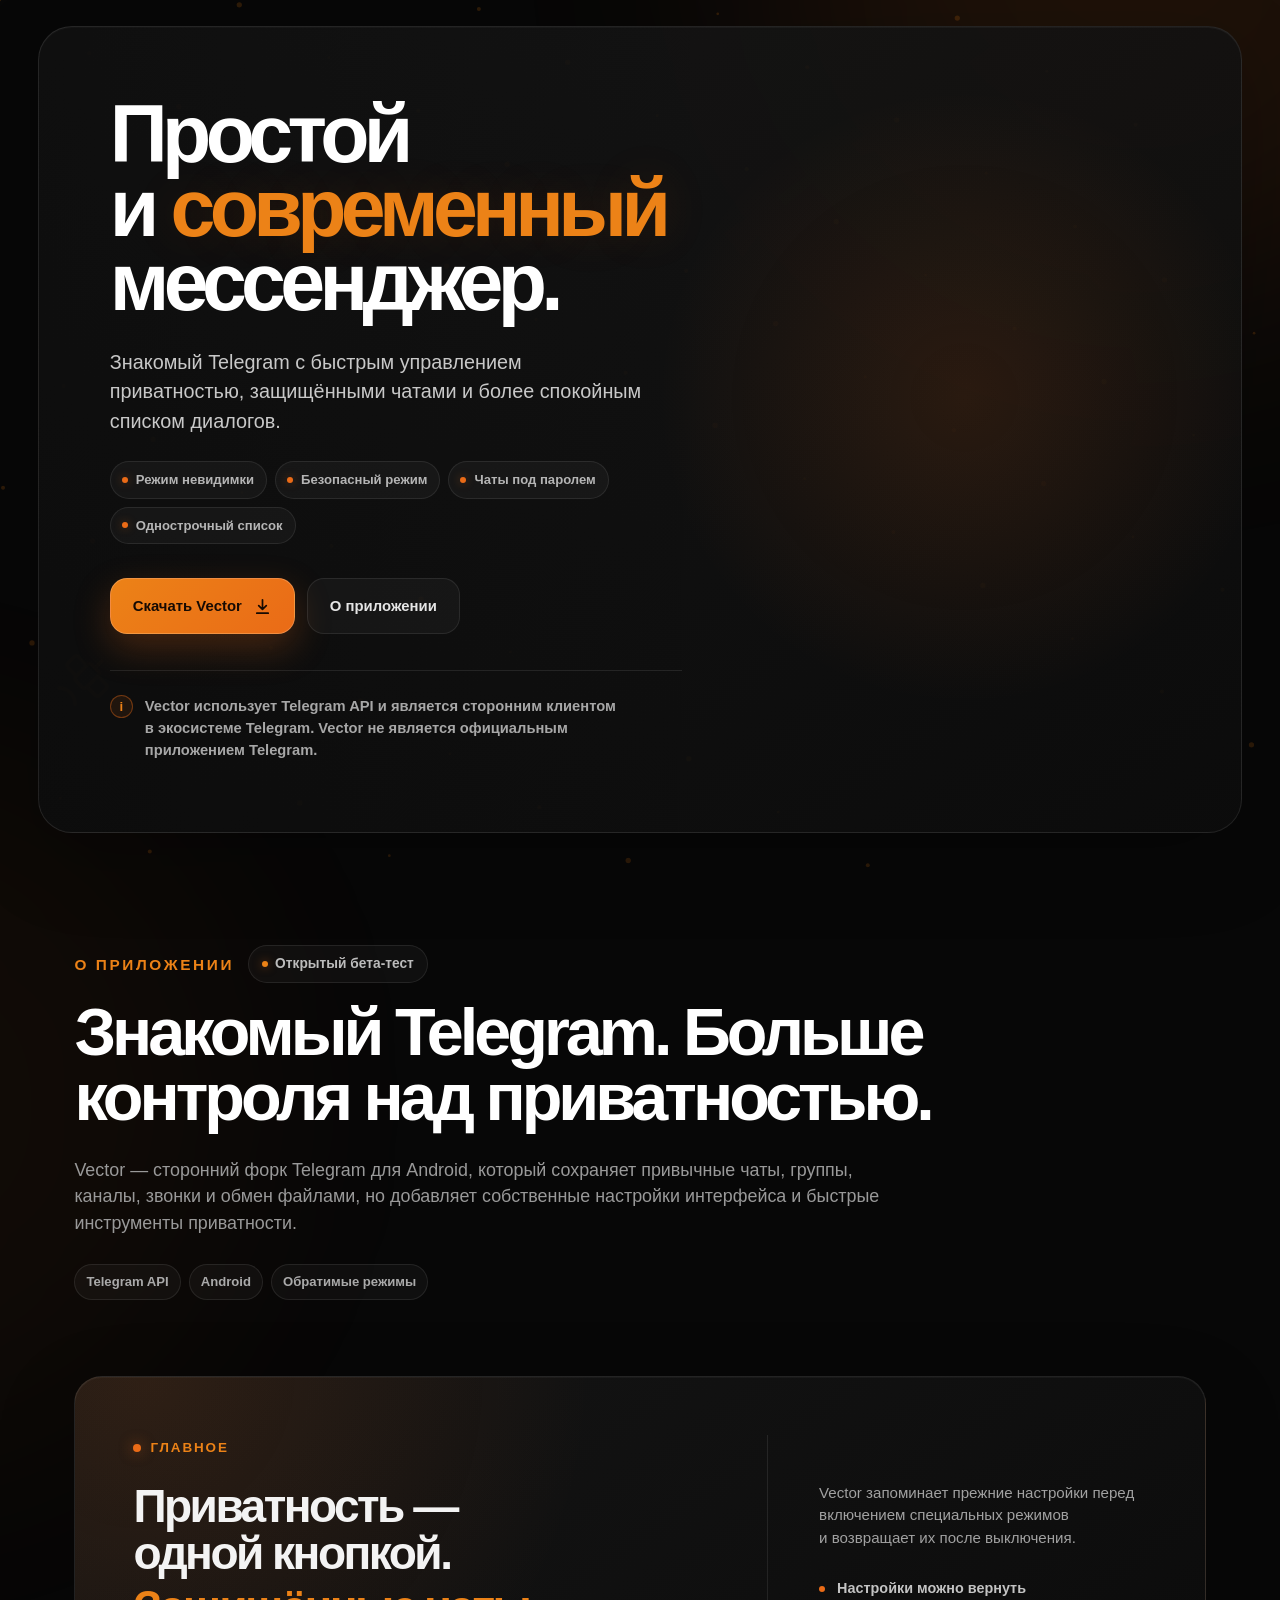
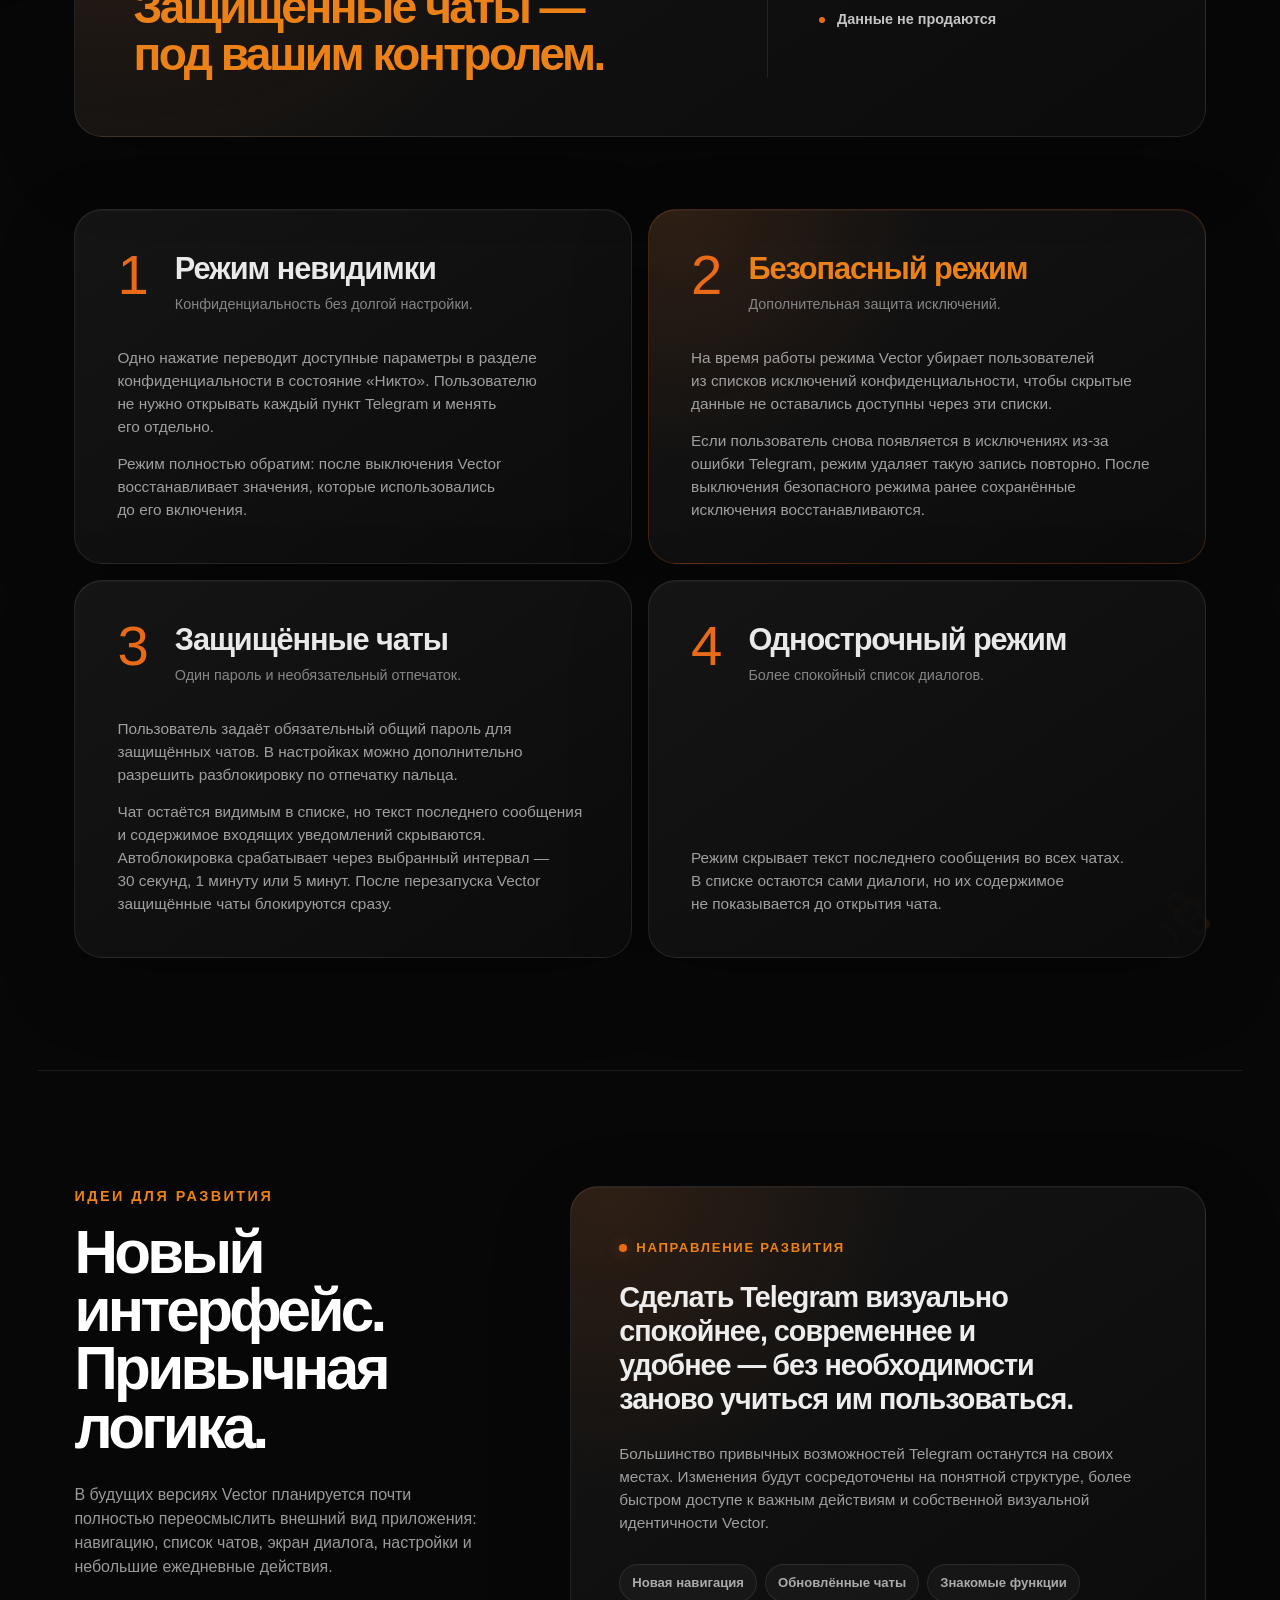
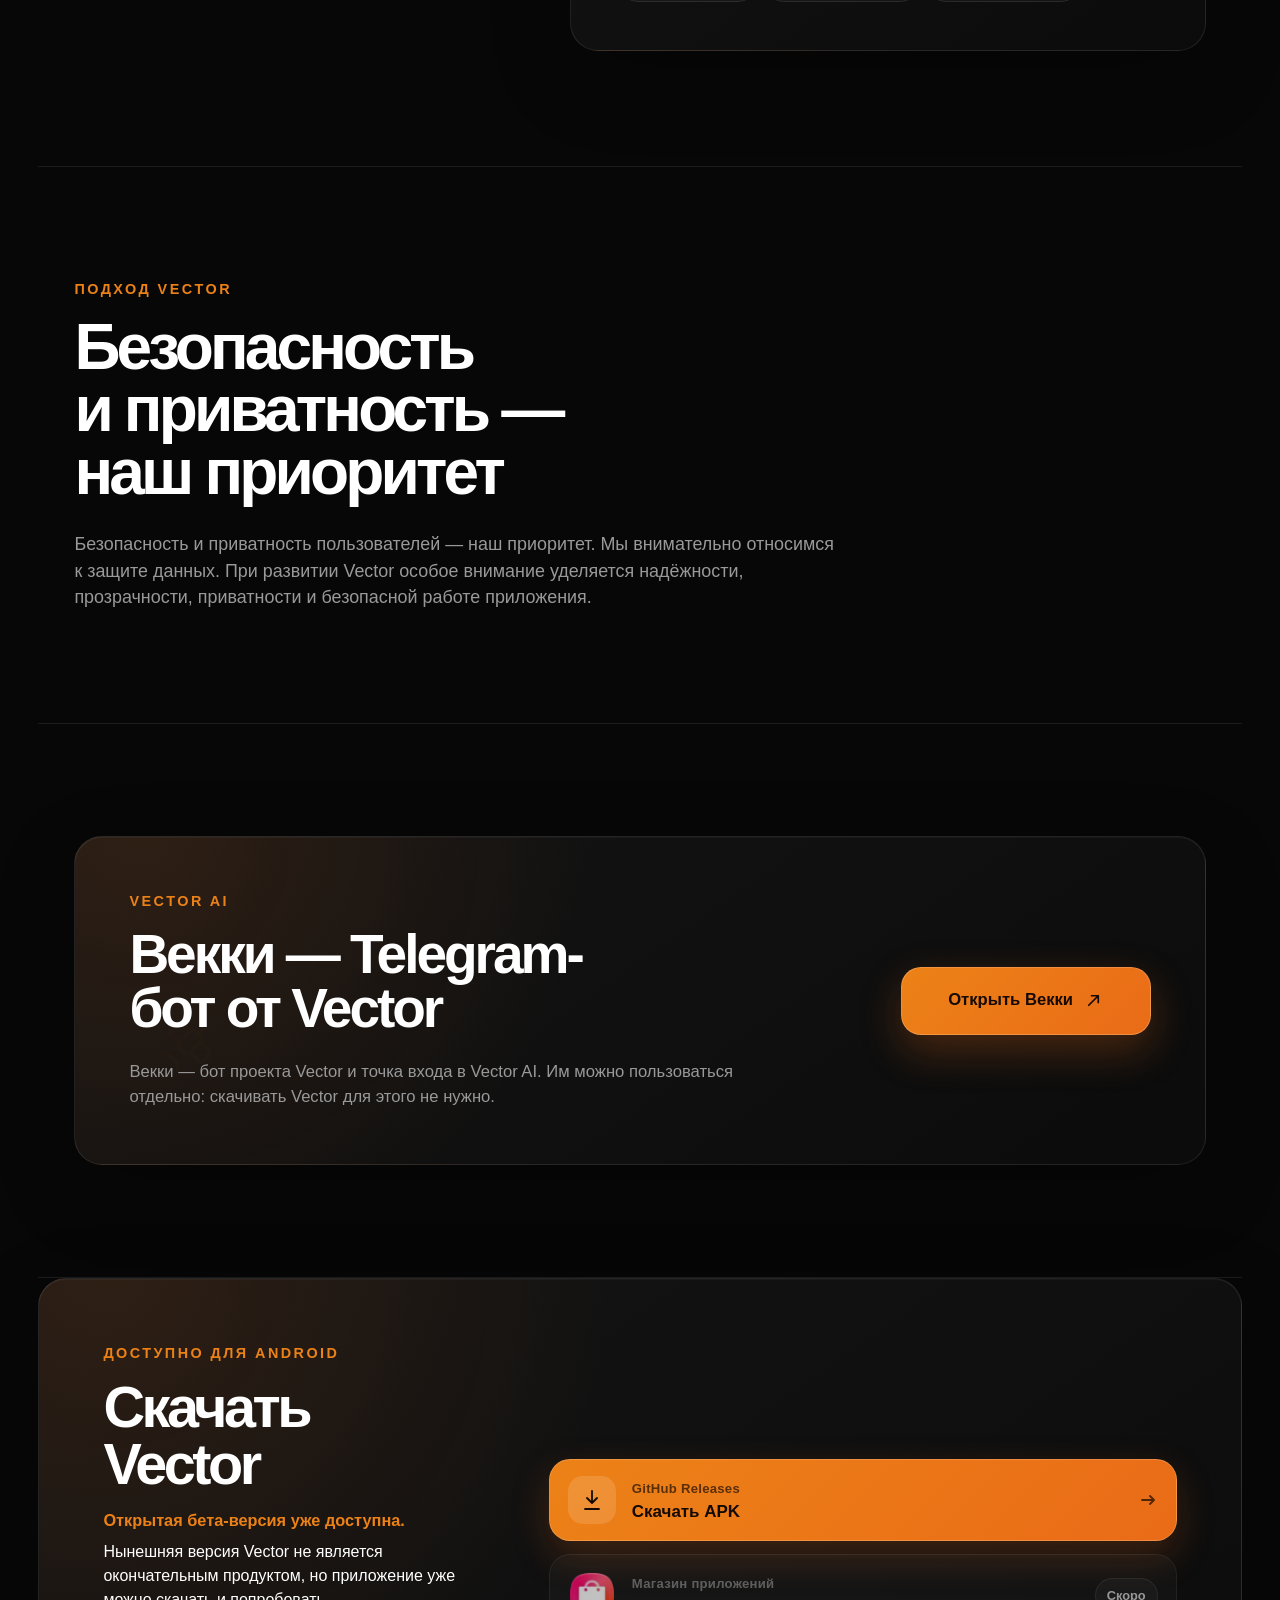
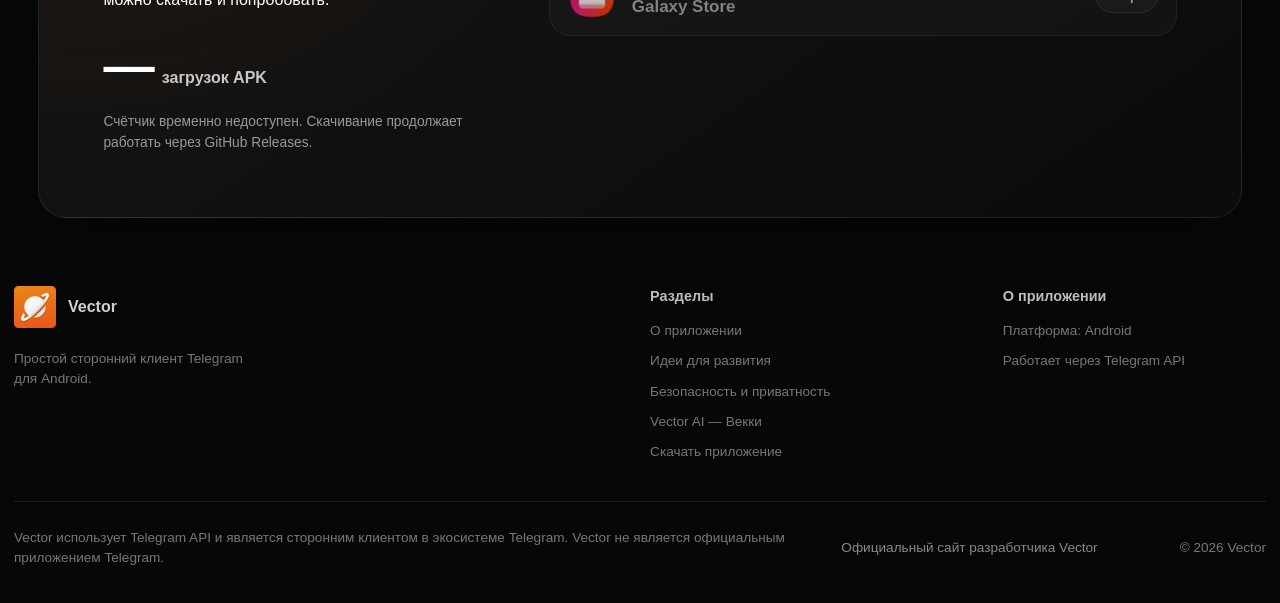
==== index.html @ f70b2964 "Публикация сайта Vector" ====
<!doctype html>
<html lang="ru">
  <head>
    <meta charset="UTF-8" />
    <meta name="viewport" content="width=device-width, initial-scale=1" />
    <meta name="theme-color" content="#070707" />
    <meta name="color-scheme" content="dark" />
    <meta name="referrer" content="no-referrer" />
    <meta http-equiv="Content-Security-Policy" content="default-src 'self'; base-uri 'none'; object-src 'none'; frame-src 'none'; form-action 'none'; connect-src https://api.github.com; img-src 'self' data:; media-src 'none'; style-src 'self'; script-src 'self'; font-src 'self'; worker-src 'none'" />
    <title>Vector — простой и современный мессенджер</title>
    <meta name="description" content="Vector — сторонний Android-клиент Telegram. Открытая бета-версия уже доступна для скачивания." />
    <meta property="og:type" content="website" />
    <meta property="og:locale" content="ru_RU" />
    <meta property="og:site_name" content="Vector" />
    <meta property="og:title" content="Vector — простой и современный мессенджер" />
    <meta property="og:description" content="Удобное общение, знакомый интерфейс и внимание к безопасности." />
    <meta property="og:image" content="assets/vector-logo-512.png" />
    <meta property="og:image:alt" content="Логотип Vector" />
    <link rel="icon" type="image/png" sizes="32x32" href="assets/favicon-32.png" />
    <link rel="icon" type="image/png" sizes="192x192" href="assets/favicon-192.png" />
    <link rel="apple-touch-icon" sizes="180x180" href="assets/apple-touch-icon.png" />
    <link rel="stylesheet" href="style.css" />
  </head>
  <body>
    <a class="skip-link" href="#content">Перейти к содержимому</a>
    <div class="ambient ambient--one" aria-hidden="true"></div>
    <div class="ambient ambient--two" aria-hidden="true"></div>
    <canvas id="interactive-background" class="fx-canvas" aria-hidden="true"></canvas>
    <img class="space-satellite space-satellite--one" src="assets/satellite.svg" width="68" height="68" alt="" aria-hidden="true" draggable="false" />
    <img class="space-satellite space-satellite--two" src="assets/satellite.svg" width="54" height="54" alt="" aria-hidden="true" draggable="false" />
    <img class="space-satellite space-satellite--three" src="assets/satellite.svg" width="76" height="76" alt="" aria-hidden="true" draggable="false" />

    <main id="content">
      <section class="hero" aria-labelledby="hero-title">
        <div class="hero-grid">
          <div class="hero-copy">
            <h1 id="hero-title">Простой и&nbsp;<span>современный</span> мессенджер.</h1>
            <p class="hero-lead">Знакомый Telegram с&nbsp;быстрым управлением приватностью, защищёнными чатами и&nbsp;более спокойным списком диалогов.</p>
            <div class="hero-features" aria-label="Главные возможности Vector">
              <span>Режим невидимки</span>
              <span>Безопасный режим</span>
              <span>Чаты под паролем</span>
              <span>Однострочный список</span>
            </div>
            <div class="hero-actions">
              <a class="button button--primary" href="#download">
                Скачать Vector
                <svg viewBox="0 0 20 20" width="19" height="19" aria-hidden="true"><path d="M10 3v10m0 0 4-4m-4 4-4-4M4 17h12" /></svg>
              </a>
              <a class="button button--quiet" href="#about">О приложении</a>
            </div>
            <p id="telegram-api" class="api-notice">
              <span class="api-notice__mark" aria-hidden="true">i</span>
              <span>Vector использует Telegram API и&nbsp;является сторонним клиентом в&nbsp;экосистеме Telegram. Vector не&nbsp;является официальным приложением Telegram.</span>
            </p>
          </div>

          <div class="hero-visual" aria-hidden="true">
            <div class="logo-stage">
              <img src="assets/vector-saturn.webp" width="720" height="480" alt="" draggable="false" decoding="async" />
            </div>
          </div>
        </div>
      </section>

      <section id="about" class="about-section" aria-labelledby="about-title">
        <div class="about-intro">
          <div class="about-meta">
            <p class="section-kicker">О приложении</p>
            <span class="development-status"><span aria-hidden="true"></span>Открытый бета-тест</span>
          </div>
          <h2 id="about-title">Знакомый Telegram. Больше контроля над приватностью.</h2>
          <p class="about-lead">Vector — сторонний форк Telegram для Android, который сохраняет привычные чаты, группы, каналы, звонки и&nbsp;обмен файлами, но&nbsp;добавляет собственные настройки интерфейса и&nbsp;быстрые инструменты приватности.</p>
          <div class="about-facts" aria-label="Краткая информация о Vector">
            <span>Telegram API</span>
            <span>Android</span>
            <span>Обратимые режимы</span>
          </div>
        </div>

        <div class="about-highlight">
          <div class="about-highlight__main">
            <p class="about-highlight__label"><span aria-hidden="true"></span>Главное</p>
            <strong>Приватность — одной кнопкой.<span>Защищённые чаты — под вашим контролем.</span></strong>
          </div>
          <div class="about-highlight__aside">
            <p>Vector запоминает прежние настройки перед включением специальных режимов и&nbsp;возвращает их после выключения.</p>
            <div class="about-highlight__notes" aria-label="Основные принципы Vector">
              <span>Настройки можно вернуть</span>
              <span>Данные не&nbsp;продаются</span>
            </div>
          </div>
        </div>

        <div class="feature-details" aria-label="Особенности Vector">
          <article class="feature-detail">
            <div class="feature-detail__heading">
              <span>1</span>
              <div><h3>Режим невидимки</h3><p>Конфиденциальность без долгой настройки.</p></div>
            </div>
            <div class="feature-detail__text">
              <p>Одно нажатие переводит доступные параметры в&nbsp;разделе конфиденциальности в&nbsp;состояние «Никто». Пользователю не&nbsp;нужно открывать каждый пункт Telegram и&nbsp;менять его отдельно.</p>
              <p>Режим полностью обратим: после выключения Vector восстанавливает значения, которые использовались до&nbsp;его включения.</p>
            </div>
          </article>

          <article class="feature-detail feature-detail--accent">
            <div class="feature-detail__heading">
              <span>2</span>
              <div><h3>Безопасный режим</h3><p>Дополнительная защита исключений.</p></div>
            </div>
            <div class="feature-detail__text">
              <p>На время работы режима Vector убирает пользователей из&nbsp;списков исключений конфиденциальности, чтобы скрытые данные не&nbsp;оставались доступны через эти списки.</p>
              <p>Если пользователь снова появляется в&nbsp;исключениях из-за ошибки Telegram, режим удаляет такую запись повторно. После выключения безопасного режима ранее сохранённые исключения восстанавливаются.</p>
            </div>
          </article>

          <article class="feature-detail">
            <div class="feature-detail__heading">
              <span>3</span>
              <div><h3>Защищённые чаты</h3><p>Один пароль и&nbsp;необязательный отпечаток.</p></div>
            </div>
            <div class="feature-detail__text">
              <p>Пользователь задаёт обязательный общий пароль для защищённых чатов. В&nbsp;настройках можно дополнительно разрешить разблокировку по&nbsp;отпечатку пальца.</p>
              <p>Чат остаётся видимым в&nbsp;списке, но&nbsp;текст последнего сообщения и&nbsp;содержимое входящих уведомлений скрываются. Автоблокировка срабатывает через выбранный интервал — 30&nbsp;секунд, 1&nbsp;минуту или 5&nbsp;минут. После перезапуска Vector защищённые чаты блокируются сразу.</p>
            </div>
          </article>

          <article class="feature-detail">
            <div class="feature-detail__heading">
              <span>4</span>
              <div><h3>Однострочный режим</h3><p>Более спокойный список диалогов.</p></div>
            </div>
            <div class="feature-detail__text">
              <p>Режим скрывает текст последнего сообщения во&nbsp;всех чатах. В&nbsp;списке остаются сами диалоги, но&nbsp;их содержимое не&nbsp;показывается до&nbsp;открытия чата.</p>
            </div>
          </article>
        </div>
      </section>

      <section id="future" class="future-section" aria-labelledby="future-title">
        <div class="future-intro">
          <p class="section-kicker">Идеи для развития</p>
          <h2 id="future-title">Новый интерфейс.<br />Привычная логика.</h2>
          <p>В будущих версиях Vector планируется почти полностью переосмыслить внешний вид приложения: навигацию, список чатов, экран диалога, настройки и небольшие ежедневные действия.</p>
        </div>
        <div class="future-card">
          <p class="future-card__label">Направление развития</p>
          <strong>Сделать Telegram визуально спокойнее, современнее и удобнее — без необходимости заново учиться им пользоваться.</strong>
          <p>Большинство привычных возможностей Telegram останутся на своих местах. Изменения будут сосредоточены на понятной структуре, более быстром доступе к важным действиям и собственной визуальной идентичности Vector.</p>
          <div class="future-tags" aria-label="Основные идеи развития">
            <span>Новая навигация</span>
            <span>Обновлённые чаты</span>
            <span>Знакомые функции</span>
          </div>
        </div>
      </section>

      <section id="security" class="security-section" aria-labelledby="security-title">
        <div class="security-copy">
          <p class="section-kicker">Подход Vector</p>
          <h2 id="security-title">Безопасность и&nbsp;приватность — наш приоритет</h2>
          <p>Безопасность и&nbsp;приватность пользователей — наш приоритет. Мы внимательно относимся к&nbsp;защите данных. При развитии Vector особое внимание уделяется надёжности, прозрачности, приватности и&nbsp;безопасной работе приложения.</p>
        </div>
      </section>

      <section id="vekki" class="vekki-section" aria-labelledby="vekki-title">
        <div class="vekki-card">
          <div class="vekki-copy">
            <p class="section-kicker">Vector AI</p>
            <h2 id="vekki-title">Векки — Telegram-бот от&nbsp;Vector</h2>
            <p>Векки — бот проекта Vector и&nbsp;точка входа в&nbsp;Vector AI. Им&nbsp;можно пользоваться отдельно: скачивать Vector для этого не&nbsp;нужно.</p>
          </div>
          <div class="vekki-action">
            <a id="vekki-bot-link" class="button button--primary vekki-link">
              Открыть Векки
              <svg viewBox="0 0 20 20" width="19" height="19" aria-hidden="true"><path d="M5 15 15 5m-7 0h7v7" /></svg>
              <span class="vekki-link__status">Ссылка скоро</span>
            </a>
          </div>
        </div>
      </section>

      <section id="download" class="download-section glass" aria-labelledby="download-title">
        <div class="download-intro">
          <p class="section-kicker">Доступно для Android</p>
          <h2 id="download-title">Скачать Vector</h2>
          <p class="download-beta"><strong>Открытая бета-версия уже доступна.</strong> Нынешняя версия Vector не&nbsp;является окончательным продуктом, но&nbsp;приложение уже можно скачать и&nbsp;попробовать.</p>
          <div class="download-counter" aria-live="polite" aria-atomic="true">
            <span id="download-count-value">—</span>
            <span id="download-count-label">загрузок APK</span>
          </div>
          <p id="download-count-note" class="download-count-note">Счётчик обновляется по данным GitHub Releases.</p>
        </div>
        <div class="download-list">
          <a id="apk-download" class="store-button store-button--primary" aria-disabled="true">
            <span class="store-button__icon"><svg viewBox="0 0 24 24" width="24" height="24" aria-hidden="true"><path d="M12 3v12m0 0 5-5m-5 5-5-5M5 21h14" /></svg></span>
            <span class="store-button__copy"><small id="apk-source-label">GitHub Releases</small><strong id="apk-button-label">Подготовка загрузки…</strong></span>
            <svg class="store-button__arrow" viewBox="0 0 20 20" width="20" height="20" aria-hidden="true"><path d="M4 10h12m-4-4 4 4-4 4" /></svg>
          </a>
          <a id="samsung-download" class="store-button store-button--secondary">
            <span class="store-button__icon store-button__icon--logo"><img src="assets/galaxy-store-logo.webp" width="30" height="30" alt="" /></span>
            <span class="store-button__copy"><small>Магазин приложений</small><strong>Galaxy Store</strong></span>
            <span class="status-pill">Скоро</span>
            <svg class="store-button__arrow" viewBox="0 0 20 20" width="20" height="20" aria-hidden="true"><path d="M4 10h12m-4-4 4 4-4 4" /></svg>
          </a>
        </div>
      </section>
    </main>

    <footer class="footer">
      <div class="footer-main">
        <div class="footer-about">
          <div class="footer-brand"><img src="assets/vector-logo.webp" width="42" height="42" alt="" /><strong>Vector</strong></div>
          <p>Простой сторонний клиент Telegram для Android.</p>
        </div>
        <nav class="footer-column" aria-label="Разделы сайта">
          <strong>Разделы</strong>
          <a href="#about">О приложении</a>
          <a href="#future">Идеи для развития</a>
          <a href="#security">Безопасность и&nbsp;приватность</a>
          <a href="#vekki">Vector AI — Векки</a>
          <a href="#download">Скачать приложение</a>
        </nav>
        <div class="footer-column">
          <strong>О приложении</strong>
          <span>Платформа: Android</span>
          <span>Работает через Telegram API</span>
        </div>
      </div>
      <div class="footer-bottom">
        <p>Vector использует Telegram API и&nbsp;является сторонним клиентом в&nbsp;экосистеме Telegram. Vector не&nbsp;является официальным приложением Telegram.</p>
        <div class="footer-end">
          <p class="official-mark">Официальный сайт разработчика Vector</p>
          <a class="discord-link" href="https://discord.gg/5ujc6SAKsj" target="_blank" rel="noopener noreferrer" referrerpolicy="no-referrer" aria-label="Открыть Discord-сервер Vector">
            <img src="assets/discord-logo.png" width="30" height="22" alt="" loading="lazy" decoding="async" draggable="false" />
          </a>
          <p>© 2026 Vector</p>
        </div>
      </div>
    </footer>
    <noscript><p class="noscript">Для настройки кнопок скачивания требуется JavaScript.</p></noscript>
    <script src="config.js"></script>
    <script src="script.js" defer></script>
  </body>
</html>
---- style.css ----
:root {
  --bg: #070707;
  --surface: rgba(21, 21, 21, 0.74);
  --text: #fff;
  --muted: #999;
  --muted-light: #c8c8c8;
  --brand: #ea6b17;
  --brand-light: #ec8217;
  --brand-soft: rgba(234, 107, 23, 0.12);
  --border: rgba(255, 255, 255, 0.1);
  --border-soft: rgba(255, 255, 255, 0.085);
  --card-bg: linear-gradient(145deg, rgba(23, 23, 23, 0.9), rgba(13, 13, 13, 0.88));
  --card-accent-bg: radial-gradient(circle at 6% 0, rgba(234, 107, 23, 0.12), transparent 40%), var(--card-bg);
  --chip-bg: rgba(255, 255, 255, 0.035);
  --card-shadow: 0 26px 80px rgba(0, 0, 0, 0.24), inset 0 1px 0 rgba(255, 255, 255, 0.04);
  --radius-xl: 34px;
  --radius-card: 28px;
  --content: 1280px;
  color-scheme: dark;
}

*, *::before, *::after { box-sizing: border-box; }

html {
  min-width: 320px;
  scroll-behavior: smooth;
  scroll-padding-top: 24px;
}

body {
  position: relative;
  min-width: 320px;
  min-height: 100vh;
  margin: 0;
  overflow-x: hidden;
  background: var(--bg);
  color: var(--text);
  font-family: Inter, ui-sans-serif, -apple-system, BlinkMacSystemFont, "Segoe UI", Roboto, Helvetica, Arial, sans-serif;
  line-height: 1.5;
  -webkit-font-smoothing: antialiased;
  -webkit-touch-callout: none;
  -webkit-user-select: none;
  user-select: none;
}

a { color: inherit; -webkit-tap-highlight-color: transparent; }
img, svg, canvas {
  display: block;
  -webkit-user-drag: none;
  user-drag: none;
}

.hero-grid > *,
.about-highlight > *,
.future-section > *,
.vekki-card > *,
.download-section > *,
.footer-main > * { min-width: 0; }

.skip-link {
  position: fixed;
  z-index: 100;
  top: 12px;
  left: 12px;
  padding: 10px 14px;
  transform: translateY(-160%);
  border-radius: 12px;
  background: var(--brand);
  color: #130904;
  font-weight: 850;
  text-decoration: none;
}
.skip-link:focus { transform: translateY(0); }

.ambient {
  position: fixed;
  z-index: -2;
  width: min(58vw, 850px);
  aspect-ratio: 1;
  border-radius: 50%;
  background: rgba(234,107,23,.1);
  filter: blur(130px);
  pointer-events: none;
}
.ambient--one { top: -34vw; right: -18vw; }
.ambient--two { bottom: -45vw; left: -38vw; opacity: .46; }

.space-satellite {
  position: absolute;
  z-index: 0;
  width: clamp(44px, 5vw, 76px);
  height: auto;
  opacity: .11;
  pointer-events: none;
  will-change: transform;
}
.space-satellite--one { top: 12%; left: 4%; animation: satelliteDriftOne 13s ease-in-out infinite; }
.space-satellite--two { top: 46%; right: 5%; animation: satelliteDriftTwo 16s ease-in-out infinite; }
.space-satellite--three { top: 78%; left: 12%; animation: satelliteDriftThree 18s ease-in-out infinite; }

.glass {
  border: 1px solid var(--border-soft);
  background: var(--card-bg);
  box-shadow: var(--card-shadow);
  -webkit-backdrop-filter: blur(24px);
  backdrop-filter: blur(24px);
}

main {
  position: relative;
  z-index: 1;
  width: min(100%, calc(var(--content) + 84px));
  margin: 0 auto;
  padding: clamp(12px, 2vw, 28px) clamp(14px, 3vw, 42px) 0;
}

.hero {
  position: relative;
  min-height: min(770px, calc(100svh - 40px));
  overflow: hidden;
  border: 1px solid var(--border-soft);
  border-radius: var(--radius-xl);
  background: radial-gradient(circle at 77% 46%, rgba(234,107,23,.12), transparent 30%), var(--card-bg);
  box-shadow: var(--card-shadow);
  isolation: isolate;
  animation: enter 700ms cubic-bezier(.22,1,.36,1) both;
}
.hero::before {
  position: absolute;
  z-index: -1;
  inset: 0;
  background: linear-gradient(90deg, rgba(7,7,7,.42), transparent 58%);
  content: "";
  pointer-events: none;
}

.fx-canvas {
  position: fixed;
  z-index: 0;
  inset: 0;
  width: 100vw;
  height: 100vh;
  opacity: .76;
  pointer-events: none;
}

.hero-grid {
  display: grid;
  grid-template-columns: minmax(0,1.08fr) minmax(360px,.92fr);
  align-items: center;
  width: 100%;
  min-height: inherit;
  padding: clamp(38px, 5.5vw, 72px);
}
.hero-copy { position: relative; z-index: 2; max-width: 740px; }

.section-kicker {
  margin: 0;
  color: var(--brand-light);
  font-size: .9rem;
  font-weight: 850;
  letter-spacing: .17em;
  text-transform: uppercase;
}
h1, h2, p {
  overflow-wrap: normal;
  word-break: normal;
  hyphens: none;
  text-wrap: pretty;
}
h1 {
  max-width: 780px;
  margin: 0;
  font-size: clamp(3.2rem, 6.3vw, 6.9rem);
  font-weight: 690;
  line-height: .92;
  letter-spacing: -.07em;
  text-wrap: balance;
}
h1 span { color: var(--brand-light); text-shadow: 0 0 46px rgba(234,107,23,.13); }
.hero-lead {
  max-width: 560px;
  margin: 28px 0 0;
  color: var(--muted-light);
  font-size: clamp(1.03rem, 1.55vw, 1.3rem);
}
.hero-lead, .api-notice, .security-copy > p:last-child, .download-intro > p:last-child { text-wrap: pretty; }

.hero-features {
  display: flex;
  flex-wrap: wrap;
  gap: 8px;
  max-width: 620px;
  margin-top: 24px;
}
.hero-features span {
  position: relative;
  padding: 8px 12px 8px 25px;
  border: 1px solid var(--border-soft);
  border-radius: 999px;
  background: var(--chip-bg);
  color: #b5b5b5;
  font-size: .82rem;
  font-weight: 680;
  white-space: nowrap;
}
.hero-features span::before {
  position: absolute;
  top: 50%;
  left: 11px;
  width: 6px;
  height: 6px;
  transform: translateY(-50%);
  border-radius: 50%;
  background: var(--brand);
  box-shadow: 0 0 10px rgba(234,107,23,.4);
  content: "";
}

.hero-actions { display: flex; flex-wrap: wrap; gap: 12px; margin-top: 34px; }
.button {
  display: inline-flex;
  align-items: center;
  justify-content: center;
  gap: 11px;
  min-height: 56px;
  padding: 0 22px;
  border-radius: 17px;
  font-size: .93rem;
  font-weight: 780;
  text-decoration: none;
  transition: transform 170ms ease, border-color 170ms ease, background-color 170ms ease, box-shadow 170ms ease;
}
.button svg, .store-button svg {
  fill: none;
  stroke: currentColor;
  stroke-linecap: round;
  stroke-linejoin: round;
  stroke-width: 1.8;
}
.button--primary {
  border: 1px solid rgba(255,205,166,.3);
  background: linear-gradient(135deg, var(--brand-light), var(--brand));
  color: #160a03;
  box-shadow: 0 14px 36px rgba(234,107,23,.25);
}
.button--primary:hover { transform: translateY(-2px); box-shadow: 0 18px 46px rgba(234,107,23,.36); }
.button--quiet { border: 1px solid var(--border-soft); background: var(--chip-bg); color: #e5e5e5; }
.button--quiet:hover { transform: translateY(-2px); border-color: rgba(255,255,255,.16); background: rgba(255,255,255,.07); }

.api-notice {
  display: flex;
  align-items: flex-start;
  gap: 12px;
  max-width: 650px;
  margin: 36px 0 0;
  padding-top: 24px;
  border-top: 1px solid rgba(255,255,255,.09);
  color: #a7a7a7;
  font-size: .92rem;
  font-weight: 550;
}
.api-notice__mark {
  display: grid;
  flex: 0 0 auto;
  place-items: center;
  width: 23px;
  height: 23px;
  border: 1px solid rgba(234,107,23,.4);
  border-radius: 50%;
  background: rgba(234,107,23,.09);
  color: var(--brand-light);
  font-size: .82rem;
  font-weight: 850;
}

.hero-visual {
  position: relative;
  display: grid;
  min-width: 0;
  min-height: 460px;
  place-items: center end;
  transform: translateX(clamp(28px, 4.5vw, 76px));
}
.logo-stage {
  position: relative;
  z-index: 2;
  display: flex;
  width: 100%;
  justify-content: flex-end;
  animation: float 6s ease-in-out infinite;
}
.logo-stage img {
  width: min(100%, 560px);
  max-width: 100%;
  height: auto;
  pointer-events: none;
  filter: drop-shadow(0 24px 30px rgba(0,0,0,.3)) drop-shadow(0 0 30px rgba(234,107,23,.05));
}

.about-section, .future-section, .security-section, .vekki-section, .download-section { width: min(100%, var(--content)); margin-right: auto; margin-left: auto; }
.about-section {
  padding: clamp(72px,9vw,112px) clamp(8px,3vw,36px);
  border-bottom: 1px solid var(--border-soft);
}
.about-intro { max-width: 970px; }
.about-meta { display: flex; flex-wrap: wrap; align-items: center; gap: 14px; }
.about-meta .section-kicker { font-size: .96rem; }
.development-status {
  display: inline-flex;
  align-items: center;
  gap: 7px;
  padding: 8px 13px;
  border: 1px solid var(--border-soft);
  border-radius: 999px;
  background: var(--chip-bg);
  color: #bcbcbc;
  font-size: .86rem;
  font-weight: 760;
  white-space: nowrap;
}
.development-status span {
  width: 6px;
  height: 6px;
  border-radius: 50%;
  background: var(--brand-light);
  box-shadow: 0 0 10px rgba(234,107,23,.5);
}
.about-intro h2 {
  max-width: 940px;
  margin: 17px 0 0;
  font-size: clamp(2.55rem,5.2vw,5.45rem);
  line-height: .97;
  letter-spacing: -.06em;
  text-wrap: balance;
}
.about-lead {
  max-width: 820px;
  margin: 27px 0 0;
  color: var(--muted);
  font-size: clamp(.98rem,1.4vw,1.16rem);
}
.about-facts { display: flex; flex-wrap: wrap; gap: 8px; margin-top: 27px; }
.about-facts span {
  padding: 7px 11px;
  border: 1px solid var(--border-soft);
  border-radius: 999px;
  background: var(--chip-bg);
  color: #aaa;
  font-size: .82rem;
  font-weight: 650;
}
.about-highlight {
  position: relative;
  display: grid;
  grid-template-columns: minmax(0,1.2fr) minmax(300px,.8fr);
  gap: clamp(34px,5vw,72px);
  align-items: stretch;
  margin-top: clamp(50px,6vw,76px);
  padding: clamp(32px,4.6vw,58px);
  overflow: hidden;
  border: 1px solid var(--border-soft);
  border-radius: var(--radius-card);
  background: var(--card-accent-bg);
  box-shadow: var(--card-shadow);
}
.about-highlight__main { align-self: center; }
.about-highlight__label { display: inline-flex; align-items: center; gap: 9px; margin: 0; color: var(--brand-light); font-size: .84rem; font-weight: 820; letter-spacing: .14em; text-transform: uppercase; }
.about-highlight__label > span { width: 8px; height: 8px; border-radius: 50%; background: var(--brand); box-shadow: 0 0 14px rgba(234,107,23,.52); }
.about-highlight strong { display: block; max-width: 760px; margin-top: 24px; color: #f3f3f3; font-size: clamp(2rem,3.6vw,3.7rem); font-weight: 610; line-height: 1.02; letter-spacing: -.055em; text-wrap: balance; }
.about-highlight strong > span { display: block; margin-top: 7px; color: var(--brand-light); }
.about-highlight__aside { display: flex; flex-direction: column; justify-content: center; padding-left: clamp(28px,4vw,54px); border-left: 1px solid rgba(255,255,255,.085); }
.about-highlight__aside > p { margin: 0; color: #a1a1a1; font-size: clamp(.92rem,1.18vw,1.04rem); text-wrap: pretty; }
.about-highlight__notes { display: grid; gap: 10px; margin-top: 28px; }
.about-highlight__notes span { position: relative; padding-left: 18px; color: #c3c3c3; font-size: .9rem; font-weight: 680; }
.about-highlight__notes span::before { position: absolute; top: .55em; left: 0; width: 6px; height: 6px; border-radius: 50%; background: var(--brand); content: ""; }
.feature-details {
  display: grid;
  grid-template-columns: repeat(2,minmax(0,1fr));
  gap: 16px;
  margin-top: clamp(42px,6vw,72px);
}
.feature-detail {
  display: flex;
  flex-direction: column;
  min-height: 330px;
  padding: clamp(26px,3.5vw,42px);
  border: 1px solid var(--border-soft);
  border-radius: var(--radius-card);
  background: var(--card-bg);
  box-shadow: var(--card-shadow);
}
.feature-detail--accent { border-color: rgba(234,107,23,.24); background: var(--card-accent-bg); }
.feature-detail__heading { display: flex; align-items: flex-start; gap: 18px; }
.feature-detail__heading > span { flex: 0 0 auto; min-width: .7em; color: var(--brand); font-size: clamp(2.75rem,4.4vw,4.4rem); font-weight: 520; line-height: .8; letter-spacing: -.08em; }
.feature-detail__heading h3 { margin: 0; color: #e9e9e9; font-size: clamp(1.35rem,2.4vw,2rem); line-height: 1.08; letter-spacing: -.035em; }
.feature-detail--accent .feature-detail__heading h3 { color: var(--brand-light); }
.feature-detail__heading p { margin: 9px 0 0; color: #858585; font-size: .9rem; }
.feature-detail__text { display: grid; gap: 14px; align-content: start; margin-top: auto; padding-top: 30px; }
.feature-detail__text p { margin: 0; color: #9f9f9f; font-size: clamp(.95rem,1.2vw,1.04rem); text-wrap: pretty; }
.future-section {
  display: grid;
  grid-template-columns: minmax(260px,.78fr) minmax(420px,1.22fr);
  gap: clamp(38px,7vw,96px);
  align-items: start;
  padding: clamp(72px,9vw,116px) clamp(8px,3vw,36px);
  border-bottom: 1px solid var(--border-soft);
}
.future-intro h2 {
  margin: 16px 0 0;
  font-size: clamp(2.45rem,4.7vw,4.9rem);
  line-height: .97;
  letter-spacing: -.06em;
  text-wrap: balance;
}
.future-intro > p:last-child { max-width: 560px; margin: 26px 0 0; color: var(--muted); font-size: clamp(.96rem,1.25vw,1.1rem); text-wrap: pretty; }
.future-card {
  padding: clamp(28px,4vw,48px);
  border: 1px solid var(--border-soft);
  border-radius: var(--radius-card);
  background: var(--card-accent-bg);
  box-shadow: var(--card-shadow);
}
.future-card__label { display: inline-flex; align-items: center; gap: 9px; margin: 0; color: var(--brand-light); font-size: .82rem; font-weight: 820; letter-spacing: .13em; text-transform: uppercase; }
.future-card__label::before { width: 8px; height: 8px; border-radius: 50%; background: var(--brand); box-shadow: 0 0 14px rgba(234,107,23,.42); content: ""; }
.future-card strong { display: block; margin-top: 22px; color: #ededed; font-size: clamp(1.35rem,2.25vw,2.05rem); line-height: 1.18; letter-spacing: -.035em; text-wrap: balance; }
.future-card > p:not(.future-card__label) { max-width: 720px; margin: 25px 0 0; color: #9e9e9e; font-size: clamp(.96rem,1.15vw,1.04rem); text-wrap: pretty; }
.future-tags { display: flex; flex-wrap: wrap; gap: 8px; margin-top: 30px; }
.future-tags span { padding: 8px 12px; border: 1px solid var(--border-soft); border-radius: 999px; background: var(--chip-bg); color: #aaa; font-size: .82rem; font-weight: 680; }
.security-section {
  display: grid;
  grid-template-columns: minmax(0,1fr);
  align-items: start;
  padding: clamp(72px,9vw,112px) clamp(8px,3vw,36px);
  border-bottom: 1px solid var(--border-soft);
}
.security-copy { max-width: 820px; }
.security-copy h2, .download-intro h2 {
  margin: 15px 0 0;
  font-size: clamp(2.35rem,5vw,5.3rem);
  line-height: .98;
  letter-spacing: -.06em;
  text-wrap: balance;
}
.security-copy > p:last-child { max-width: 760px; margin: 27px 0 0; color: var(--muted); font-size: clamp(.98rem,1.4vw,1.16rem); }
.vekki-section { padding: clamp(72px,9vw,112px) clamp(8px,3vw,36px); border-bottom: 1px solid var(--border-soft); }
.vekki-card { display: grid; grid-template-columns: minmax(0,1fr) auto; gap: clamp(34px,6vw,82px); align-items: center; padding: clamp(30px,4.5vw,54px); border: 1px solid var(--border-soft); border-radius: var(--radius-card); background: var(--card-accent-bg); box-shadow: var(--card-shadow); }
.vekki-copy { max-width: 760px; }
.vekki-copy h2 { margin: 15px 0 0; font-size: clamp(2.2rem,4.3vw,4.5rem); font-weight: 650; line-height: .98; letter-spacing: -.055em; text-wrap: balance; }
.vekki-copy > p:last-child { max-width: 650px; margin: 24px 0 0; color: var(--muted); font-size: clamp(.98rem,1.3vw,1.12rem); }
.vekki-link {
  min-width: 250px;
  min-height: 68px;
  padding: 0 28px;
  border-radius: 20px;
  font-size: 1.04rem;
  white-space: nowrap;
  box-shadow: 0 16px 42px rgba(234,107,23,.27);
}
.vekki-link:hover { transform: translateY(-2px); box-shadow: 0 20px 50px rgba(234,107,23,.38); }
.vekki-link[aria-disabled="true"] { cursor: not-allowed; opacity: .64; }
.vekki-link__status { padding-left: 10px; border-left: 1px solid rgba(21,10,3,.22); color: rgba(21,10,3,.72); font-size: .88rem; font-weight: 760; }
.vekki-link.is-ready .vekki-link__status { display: none; }
.download-section {
  display: grid;
  grid-template-columns: minmax(260px,.74fr) minmax(380px,1.26fr);
  gap: clamp(34px,6vw,84px);
  padding: clamp(30px,5vw,64px);
  border-radius: var(--radius-card);
  background: var(--card-accent-bg);
  transition: none;
}
.download-intro h2 { font-size: clamp(2.5rem,4.5vw,4.8rem); }
.download-intro > p:last-child { margin: 21px 0 0; color: var(--muted); }
.download-beta { max-width: 520px; font-size: clamp(.98rem,1.25vw,1.08rem); }
.download-beta strong { display: block; margin-bottom: 7px; color: var(--brand-light); font-size: 1.02em; }
.download-counter {
  display: flex;
  align-items: baseline;
  gap: 10px;
  margin-top: 28px;
  color: var(--muted-light);
}
.download-counter > span:first-child {
  color: var(--text);
  font-size: clamp(2.1rem, 4vw, 3.5rem);
  font-weight: 680;
  line-height: 1;
  letter-spacing: -.055em;
}
.download-counter > span:last-child { font-size: 1rem; font-weight: 650; }
.download-count-note { margin: 9px 0 0; color: #777; font-size: .86rem; }
.download-list { display: grid; gap: 13px; align-content: center; }

.store-button {
  position: relative;
  display: flex;
  align-items: center;
  gap: 16px;
  min-height: 82px;
  padding: 14px 18px;
  border-radius: 21px;
  text-decoration: none;
  transition: transform 170ms ease, border-color 170ms ease, background-color 170ms ease, box-shadow 170ms ease;
}
.store-button__icon { display: grid; flex: 0 0 auto; place-items: center; width: 48px; height: 48px; border-radius: 15px; background: rgba(255,255,255,.13); }
.store-button__copy { display: grid; min-width: 0; margin-right: auto; overflow: hidden; }
.store-button__copy small { color: inherit; font-size: .82rem; font-weight: 630; letter-spacing: .02em; opacity: .68; }
.store-button__copy strong { margin-top: 3px; font-size: 1.06rem; line-height: 1.2; }
.store-button__copy small, .store-button__copy strong { white-space: nowrap; }
.store-button__icon--logo {
  overflow: visible;
  border: 0;
  background: transparent;
}
.store-button__icon--logo img {
  width: 44px;
  height: 44px;
  object-fit: contain;
  filter: none;
  opacity: 1;
}
.store-button__icon--logo img[src$=".webp"] { border-radius: 12px; }
.store-button--primary {
  border: 1px solid rgba(255,210,175,.28);
  background: linear-gradient(135deg, var(--brand-light), var(--brand));
  color: #150a03;
  box-shadow: 0 15px 38px rgba(234,107,23,.22);
  animation: buttonGlow 4s ease-in-out infinite;
}
.store-button--primary:hover { transform: translateY(-2px); box-shadow: 0 19px 48px rgba(234,107,23,.34); }
.store-button--secondary { border: 1px solid var(--border-soft); background: var(--chip-bg); color: #f1f1f1; }
.store-button--secondary:not([aria-disabled="true"]):hover { transform: translateY(-2px); border-color: rgba(234,107,23,.25); background: rgba(234,107,23,.07); }
.store-button[aria-disabled="true"] { cursor: not-allowed; color: #aaa; opacity: .74; animation: none; }
.store-button[aria-disabled="true"] .store-button__arrow { display: none; }
.store-button__arrow { flex: 0 0 auto; opacity: .72; }
.status-pill { flex: 0 0 auto; padding: 7px 11px; border: 1px solid rgba(255,255,255,.09); border-radius: 999px; background: rgba(255,255,255,.045); color: #c8c8c8; font-size: .8rem; font-weight: 760; }
.store-button.is-ready .status-pill { display: none; }

.footer {
  position: relative;
  z-index: 1;
  width: min(calc(100% - 28px), var(--content));
  margin: 0 auto;
  padding: 68px 0 34px;
  color: #777;
  font-size: .85rem;
}
.footer-main {
  display: grid;
  grid-template-columns: minmax(240px,1.35fr) repeat(2,minmax(170px,.65fr));
  gap: clamp(32px,7vw,92px);
  padding-bottom: 38px;
}
.footer-about { max-width: 300px; }
.footer-brand { display: inline-flex; align-items: center; gap: 12px; color: #d0d0d0; font-size: 1rem; }
.footer-brand img { border-radius: 0; }
.footer-about p { margin: 14px 0 0; color: #777; }
.footer-column { display: grid; align-content: start; justify-items: start; gap: 10px; }
.footer-column strong { margin-bottom: 3px; color: #bdbdbd; font-size: .9rem; }
.footer-column a, .footer-column span { color: #777; text-decoration: none; }
.footer-column a { border-radius: 5px; transition: color 160ms ease; }
.footer-column a:hover { color: #dedede; }
.footer-bottom {
  display: flex;
  align-items: flex-end;
  justify-content: space-between;
  gap: 32px;
  padding-top: 25px;
  border-top: 1px solid var(--border-soft);
}
.footer-bottom p { margin: 0; }
.footer-bottom p:first-child { max-width: 790px; }
.footer-bottom p:last-child { flex: 0 0 auto; white-space: nowrap; }
.footer-end { display: flex; flex: 0 0 auto; align-items: center; gap: 20px; }
.official-mark { color: #8a8a8a; }
.discord-link { display: inline-grid; flex: 0 0 auto; width: 42px; height: 42px; place-items: center; border-radius: 12px; color: #8a8a8a; text-decoration: none; transition: background-color 160ms ease, color 160ms ease; }
.discord-link img { width: 30px; height: 22px; object-fit: contain; opacity: .72; transition: opacity 160ms ease, filter 160ms ease; }
.discord-link:hover { background: rgba(255,255,255,.045); color: var(--brand-light); }
.discord-link:hover img { opacity: 1; filter: drop-shadow(0 0 8px rgba(234,107,23,.24)); }

.noscript { position: fixed; z-index: 50; right: 16px; bottom: 16px; left: 16px; margin: 0; padding: 12px; border: 1px solid rgba(234,107,23,.4); border-radius: 14px; background: #17100c; color: #fff; text-align: center; }
:focus-visible { outline: 3px solid rgba(236,130,23,.95); outline-offset: 4px; }

@keyframes enter { from { transform: translateY(14px); opacity: 0; } to { transform: translateY(0); opacity: 1; } }
@keyframes float { 0%,100% { transform: translateY(0); } 50% { transform: translateY(-12px); } }
@keyframes buttonGlow { 0%,100% { box-shadow: 0 15px 38px rgba(234,107,23,.2); } 50% { box-shadow: 0 18px 45px rgba(234,107,23,.32); } }
@keyframes satelliteDriftOne { 0%,100% { transform: translate3d(0,0,0) rotate(-12deg); } 50% { transform: translate3d(24px,-18px,0) rotate(2deg); } }
@keyframes satelliteDriftTwo { 0%,100% { transform: translate3d(0,0,0) rotate(14deg); } 50% { transform: translate3d(-28px,20px,0) rotate(0deg); } }
@keyframes satelliteDriftThree { 0%,100% { transform: translate3d(0,0,0) rotate(-4deg); } 50% { transform: translate3d(20px,-24px,0) rotate(10deg); } }

@media (max-width: 1020px) {
  .hero-grid { grid-template-columns: minmax(0,1fr) minmax(300px,.72fr); padding: clamp(36px,5vw,62px); }
  .hero-visual { min-height: 400px; transform: translateX(clamp(12px,2.5vw,34px)); }
  .download-section { grid-template-columns: 1fr 1.2fr; }
}

@media (max-width: 820px) {
  .hero { min-height: auto; }
  .hero-grid { grid-template-columns: 1fr; min-height: auto; }
  .hero-copy { max-width: 700px; }
  .hero-visual { min-height: 350px; margin-top: 14px; place-items: center; transform: none; }
  .logo-stage img { width: min(620px, 82vw); }
  .about-highlight { grid-template-columns: 1fr; }
  .about-highlight__aside { padding: 28px 0 0; border-top: 1px solid rgba(255,255,255,.085); border-left: 0; }
  .feature-details { grid-template-columns: 1fr; }
  .feature-detail { min-height: 0; }
  .future-section { grid-template-columns: 1fr; }
  .vekki-card { grid-template-columns: 1fr; }
  .vekki-action { width: min(100%, 360px); justify-self: start; }
  .vekki-link { width: 100%; }
  .download-section { grid-template-columns: 1fr; }
}

@media (max-width: 580px) {
  html { scroll-padding-top: 14px; }
  main { padding: 10px 10px 0; }
  .hero { border-radius: 26px; }
  .download-section { border-radius: 24px; }
  .hero-grid { padding: 28px 20px 34px; }
  h1 { font-size: clamp(2.65rem,13vw,4.45rem); line-height: .93; }
  .hero-lead { margin-top: 22px; font-size: 1rem; }
  .hero-features { display: grid; grid-template-columns: repeat(2,minmax(0,1fr)); }
  .hero-features span { white-space: normal; }
  .hero-actions { display: grid; grid-template-columns: 1fr; margin-top: 28px; }
  .button { min-height: 54px; }
  .api-notice { margin-top: 30px; padding-top: 20px; font-size: .86rem; }
  .hero-visual { min-height: 250px; margin-top: 8px; }
  .logo-stage img { width: min(520px, 100%); }
  .about-section { padding: 64px 12px; }
  .about-intro h2 { font-size: clamp(2.35rem,11vw,3.75rem); }
  .about-highlight { gap: 28px; margin-top: 44px; padding: 28px 22px; border-radius: 24px; }
  .about-highlight strong { margin-top: 20px; font-size: clamp(1.8rem,9vw,2.65rem); }
  .about-highlight__aside { padding-top: 24px; }
  .feature-details { margin-top: 42px; }
  .feature-detail { padding: 26px 20px; border-radius: 24px; }
  .feature-detail__heading { gap: 13px; }
  .feature-detail__heading > span { font-size: 2.65rem; }
  .future-section { gap: 34px; padding: 64px 12px; }
  .future-intro h2 { font-size: clamp(2.35rem,11vw,3.75rem); }
  .future-card { padding: 26px 20px; border-radius: 24px; }
  .security-section { padding: 64px 12px; }
  .security-copy h2 { font-size: clamp(2.2rem,11vw,3.5rem); }
  .vekki-section { padding: 64px 12px; }
  .vekki-card { gap: 28px; padding: 28px 22px; border-radius: 24px; }
  .vekki-copy h2 { font-size: clamp(2.1rem,10.5vw,3.4rem); }
  .vekki-link { width: 100%; min-width: 0; min-height: 64px; padding: 0 20px; font-size: 1rem; }
  .download-section { padding: 28px 18px 20px; }
  .download-intro h2 { font-size: 3rem; }
  .store-button { min-height: 76px; padding: 12px 14px; border-radius: 18px; }
  .store-button__icon { width: 44px; height: 44px; }
  .store-button__copy small { display: none; }
  .footer { padding: 52px 4px 26px; }
  .footer-main { grid-template-columns: 1fr 1fr; gap: 32px 22px; }
  .footer-about { grid-column: 1 / -1; }
  .footer-bottom { align-items: flex-start; flex-direction: column; gap: 18px; }
  .footer-end { width: 100%; flex-wrap: wrap; justify-content: flex-start; }
  .official-mark { width: 100%; }
}

@media (max-width: 390px) {
  .hero-features { grid-template-columns: 1fr; }
  .footer-main { grid-template-columns: 1fr; }
  .footer-about { grid-column: auto; }
  .store-button { gap: 12px; }
  .status-pill { padding: 7px 9px; font-size: .8rem; }
  .download-counter { flex-wrap: wrap; gap: 7px 9px; }
  .download-counter > span:last-child { font-size: .94rem; }
}

@media (max-width: 340px) {
  main { padding-right: 7px; padding-left: 7px; }
  .hero-grid { padding-right: 16px; padding-left: 16px; }
  h1 { font-size: 2.45rem; }
  .section-kicker { font-size: .82rem; letter-spacing: .12em; }
  .about-section, .future-section, .security-section, .vekki-section { padding-right: 9px; padding-left: 9px; }
  .download-section { padding-right: 14px; padding-left: 14px; }
  .download-intro h2 { font-size: 2.55rem; }
  .store-button { gap: 10px; padding-right: 12px; padding-left: 12px; }
  .store-button__icon { width: 40px; height: 40px; border-radius: 13px; }
  .store-button__copy strong { font-size: 1rem; }
}

@media (hover: none) {
  .button--primary:hover, .button--quiet:hover, .vekki-link:hover, .store-button--primary:hover, .store-button--secondary:not([aria-disabled="true"]):hover { transform: none; }
}

@media (prefers-reduced-motion: reduce) {
  html { scroll-behavior: auto; }
  *, *::before, *::after { animation-duration: .01ms !important; animation-iteration-count: 1 !important; scroll-behavior: auto !important; transition-duration: .01ms !important; }
  .fx-canvas { display: none; }
}
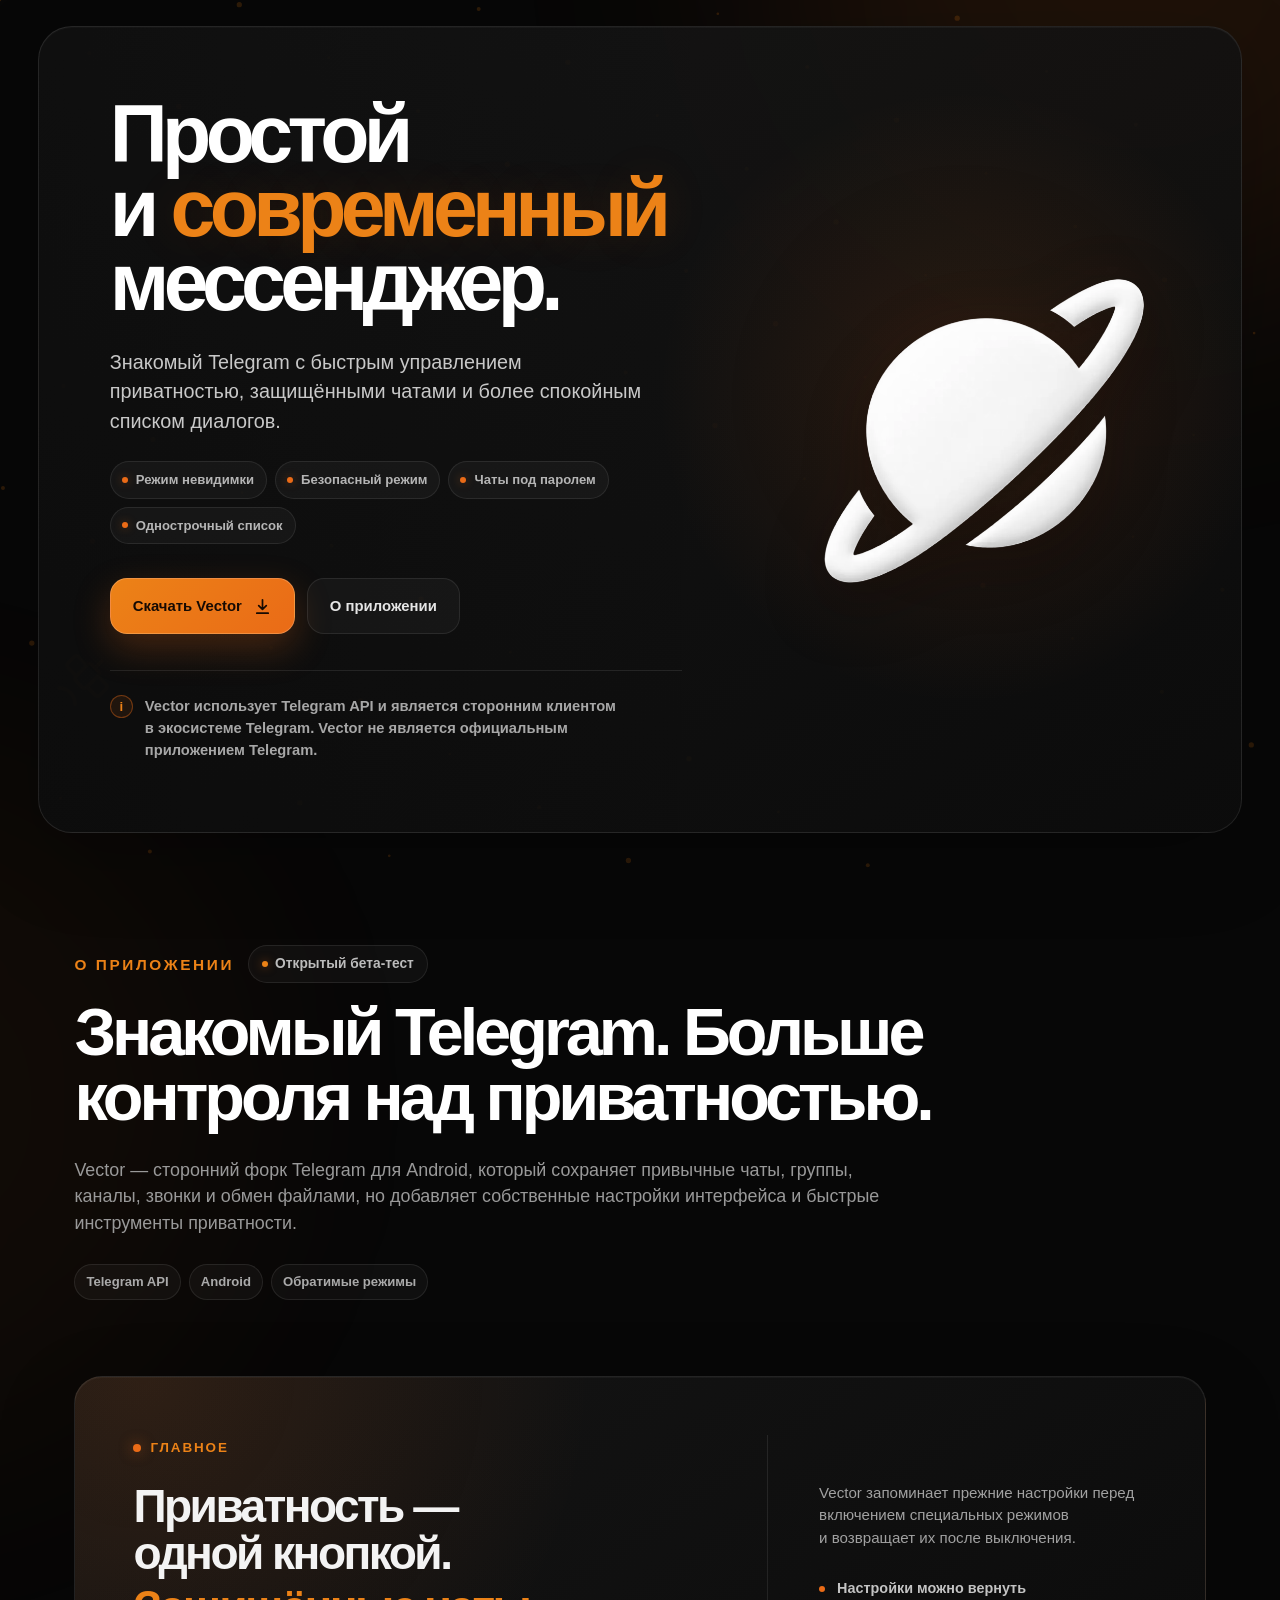
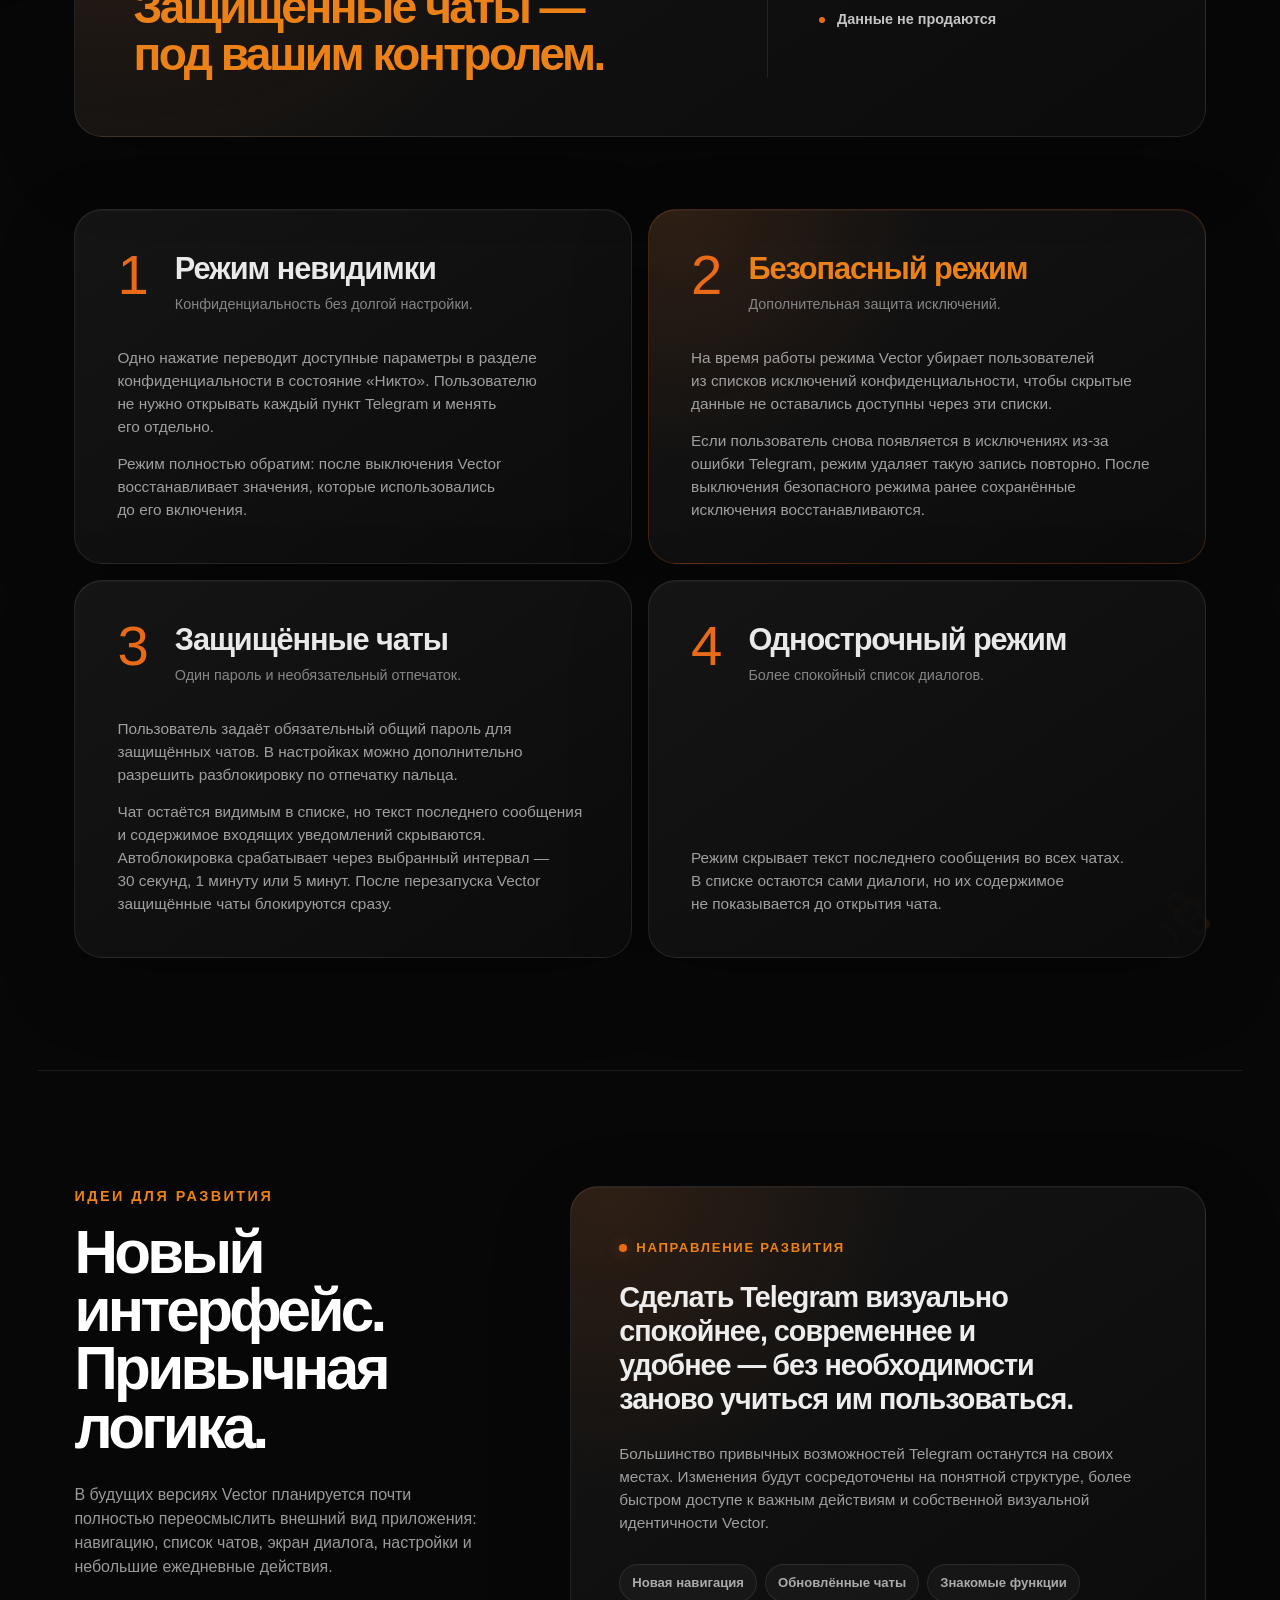
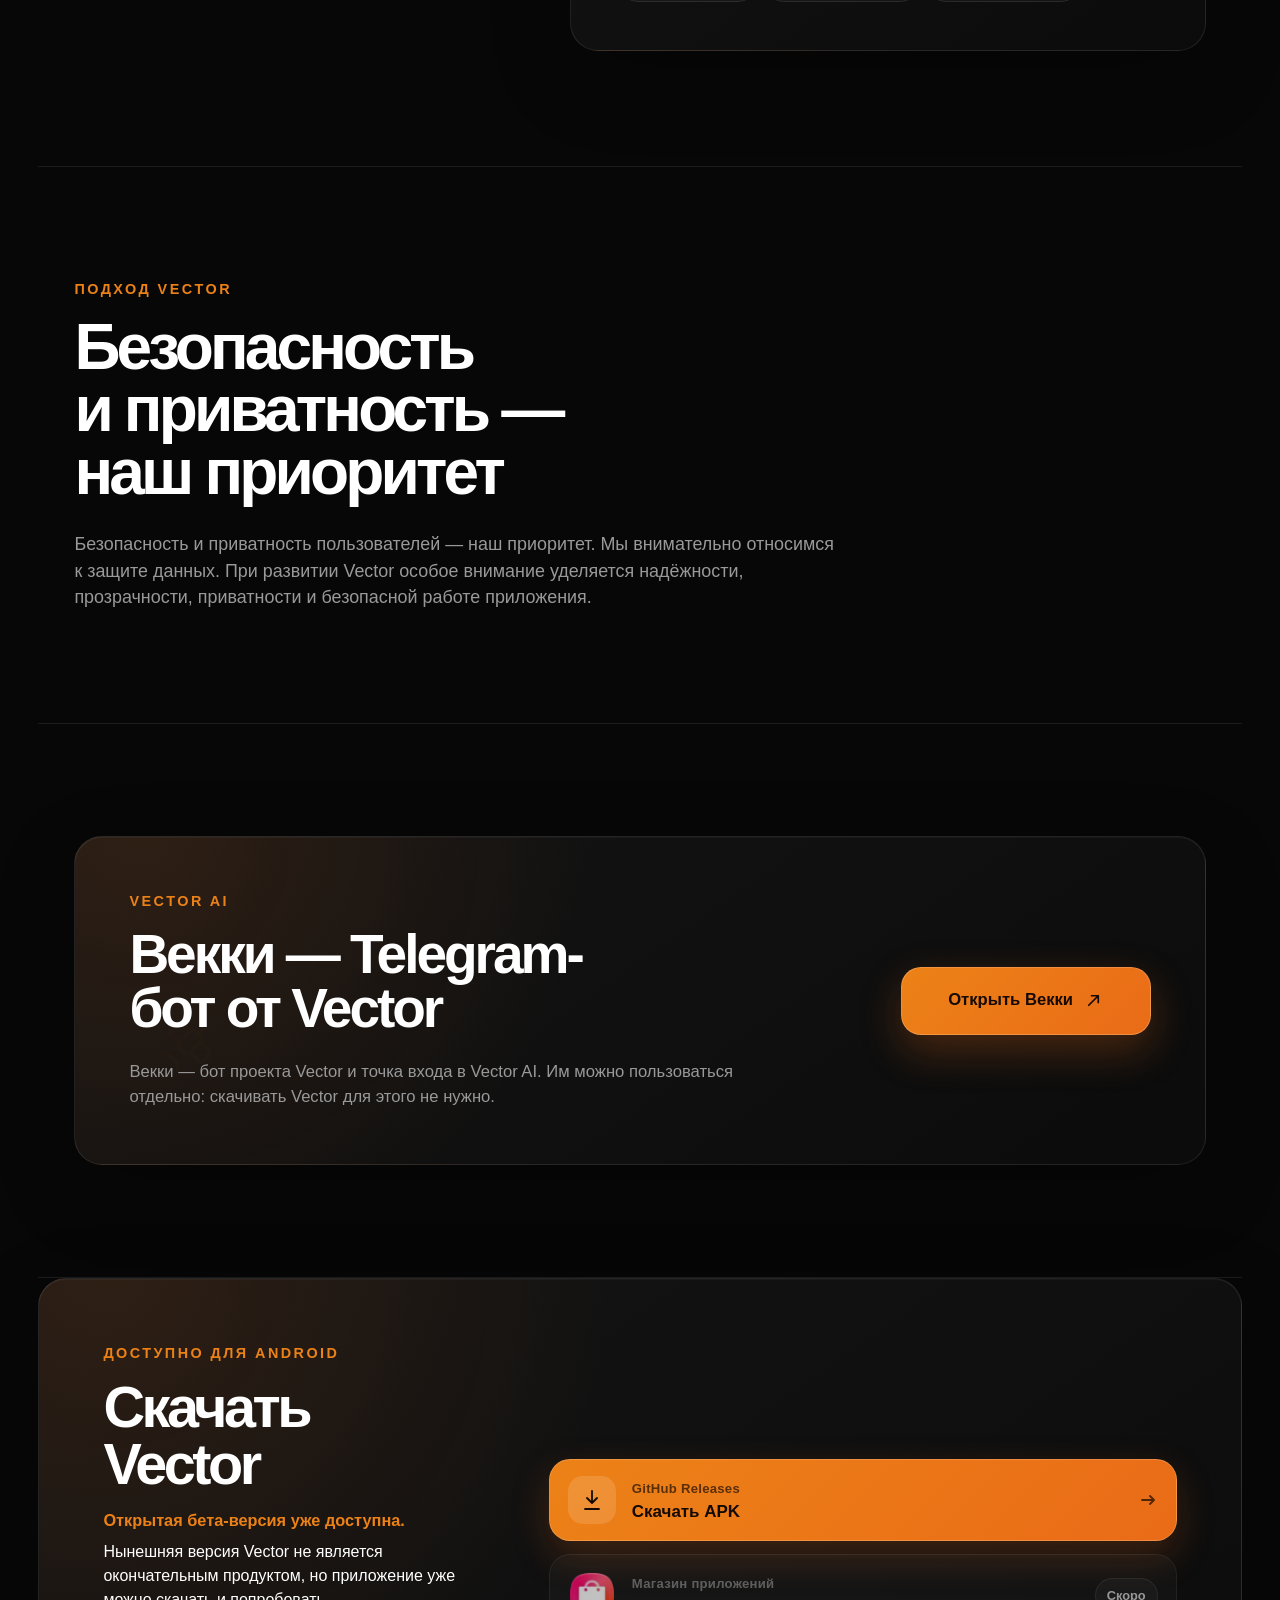
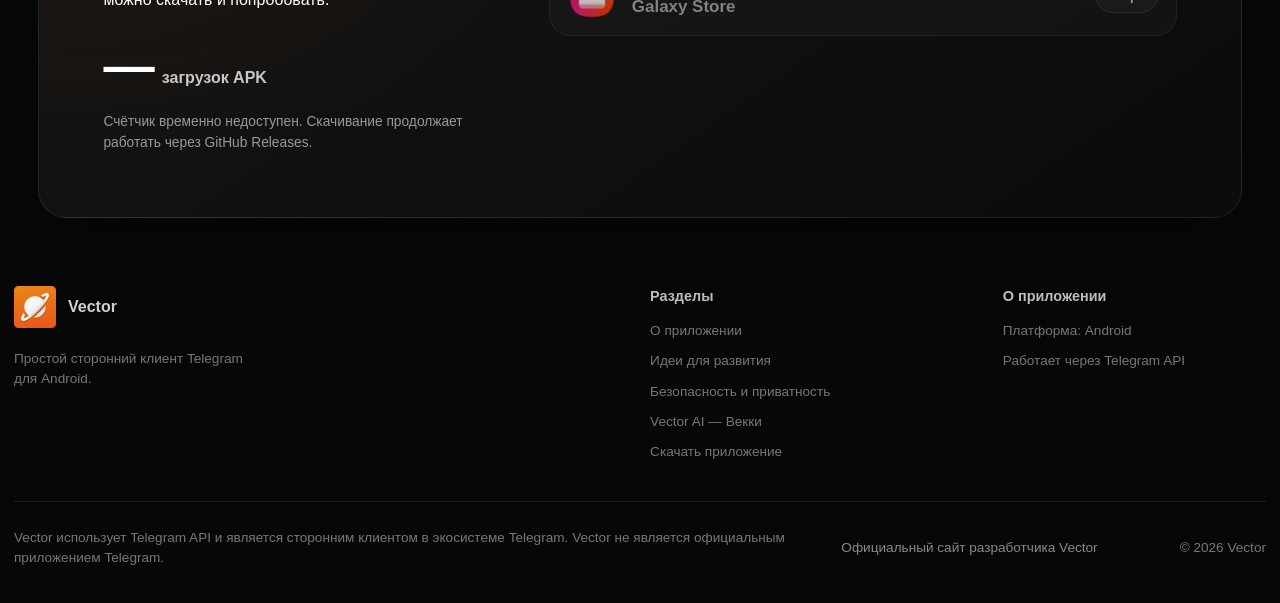
==== commit 03cc127f: "Исправление текста и кеша" ====
--- a/index.html
+++ b/index.html
@@ -240,7 +240,7 @@
       </div>
     </footer>
     <noscript><p class="noscript">Для настройки кнопок скачивания требуется JavaScript.</p></noscript>
-    <script src="config.js"></script>
-    <script src="script.js" defer></script>
+    <script src="config.js?v=20260831-1"></script>
+    <script src="script.js?v=20260831-2" defer></script>
   </body>
 </html>
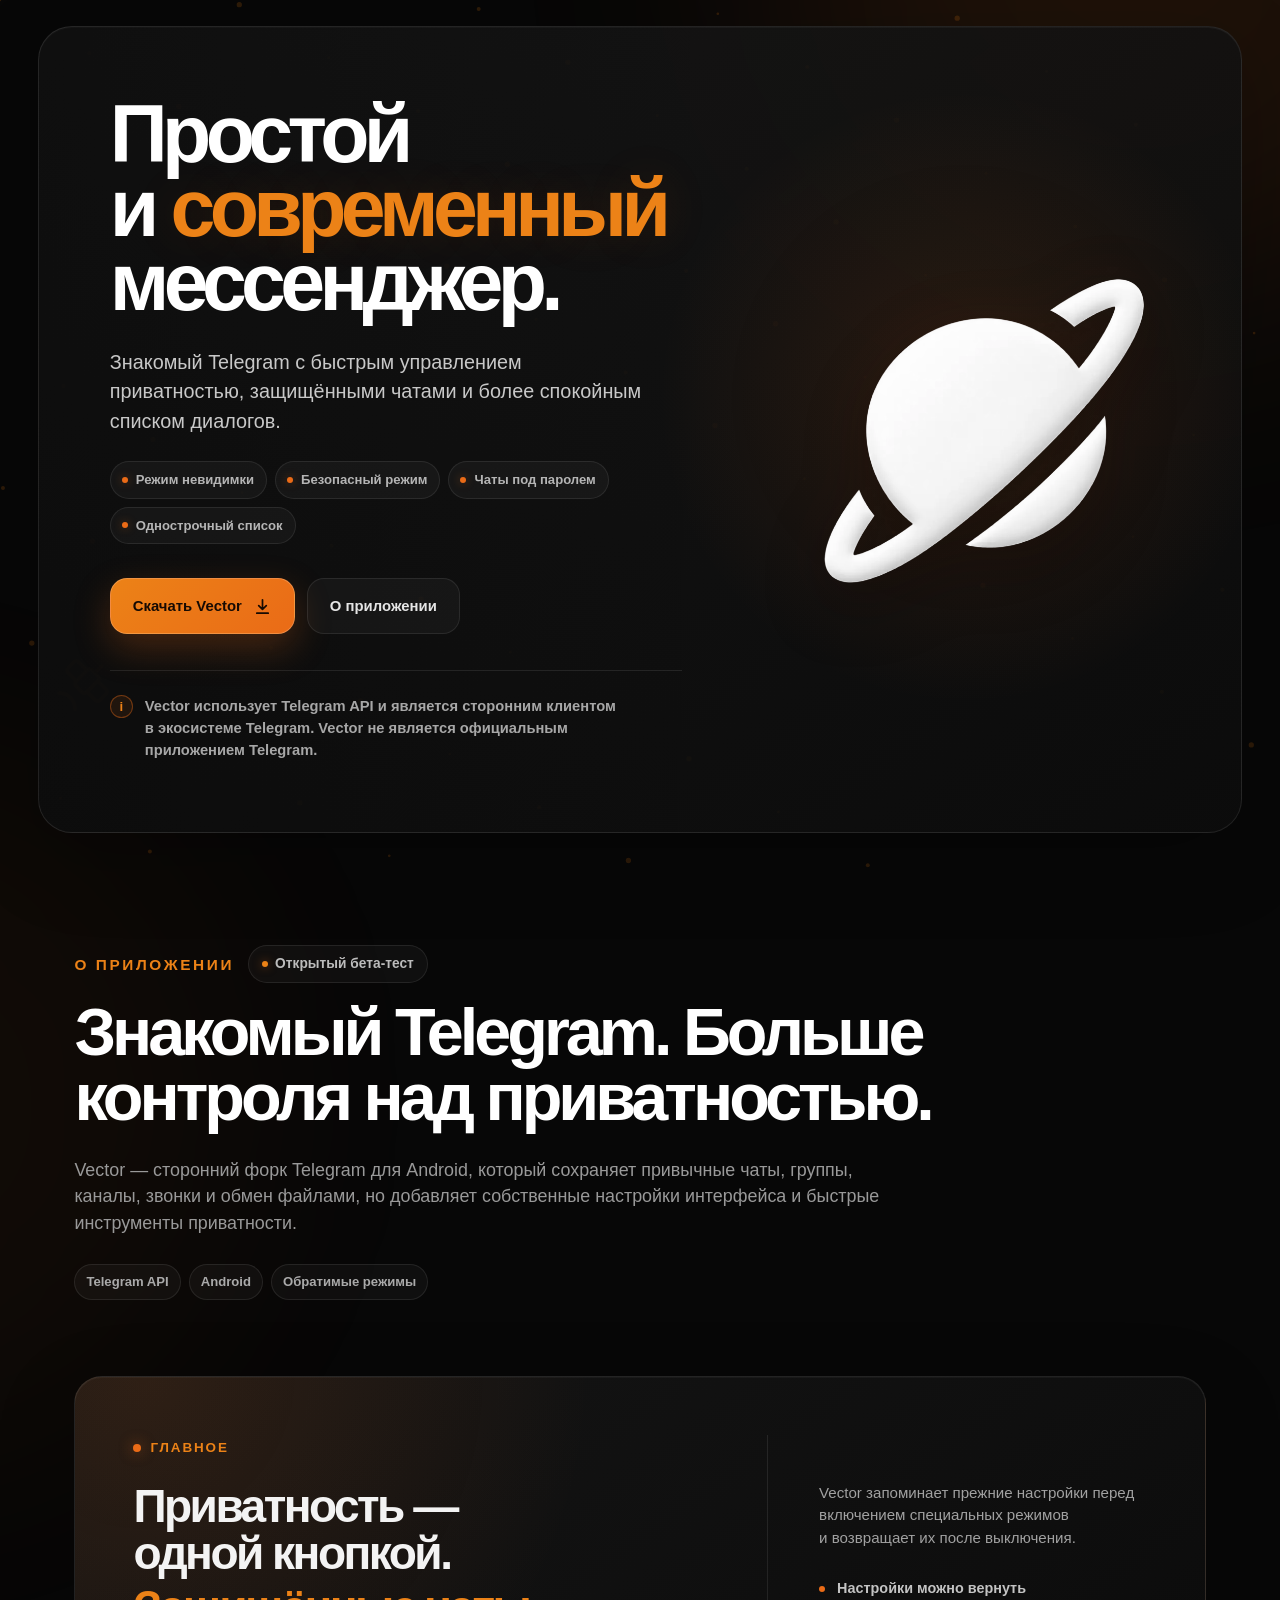
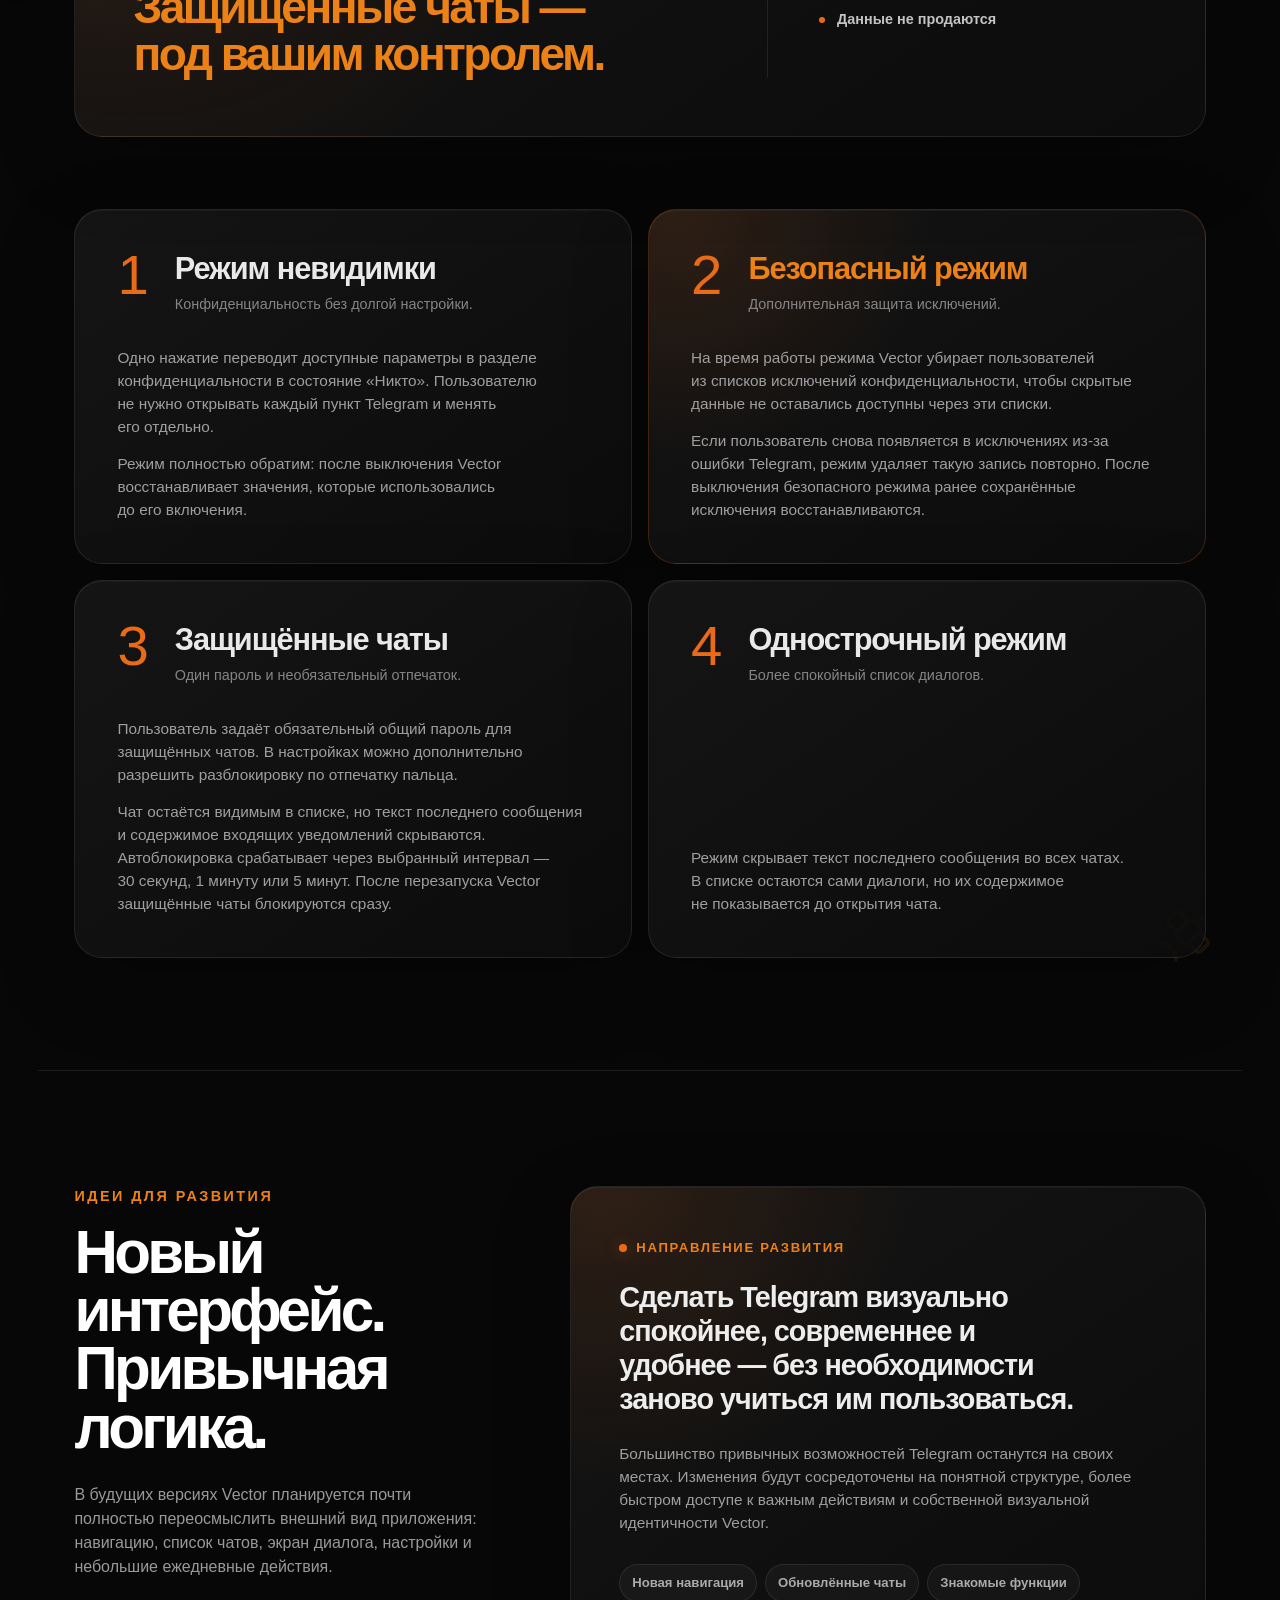
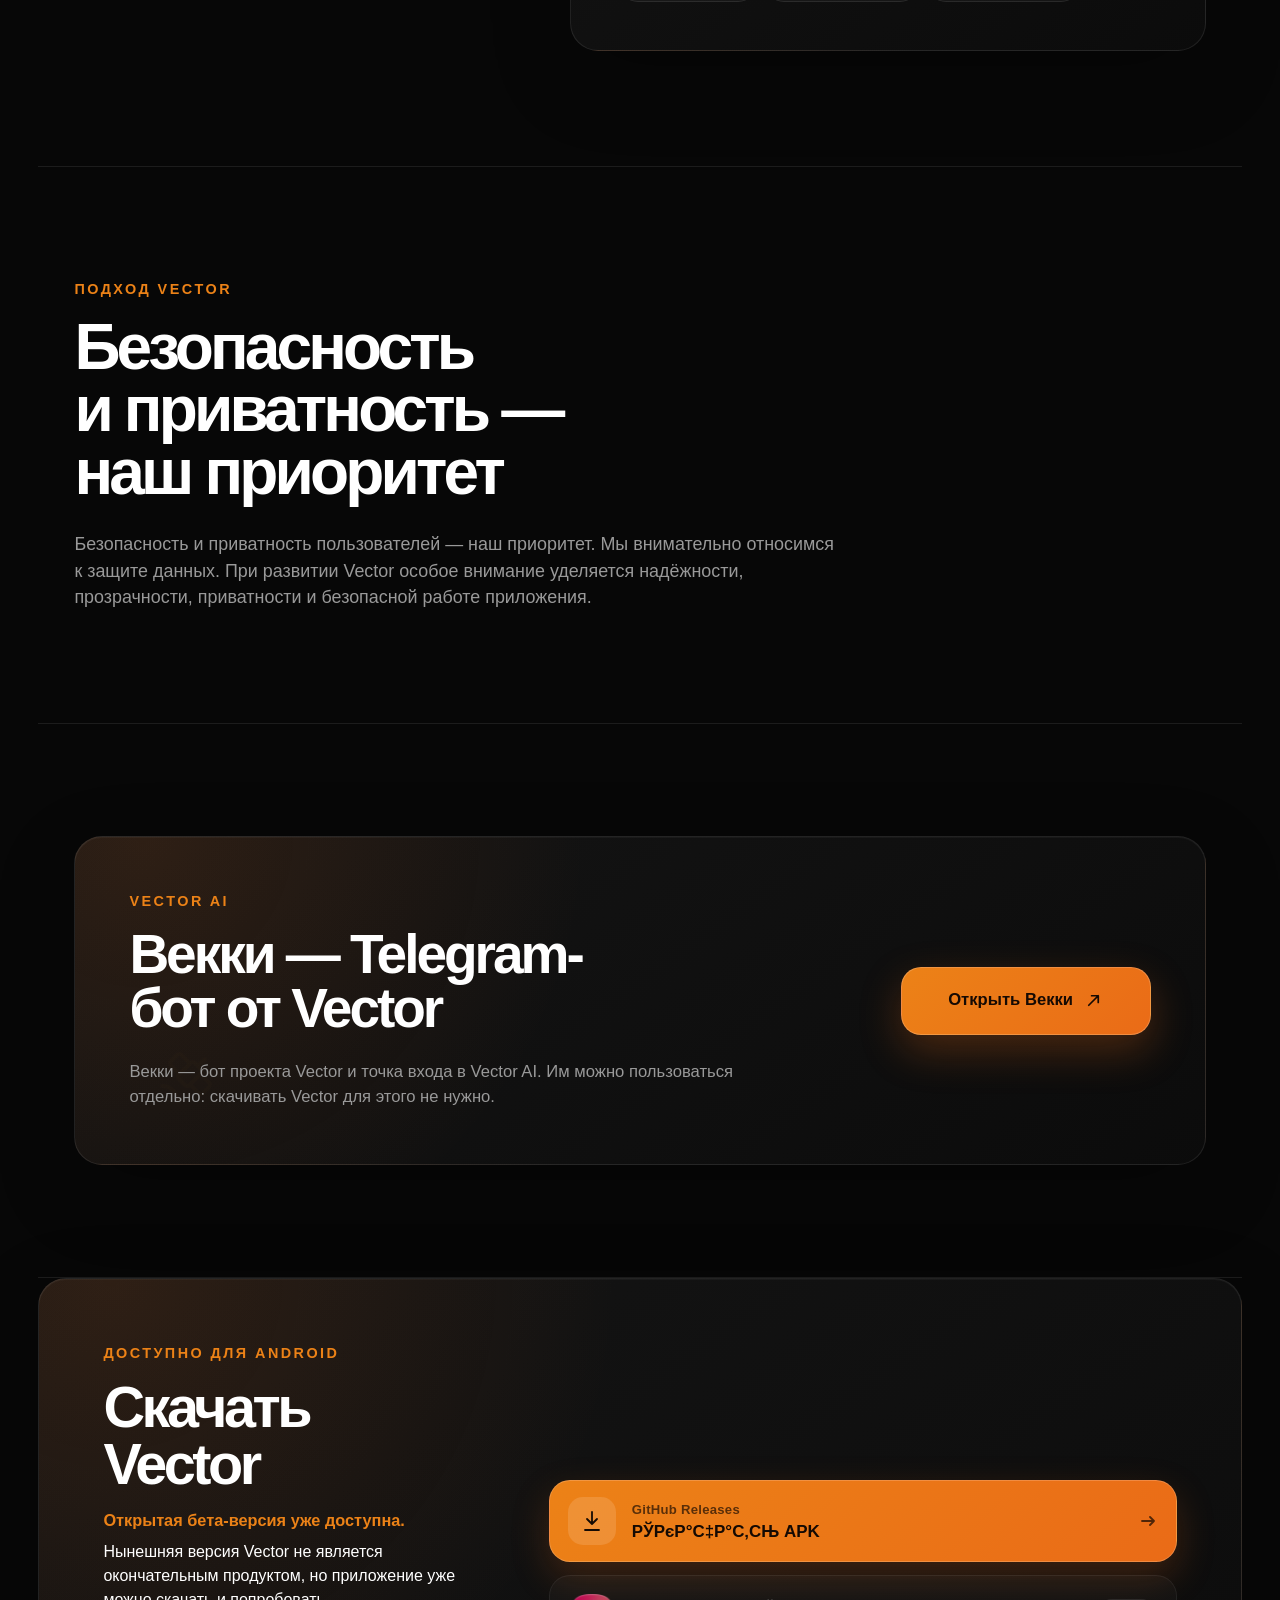
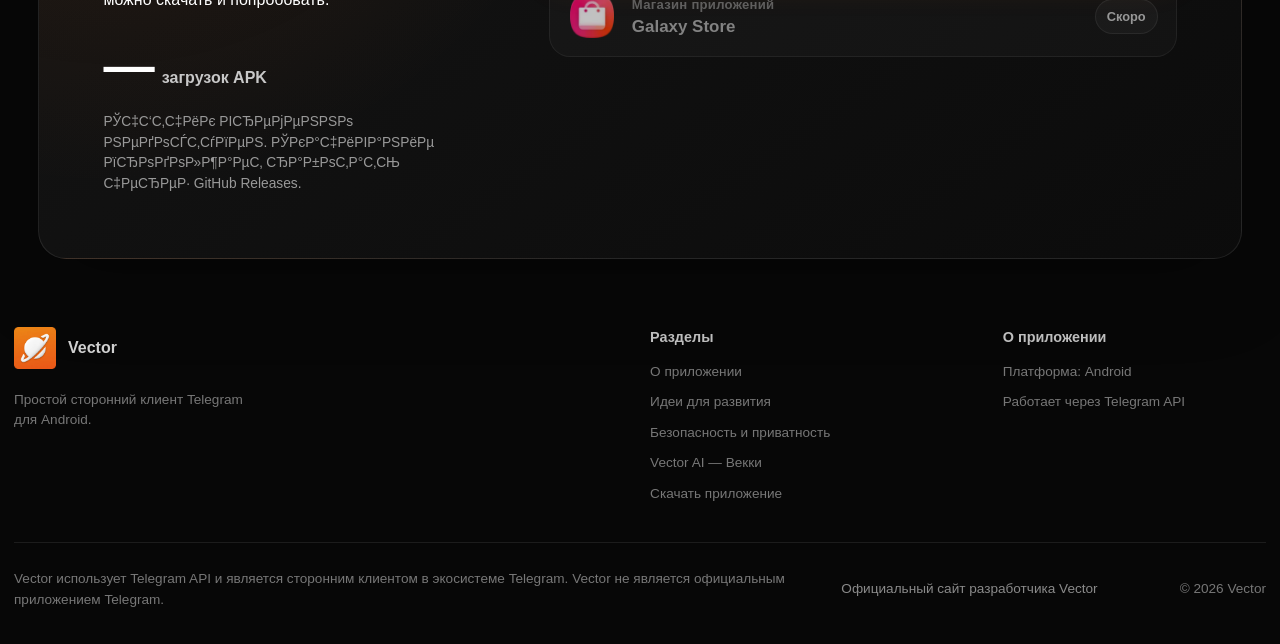
==== commit 654e12eb: "Удаление счётчика скачиваний" ====
--- a/index.html
+++ b/index.html
@@ -240,7 +240,7 @@
       </div>
     </footer>
     <noscript><p class="noscript">Для настройки кнопок скачивания требуется JavaScript.</p></noscript>
-    <script src="config.js?v=20260831-1"></script>
-    <script src="script.js?v=20260831-2" defer></script>
+    <script src="config.js"></script>
+    <script src="script.js" defer></script>
   </body>
 </html>
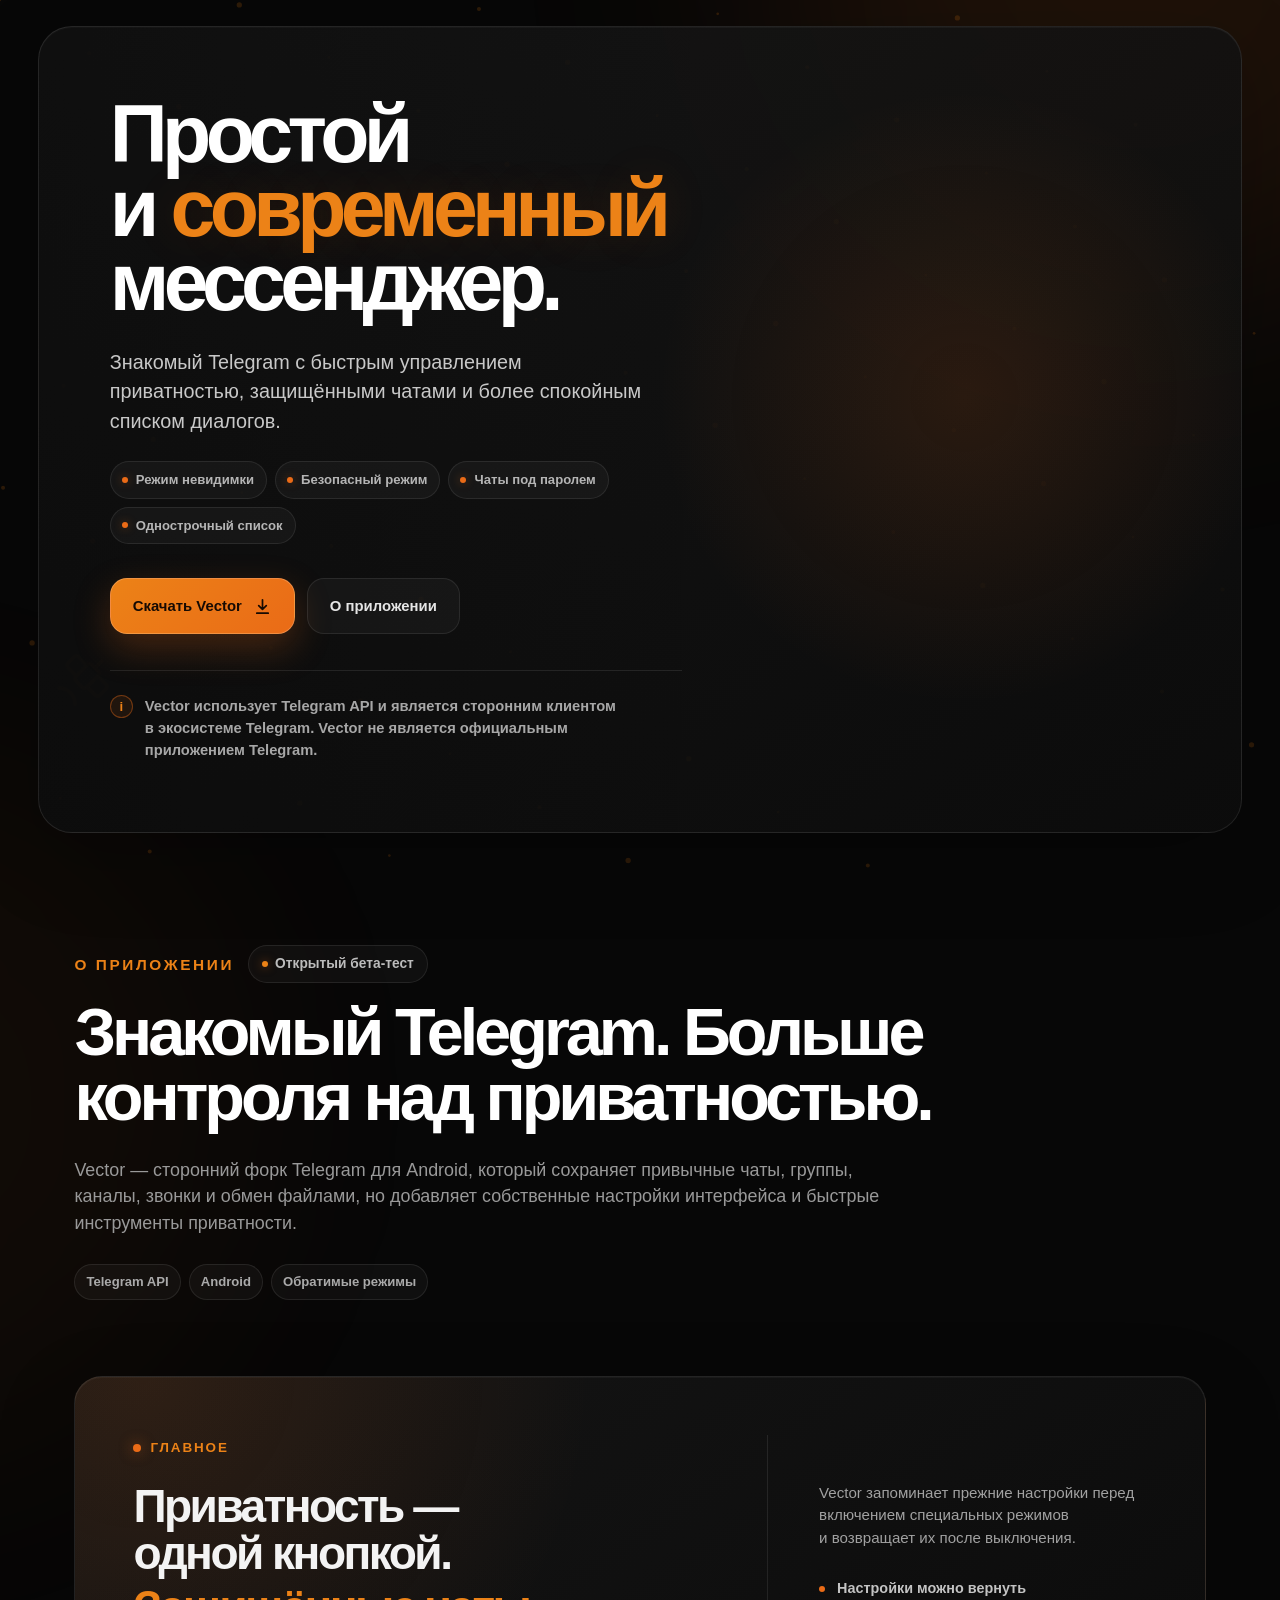
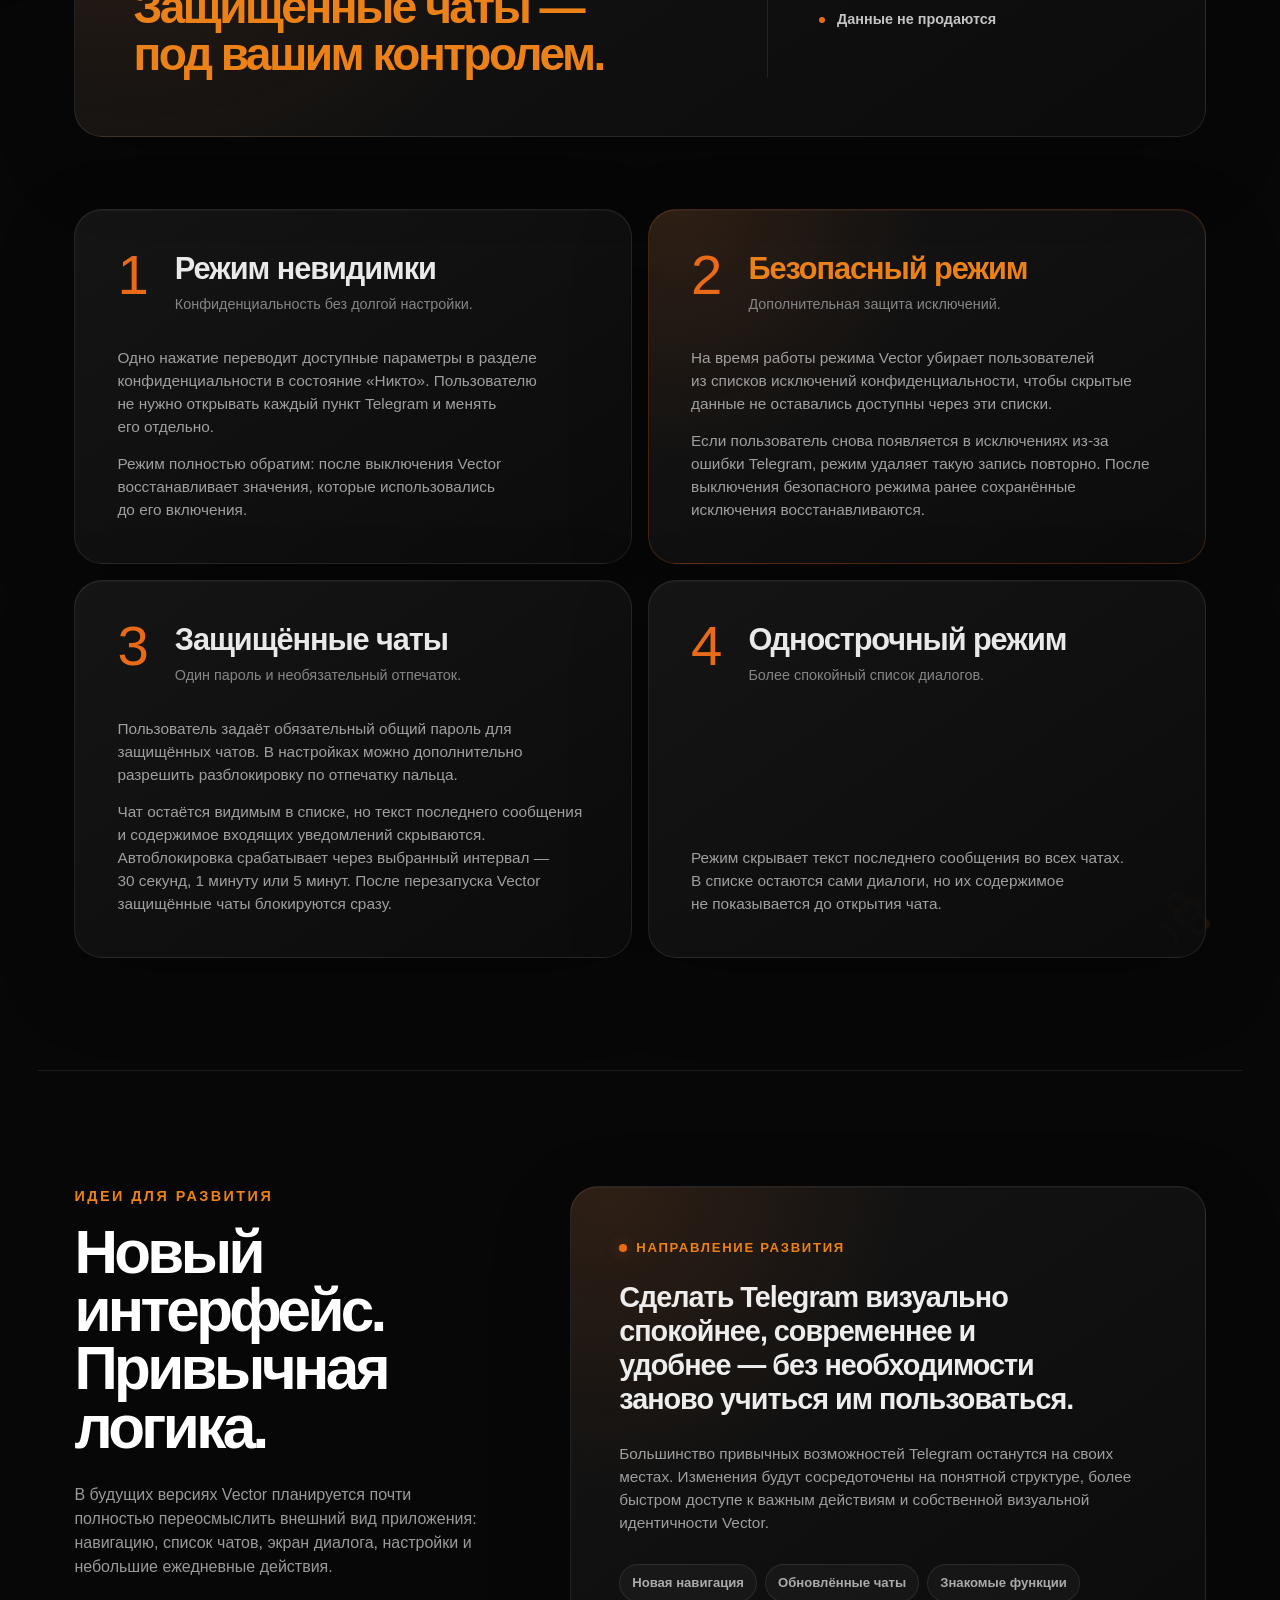
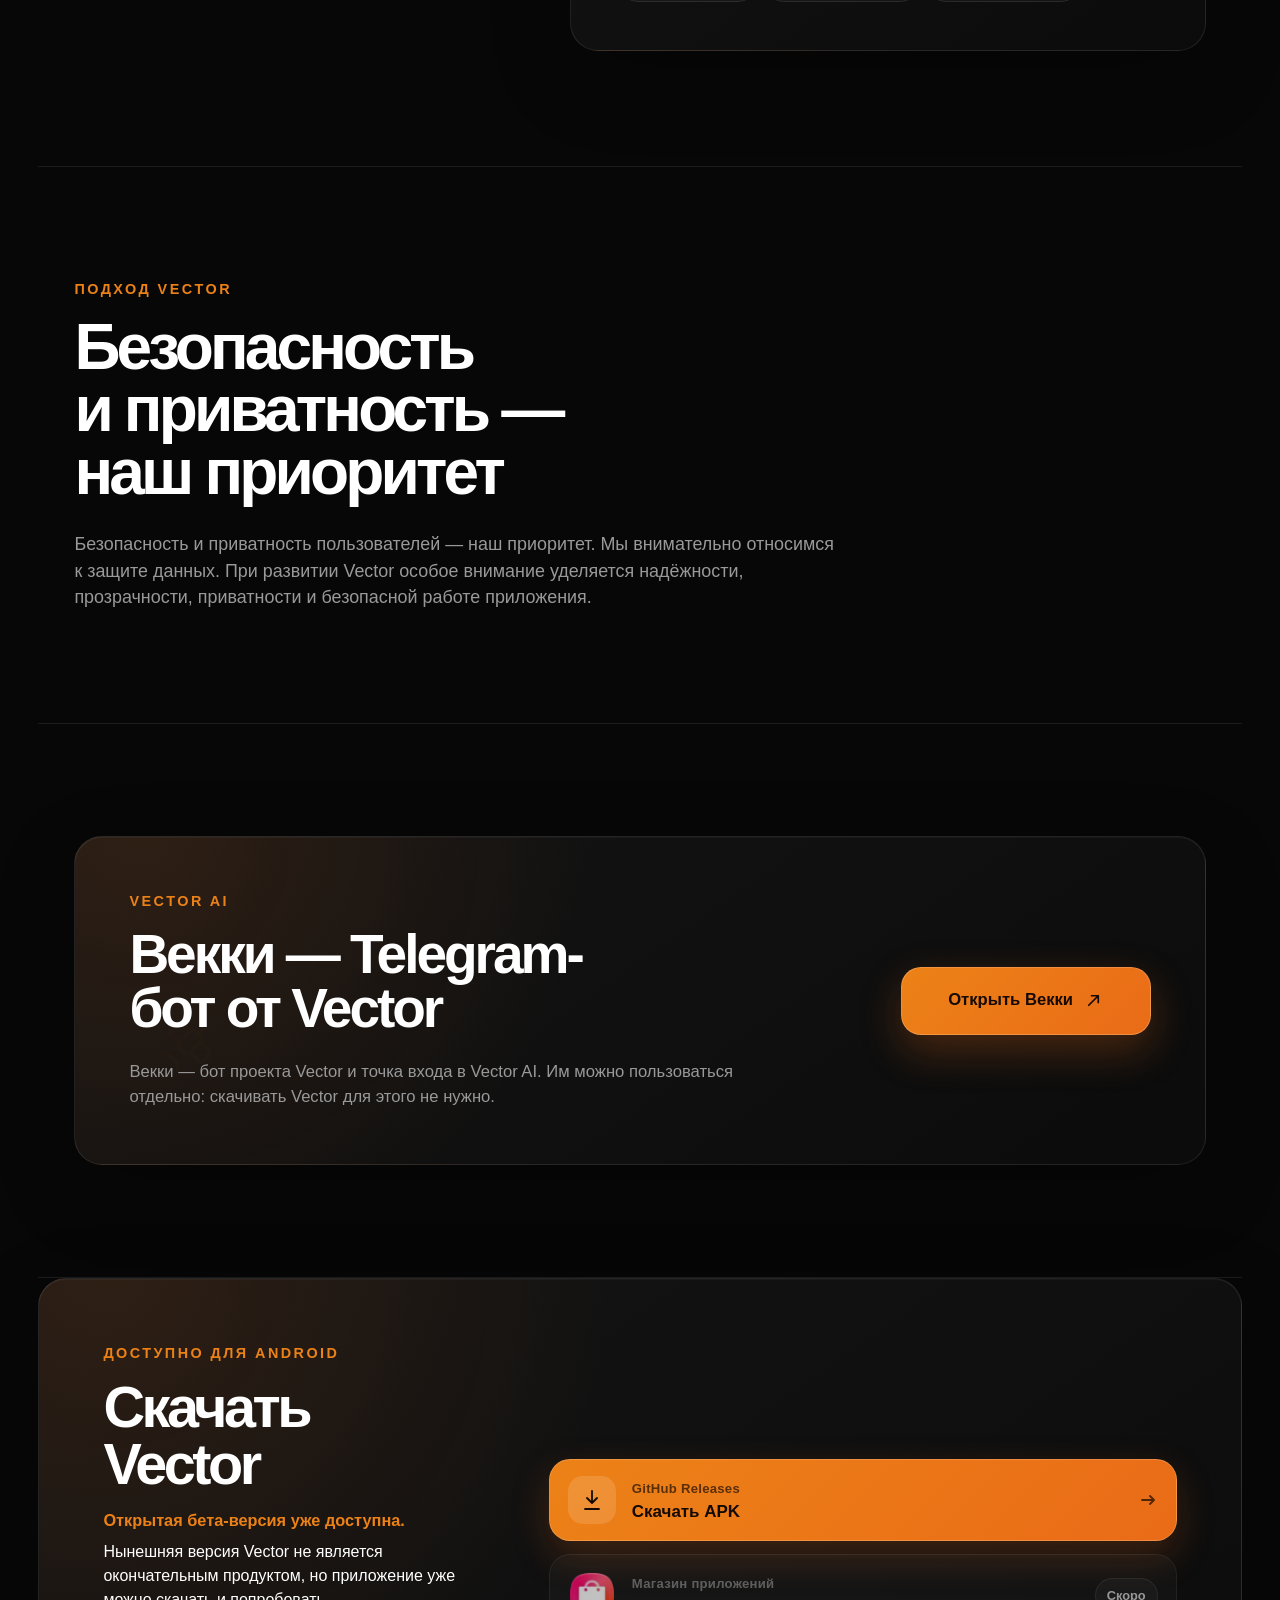
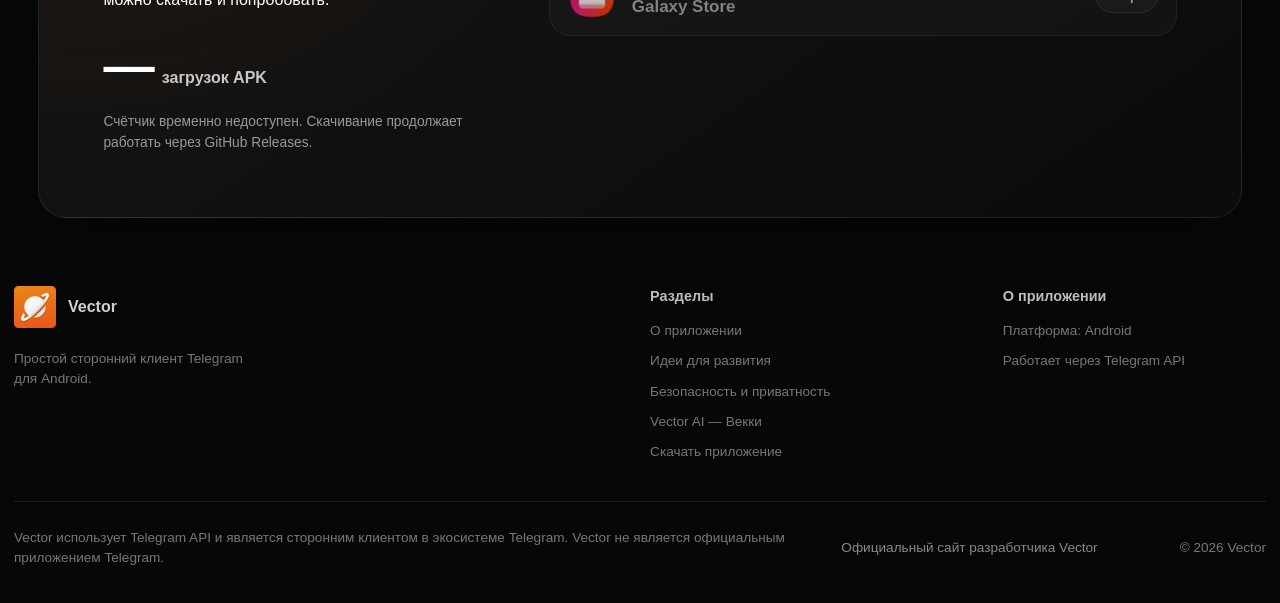
==== commit 7c4c4e60: "Add files via upload" ====
--- a/index.html
+++ b/index.html
@@ -240,7 +240,7 @@
       </div>
     </footer>
     <noscript><p class="noscript">Для настройки кнопок скачивания требуется JavaScript.</p></noscript>
-    <script src="config.js"></script>
-    <script src="script.js" defer></script>
+    <script src="config.js?v=20260831-1"></script>
+    <script src="script.js?v=20260831-2" defer></script>
   </body>
 </html>
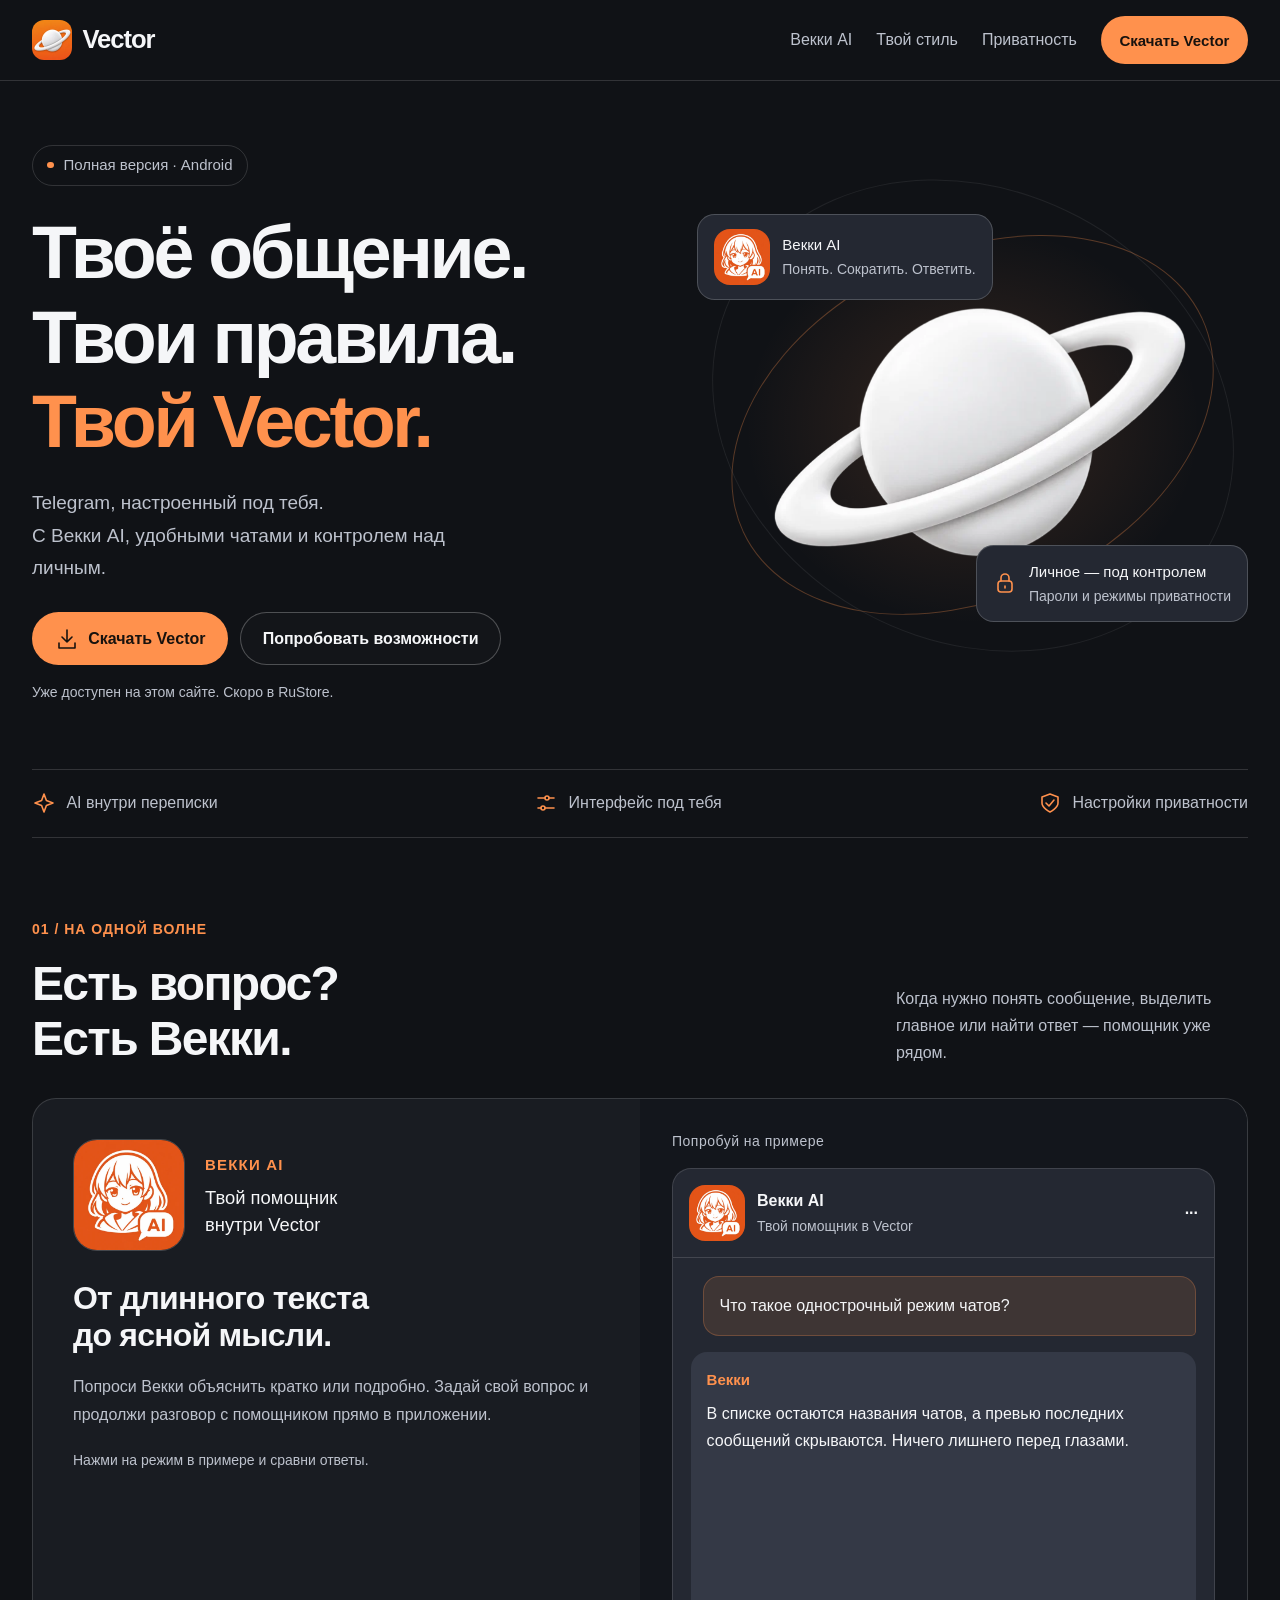
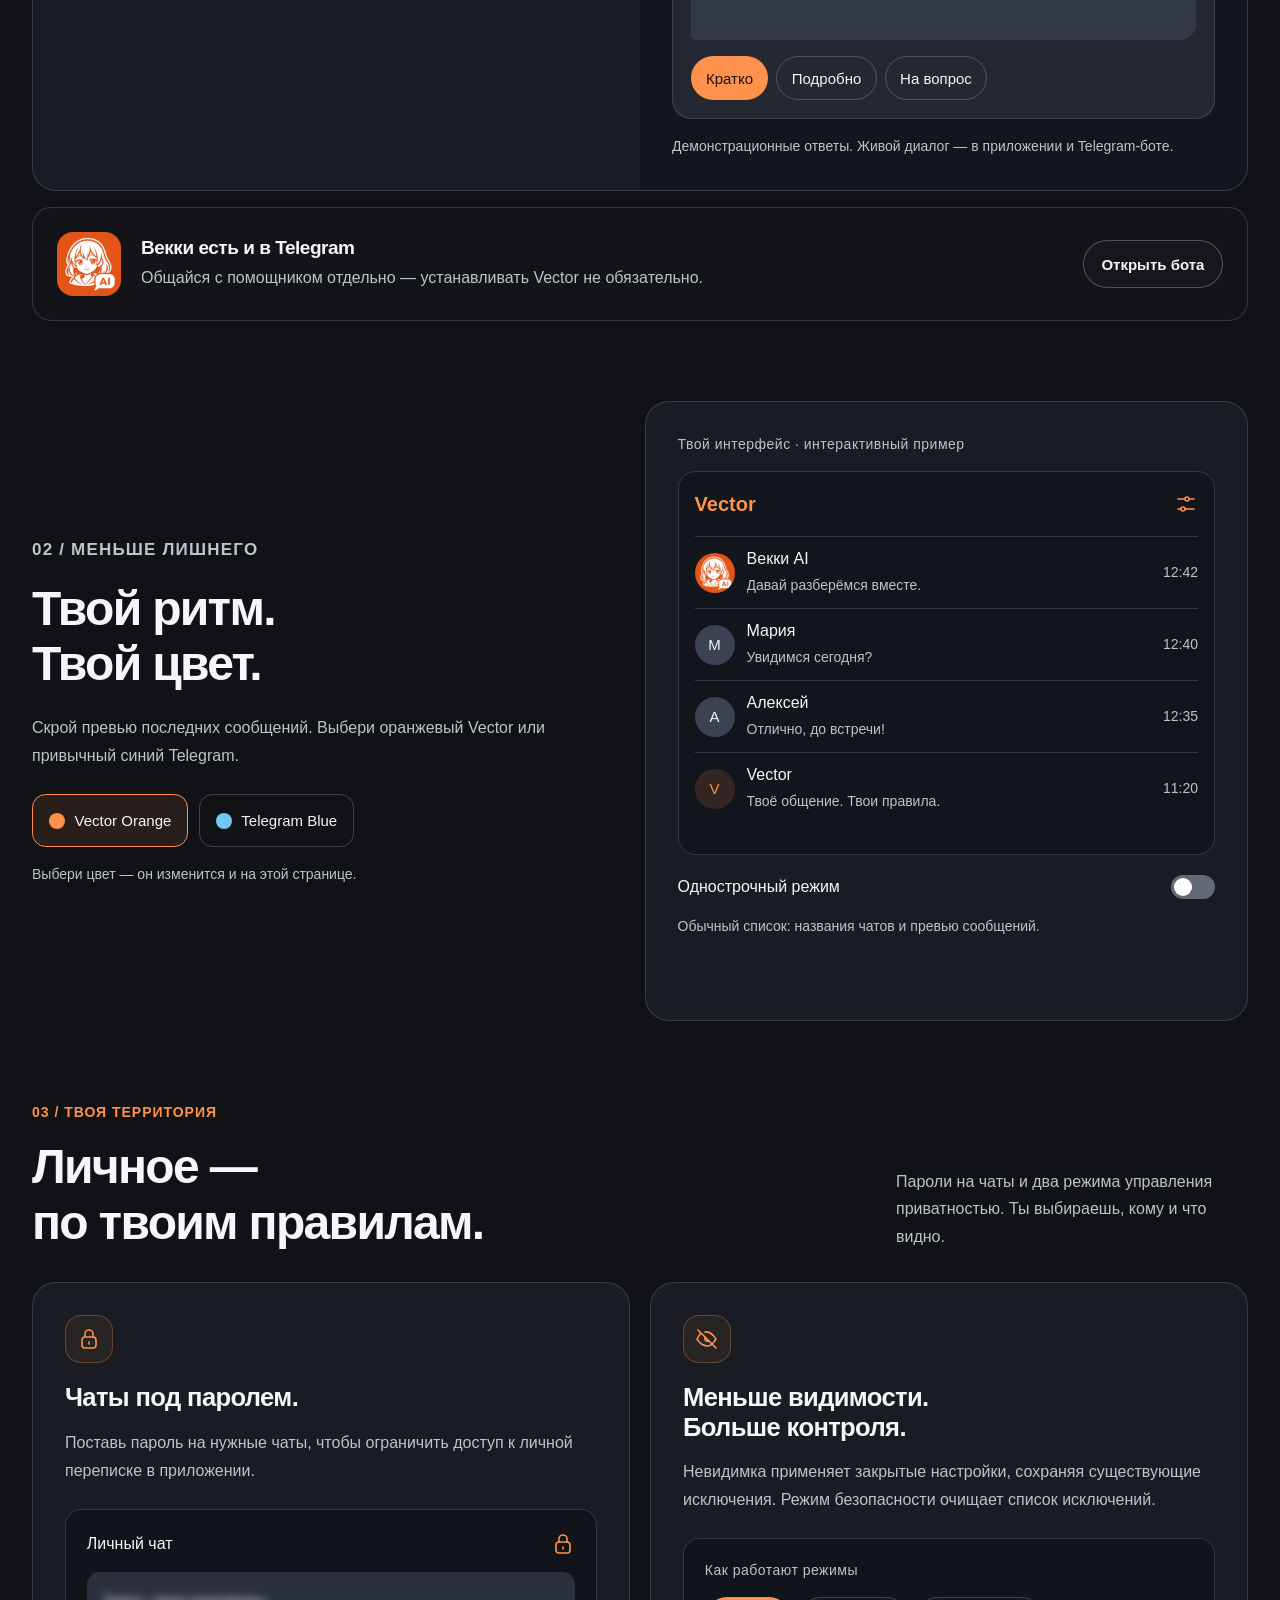
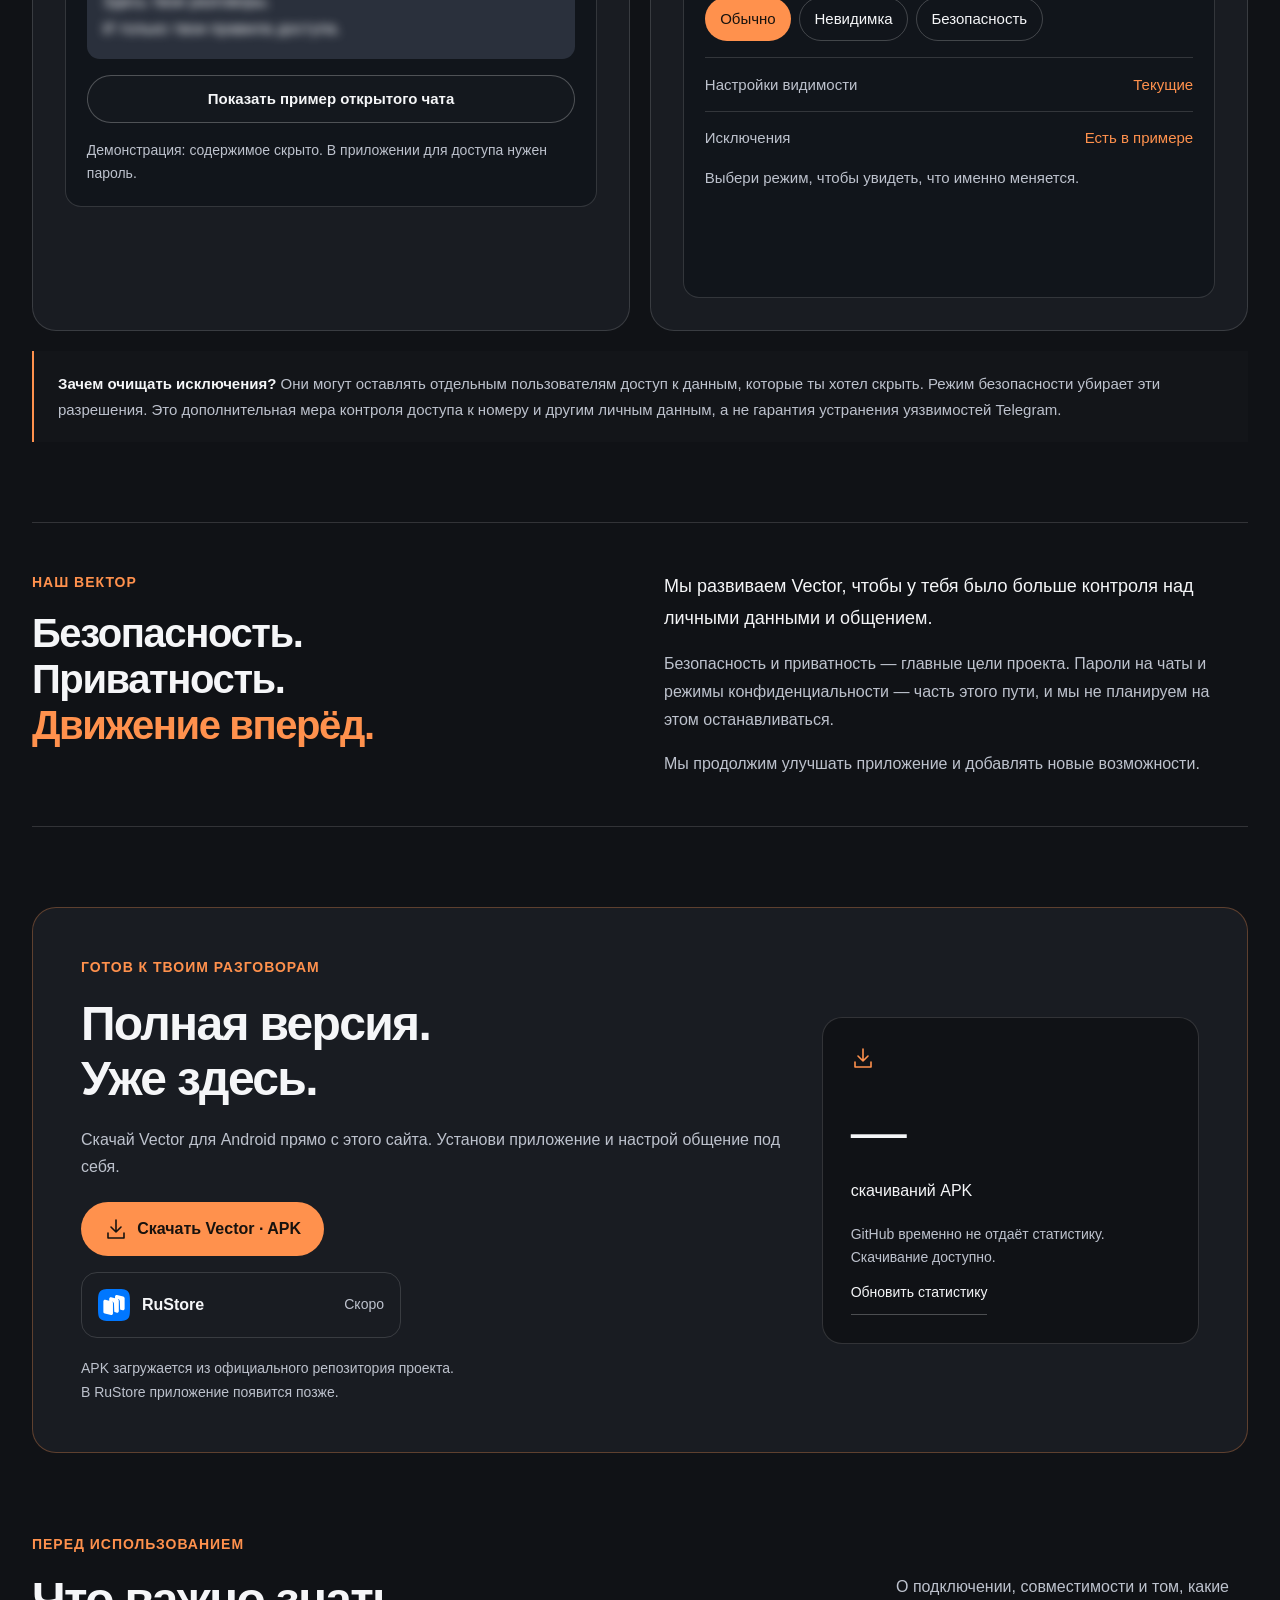
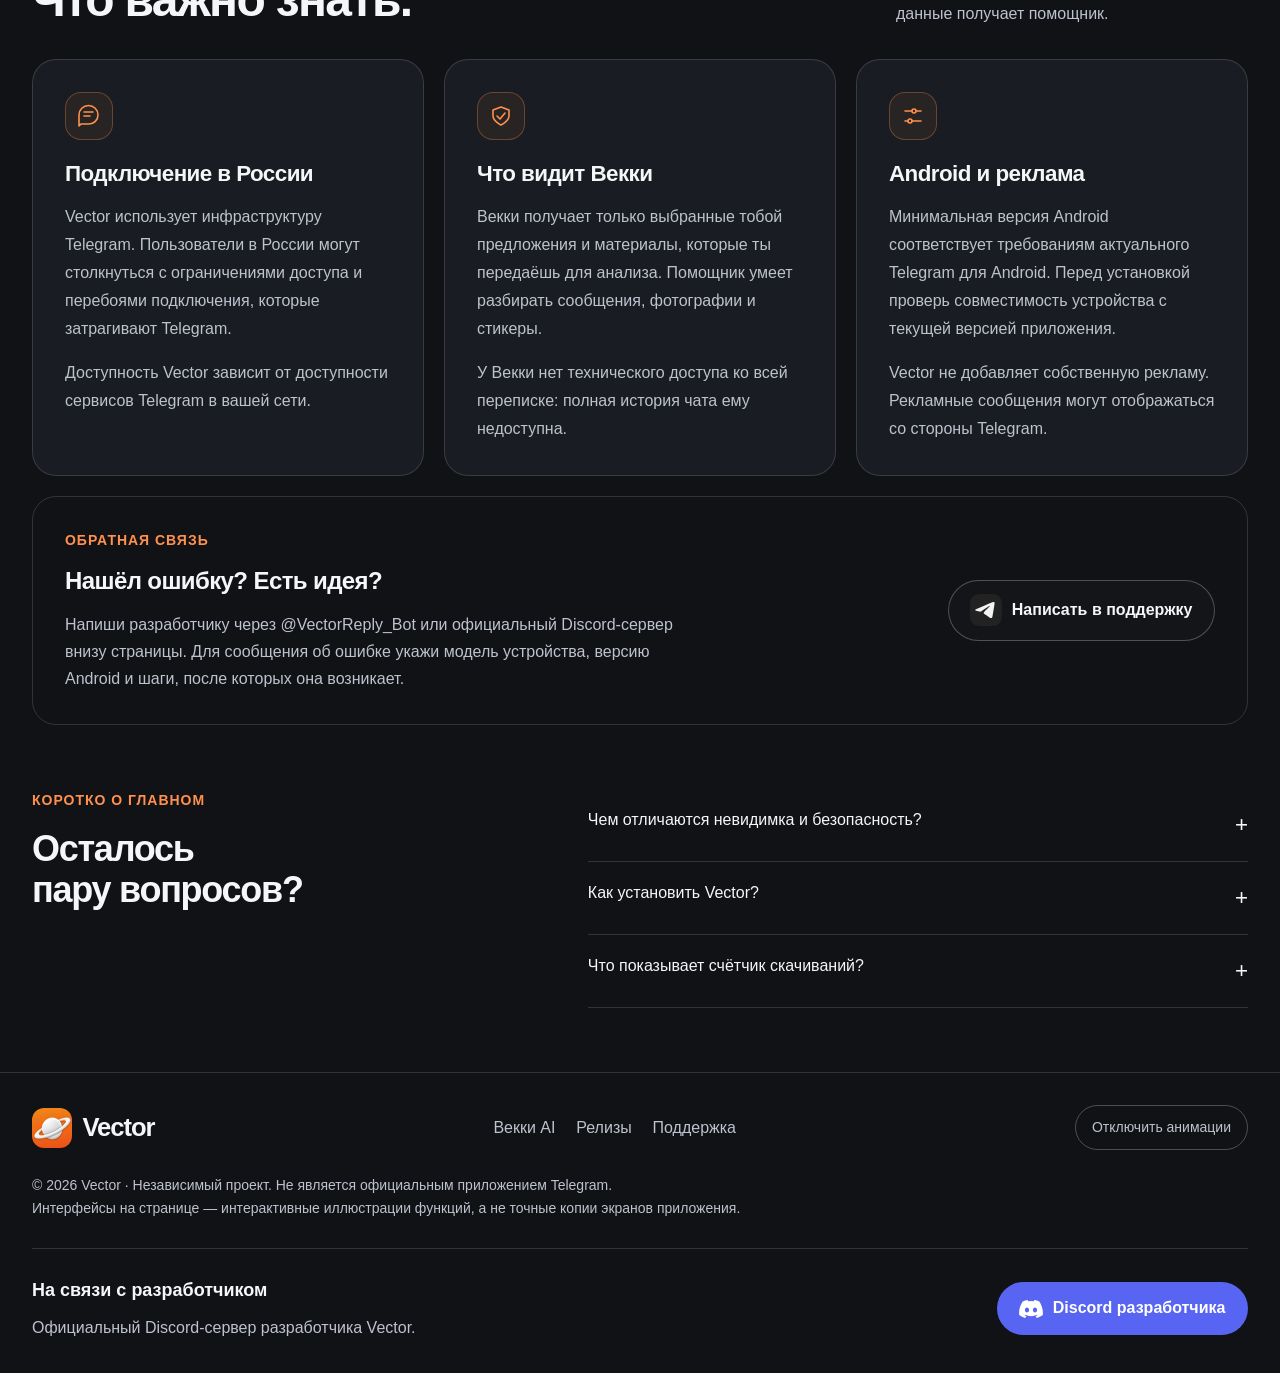
==== commit 2d4a3b76: "Add files via upload" ====
--- a/index.html
+++ b/index.html
@@ -1,246 +1,59 @@
 <!doctype html>
-<html lang="ru">
-  <head>
-    <meta charset="UTF-8" />
-    <meta name="viewport" content="width=device-width, initial-scale=1" />
-    <meta name="theme-color" content="#070707" />
-    <meta name="color-scheme" content="dark" />
-    <meta name="referrer" content="no-referrer" />
-    <meta http-equiv="Content-Security-Policy" content="default-src 'self'; base-uri 'none'; object-src 'none'; frame-src 'none'; form-action 'none'; connect-src https://api.github.com; img-src 'self' data:; media-src 'none'; style-src 'self'; script-src 'self'; font-src 'self'; worker-src 'none'" />
-    <title>Vector — простой и современный мессенджер</title>
-    <meta name="description" content="Vector — сторонний Android-клиент Telegram. Открытая бета-версия уже доступна для скачивания." />
-    <meta property="og:type" content="website" />
-    <meta property="og:locale" content="ru_RU" />
-    <meta property="og:site_name" content="Vector" />
-    <meta property="og:title" content="Vector — простой и современный мессенджер" />
-    <meta property="og:description" content="Удобное общение, знакомый интерфейс и внимание к безопасности." />
-    <meta property="og:image" content="assets/vector-logo-512.png" />
-    <meta property="og:image:alt" content="Логотип Vector" />
-    <link rel="icon" type="image/png" sizes="32x32" href="assets/favicon-32.png" />
-    <link rel="icon" type="image/png" sizes="192x192" href="assets/favicon-192.png" />
-    <link rel="apple-touch-icon" sizes="180x180" href="assets/apple-touch-icon.png" />
-    <link rel="stylesheet" href="style.css" />
-  </head>
-  <body>
-    <a class="skip-link" href="#content">Перейти к содержимому</a>
-    <div class="ambient ambient--one" aria-hidden="true"></div>
-    <div class="ambient ambient--two" aria-hidden="true"></div>
-    <canvas id="interactive-background" class="fx-canvas" aria-hidden="true"></canvas>
-    <img class="space-satellite space-satellite--one" src="assets/satellite.svg" width="68" height="68" alt="" aria-hidden="true" draggable="false" />
-    <img class="space-satellite space-satellite--two" src="assets/satellite.svg" width="54" height="54" alt="" aria-hidden="true" draggable="false" />
-    <img class="space-satellite space-satellite--three" src="assets/satellite.svg" width="76" height="76" alt="" aria-hidden="true" draggable="false" />
+<html lang="ru"><head><meta charset="utf-8"><meta name="viewport" content="width=device-width,initial-scale=1"><meta name="theme-color" content="#101216"><meta name="color-scheme" content="dark"><meta name="supported-color-schemes" content="dark"><meta name="darkreader-lock"><meta name="description" content="Vector для Android: Telegram-клиент с Векки AI, однострочными чатами, паролями и режимами приватности. Полная версия доступна для скачивания."><title>Vector — твоё общение, твои правила</title><link rel="icon" href="[data-uri]">
+<style>
+:root{color-scheme:dark;color-scheme:only dark;--bg:#101216;--surface:#191c22;--text:#f5f6f8;--muted:#bdc2cd;--line:#ffffff24;--accent:#ff914d;--accent-rgb:255,145,77;--ink:#17120e}*{box-sizing:border-box}html{font-size:100%;scroll-behavior:smooth;scroll-padding-top:6rem;background:#101216;-webkit-text-size-adjust:100%;text-size-adjust:100%}body{margin:0;font:1rem/1.6 Arial,Helvetica,sans-serif;background:var(--bg);color:var(--text);-webkit-font-smoothing:antialiased}body.blue{--accent:#72c8f4;--accent-rgb:114,200,244;--ink:#10202b}body{-webkit-user-select:none;user-select:none;-webkit-touch-callout:none}img{-webkit-user-drag:none;user-drag:none;display:block;max-width:100%;height:auto}a{color:inherit;text-decoration:none}button{font:inherit;cursor:pointer;color:inherit}a,button{touch-action:manipulation;-webkit-tap-highlight-color:transparent}button:focus-visible,a:focus-visible,summary:focus-visible{outline:3px solid var(--accent);outline-offset:5px}h1,h2,h3,p{margin:0}h1,h2,h3{line-height:1.15;overflow-wrap:break-word}h1{font-size:4.6rem;letter-spacing:-.045em}h2{font-size:3rem;letter-spacing:-.035em;font-weight:600}h3{font-size:1.6rem;letter-spacing:-.025em}svg{width:1.5rem;height:1.5rem;fill:none;stroke:currentColor;stroke-width:1.6;stroke-linecap:round;stroke-linejoin:round;flex-shrink:0}.wrap{width:calc(100% - 4rem);max-width:76rem;margin:auto}.skip{position:fixed;top:-5rem;left:1rem;background:white;color:#101216;padding:1rem;z-index:100}.skip:focus{top:1rem}.progress{position:fixed;inset:0 0 auto;height:3px;transform-origin:left;transform:scaleX(0);background:var(--accent);z-index:60;pointer-events:none}header{position:sticky;top:0;background:#101216;z-index:50;border-bottom:1px solid var(--line)}.nav{display:flex;align-items:center;gap:1.5rem;min-height:5rem;padding-block:.75rem}.brand{display:flex;align-items:center;gap:.65rem;font-size:1.6rem;line-height:1;font-weight:700;letter-spacing:-.04em}.brand img{width:2.5rem;height:2.5rem;border-radius:.75rem}.navlinks{display:flex;gap:1.5rem;margin-left:auto;font-size:1rem;color:var(--muted)}.navlinks a:hover,.footer-links a:hover{color:var(--accent)}.btn{display:inline-flex;justify-content:center;align-items:center;gap:.6rem;min-height:3rem;padding:.85rem 1.35rem;background:var(--accent);color:var(--ink);border:1px solid transparent;border-radius:2rem;font-size:1rem;font-weight:700;line-height:1.4;text-align:center;transition:background .2s,transform .2s;max-width:100%}.btn:hover{transform:translateY(-2px)}.btn.ghost{background:#ffffff04;color:var(--text);border-color:#ffffff40}.btn.ghost:hover{background:#ffffff10}.btn.small{font-size:.9375rem;padding:.7rem 1.1rem}.actions{display:flex;gap:.75rem;flex-wrap:wrap;margin-top:1.75rem}.eyebrow{font-size:.875rem;font-weight:700;letter-spacing:.07em;text-transform:uppercase;color:var(--accent);margin-bottom:1rem}.pill{display:inline-flex;align-items:center;gap:.6rem;font-size:.9375rem;line-height:1.5;color:var(--muted);border:1px solid var(--line);padding:.5rem .9rem;border-radius:2rem}.pill i{width:.4rem;height:.4rem;background:var(--accent);border-radius:50%;flex-shrink:0}.hero{display:grid;grid-template-columns:1.15fr 1fr;align-items:center;gap:2rem;padding:4rem 0}.hero .pill{margin-bottom:1.6rem}.hero h1 em{font-style:normal;color:var(--accent)}.lead{font-size:1.1875rem;line-height:1.7;color:var(--muted);margin-top:1.4rem;max-width:30rem}.micro,.caption,.fineprint{font-size:.875rem!important;line-height:1.65;color:var(--muted);margin-top:1rem}.hero-space{height:30rem;position:relative;isolation:isolate;min-width:0}.space-glow{position:absolute;inset:5%;background:radial-gradient(ellipse,rgba(var(--accent-rgb),.16),transparent 65%)}.orbit{position:absolute;left:4%;top:14%;width:92%;height:72%;border:1px solid rgba(var(--accent-rgb),.3);border-radius:50%;transform:rotate(-25deg);pointer-events:none}.orbit.second{inset:1%;width:98%;height:94%;transform:rotate(28deg);border-color:#ffffff12}.planet-wrap{position:absolute;inset:4% -4%;pointer-events:none;will-change:transform;backface-visibility:hidden}.planet{width:100%;height:100%;object-fit:contain;pointer-events:none;animation:float 8s ease-in-out infinite}.space-chip{position:absolute;display:flex;gap:.75rem;align-items:center;padding:.9rem 1rem;border:1px solid #ffffff30;border-radius:1.1rem;background:#242832;z-index:4;font-size:.9375rem;line-height:1.4;max-width:95%}.space-chip small{display:block;font-size:.875rem;color:var(--muted);margin-top:.3rem}.space-chip svg{color:var(--accent)}.chip-ai{left:0;top:6%}.chip-lock{right:0;bottom:9%}.space-note{display:none}.vekki-icon{width:3.5rem;height:3.5rem;object-fit:cover;border-radius:1rem;flex-shrink:0}.intro-line{display:flex;justify-content:space-between;gap:1.25rem;padding:1.3rem 0;border-block:1px solid var(--line);font-size:1rem;color:var(--muted)}.intro-line span{display:flex;align-items:center;gap:.65rem}.intro-line svg{color:var(--accent)}.section{padding-top:5rem}.section-heading{display:flex;align-items:end;justify-content:space-between;gap:3rem;margin-bottom:2rem}.section-heading>p{font-size:1rem;line-height:1.7;color:var(--muted);max-width:22rem}.feature-shell{display:grid;grid-template-columns:1fr 1fr;border:1px solid var(--line);border-radius:1.5rem;background:var(--surface);overflow:hidden}.copy{padding:2.5rem;min-width:0}.copy h3{font-size:2rem}.copy>p:not(.eyebrow){font-size:1rem;line-height:1.75;color:var(--muted);margin-top:1.2rem}.vekki-identity{display:flex;align-items:center;gap:1.25rem;margin-bottom:1.8rem}.vekki-identity>img{width:7rem;height:7rem;object-fit:cover;border-radius:1.5rem;flex-shrink:0;border:1px solid #ffffff30}.vekki-identity span{font-size:.9375rem;letter-spacing:.08em;color:var(--accent);font-weight:700}.vekki-identity p{font-size:1.15rem;line-height:1.5;margin-top:.4rem}.feature-list{list-style:none;margin:1.5rem 0 0;padding:0}.feature-list li{display:flex;gap:.8rem;border-top:1px solid var(--line);padding:.8rem 0;font-size:1rem}.feature-list span{color:var(--accent)}.ai-art{background:#13161c;padding:2rem;min-width:0;display:flex;flex-direction:column;justify-content:center}.demo-caption{font-size:.875rem;line-height:1.5;letter-spacing:.035em;color:var(--muted);margin-bottom:1rem}.chat-window{background:#242832;border:1px solid #ffffff20;border-radius:1.2rem;min-width:0;overflow:hidden}.chat-top{display:flex;gap:.75rem;align-items:center;padding:1rem;border-bottom:1px solid var(--line);font-size:1rem;font-weight:700;line-height:1.4}.chat-top small{display:block;color:var(--muted);font-size:.875rem;font-weight:400;margin-top:.3rem}.ai-avatar{width:3.5rem;height:3.5rem;border-radius:1rem;overflow:hidden;flex-shrink:0}.ai-avatar img,.vekki-avatar img{width:100%;height:100%;object-fit:cover}.dots{margin-left:auto}.chat-body{padding:1.1rem}.message{padding:1rem;background:#343946;border-radius:1rem;font-size:1rem;line-height:1.65}.message.sent{background:rgba(var(--accent-rgb),.12);border:1px solid rgba(var(--accent-rgb),.25);margin-left:.75rem;border-bottom-right-radius:.3rem}.message.reply{margin-top:1rem;min-height:18rem;border-bottom-left-radius:.3rem}.reply strong{display:block;font-size:.9375rem;color:var(--accent);margin-bottom:.5rem}.demo-controls{display:flex;gap:.5rem;flex-wrap:wrap;margin-top:1rem}.choice{padding:.7rem .9rem;min-height:2.75rem;border:1px solid #ffffff35;background:transparent;border-radius:2rem;font-size:.9375rem;line-height:1.3;color:var(--text)}.choice[aria-pressed=true]{background:var(--accent);color:var(--ink);border-color:transparent}.demo-footnote{font-size:.875rem;line-height:1.65;color:var(--muted);margin-top:1rem}.bot-strip{display:flex;align-items:center;gap:1.25rem;padding:1.5rem;border:1px solid var(--line);border-radius:1.2rem;margin-top:1rem;background:#ffffff03}.bot-strip h3{font-size:1.1875rem;margin-bottom:.4rem}.bot-strip p{font-size:1rem;color:var(--muted)}.bot-strip .btn{margin-left:auto;flex-shrink:0}.bot-strip .vekki-icon{width:4rem;height:4rem}.personalization{display:grid;grid-template-columns:1fr 1.1fr;gap:4rem;align-items:center}.personalization .copy{padding:0}.personalization h2{margin-bottom:1.4rem}.personalization p{font-size:1.0625rem;line-height:1.75;color:var(--muted)}.swatches{display:flex;flex-wrap:wrap;gap:.65rem;margin-top:1.5rem}.swatch{display:flex;align-items:center;gap:.6rem;padding:.85rem 1rem;border:1px solid #ffffff35;border-radius:.85rem;background:transparent;font-size:.9375rem;min-height:3rem}.swatch i{width:1rem;height:1rem;background:#ff914d;border-radius:50%;flex-shrink:0}.swatch[data-color=blue] i{background:#72c8f4}.swatch[aria-pressed=true]{border-color:var(--accent);background:rgba(var(--accent-rgb),.1)}.settings-demo{padding:2rem;background:var(--surface);border:1px solid var(--line);border-radius:1.5rem;min-width:0;align-self:start}.list-window{height:24rem;min-height:24rem;background:#12151b;border:1px solid var(--line);border-radius:1.1rem;padding:0 1rem;transform:none!important}.list-title{height:4rem;display:flex;align-items:center;justify-content:space-between;color:var(--accent);font-size:1.25rem;font-weight:700}.chat-row,.one-line .chat-row{display:grid;grid-template-columns:2.5rem minmax(0,1fr) 3rem;align-items:center;gap:.75rem;height:4.5rem;padding:0;border-top:1px solid var(--line)}.avatar,.one-line .avatar{width:2.5rem;height:2.5rem;display:grid;place-items:center;border-radius:50%;background:#3b4352;font-size:.9375rem;overflow:hidden}.avatar.accent{color:var(--accent);background:rgba(var(--accent-rgb),.14)}.chat-info{position:relative;min-width:0;height:3.1rem}.chat-info b{position:absolute;top:0;left:0;right:0;line-height:1.4rem;font-size:1rem;white-space:nowrap;overflow:hidden;text-overflow:ellipsis;font-weight:500}.chat-info p,.one-line .chat-info p{position:absolute;left:0;right:0;top:1.65rem;height:1.4rem;max-height:1.4rem;margin:0;font-size:.875rem;line-height:1.4rem;white-space:nowrap;overflow:hidden;text-overflow:ellipsis;transition:opacity .2s;color:var(--muted)}.one-line .chat-info p{opacity:0;pointer-events:none}.chat-time{font-size:.875rem;font-variant-numeric:tabular-nums;text-align:right;line-height:1.4rem;color:var(--muted)}.setting-toggle{width:100%;display:flex;align-items:center;justify-content:space-between;gap:1rem;padding:1.2rem 0 .4rem;border:0;background:none;text-align:left;font-size:1rem;min-height:3rem}.toggle{width:2.75rem;height:1.5rem;border-radius:2rem;background:#626977;position:relative;flex-shrink:0}.toggle:after{content:'';position:absolute;width:1.125rem;height:1.125rem;background:white;border-radius:50%;top:.1875rem;left:.1875rem;transition:transform .2s}[aria-checked=true] .toggle{background:var(--accent)}[aria-checked=true] .toggle:after{transform:translateX(1.25rem)}.setting-help{font-size:.875rem!important;min-height:4.5rem;line-height:1.5!important;margin-top:.6rem;color:var(--muted)}.privacy-grid{display:grid;grid-template-columns:1fr 1fr;gap:1.25rem}.privacy-card,.info-card{padding:2rem;border:1px solid var(--line);background:var(--surface);border-radius:1.5rem;min-width:0}.card-icon{width:3rem;height:3rem;display:grid;place-items:center;color:var(--accent);border:1px solid rgba(var(--accent-rgb),.3);border-radius:1rem;margin-bottom:1.3rem;background:rgba(var(--accent-rgb),.07)}.privacy-card>p,.info-card p{font-size:1rem;line-height:1.75;color:var(--muted);margin-top:1rem}.lock-demo,.privacy-demo{background:#11151b;padding:1.3rem;border:1px solid var(--line);border-radius:1rem;margin-top:1.5rem}.lock-demo-head{display:flex;justify-content:space-between;align-items:center;gap:1rem;font-size:1rem}.lock-demo-head svg{color:var(--accent)}.secret-message{padding:1rem;background:#2a303c;border-radius:.8rem;font-size:1rem;margin-top:1rem;line-height:1.7}.secret-message span{display:block;filter:blur(5px);transition:filter .3s}.lock-demo.unlocked .secret-message span{filter:none}.lock-demo .btn{width:100%;margin-top:1rem}.privacy-demo .demo-controls{margin:0 0 1rem}.privacy-row{display:flex;justify-content:space-between;gap:1rem;border-top:1px solid var(--line);padding:.9rem 0;font-size:.9375rem;color:var(--muted)}.privacy-row b{color:var(--accent);text-align:right;font-weight:500}.mode-explanation{font-size:.9375rem;line-height:1.7;color:var(--muted);min-height:7rem}.security-note{margin-top:1.25rem;border-left:2px solid var(--accent);padding:1.2rem 1.5rem;background:#ffffff03;font-size:.9375rem;line-height:1.75;color:var(--muted)}.security-note strong{color:var(--text)}.mission{display:grid;grid-template-columns:1fr 1fr;gap:3rem;padding:3rem 0;border-block:1px solid var(--line)}.mission h2{font-size:2.5rem}.mission h2 span{color:var(--accent)}.mission-copy{align-self:center}.mission-copy p{font-size:1rem;line-height:1.75;color:var(--muted);margin-bottom:1rem}.mission-copy p:first-child{font-size:1.125rem;color:var(--text)}.mission-copy p:last-child{margin:0}.download{display:grid;grid-template-columns:1.3fr .7fr;align-items:center;gap:2.5rem;padding:3rem;border:1px solid rgba(var(--accent-rgb),.3);border-radius:1.5rem;background:var(--surface)}.download p{font-size:1rem;line-height:1.7;color:var(--muted);margin-top:1.2rem}.download .eyebrow{color:var(--accent);font-size:.875rem;margin-top:0}.download .actions{margin-top:1.4rem}.rustore{display:flex;align-items:center;gap:.75rem;border:1px solid var(--line);border-radius:1rem;margin-top:1rem;padding:1rem;width:20rem;max-width:100%}.rustore strong{font-size:1rem}.rustore span{margin-left:auto;font-size:.875rem;color:var(--muted)}.counter-card{min-width:0;padding:1.75rem;background:#101216;border:1px solid var(--line);border-radius:1.25rem}.counter-card svg{color:var(--accent);margin-bottom:1.4rem}.count{font-size:3.5rem;line-height:1.1;letter-spacing:-.04em;overflow-wrap:anywhere}.count-label{font-size:1rem;margin-top:1rem}.counter-card .count-note{font-size:.875rem;color:var(--muted);min-height:3rem}.count-retry{border:0;border-bottom:1px solid #ffffff40;background:none;font-size:.875rem;padding:.6rem 0;color:var(--text);min-height:2.75rem}.count-retry:disabled{opacity:.6}.info-grid{display:grid;grid-template-columns:repeat(3,minmax(0,1fr));gap:1.25rem}.info-card h3{font-size:1.4rem}.support-strip{display:flex;justify-content:space-between;align-items:center;gap:2rem;padding:2rem;border:1px solid var(--line);border-radius:1.5rem;margin-top:1.25rem}.support-strip h3{font-size:1.5rem}.support-strip p:not(.eyebrow){font-size:1rem;color:var(--muted);line-height:1.7;margin-top:1rem;max-width:40rem}.support-strip .btn{flex-shrink:0}.faq{display:grid;grid-template-columns:1fr 1.3fr;gap:3rem;padding:4rem 0}.faq h2{font-size:2.25rem}.faq details{padding:1.2rem 0;border-bottom:1px solid var(--line)}.faq summary{display:flex;justify-content:space-between;gap:1rem;font-size:1rem;line-height:1.5;list-style:none;cursor:pointer}.faq summary::-webkit-details-marker{display:none}.faq summary:after{content:'+';font-size:1.4rem}.faq details[open] summary:after{content:'−'}.faq details p{font-size:1rem;line-height:1.75;color:var(--muted);margin-top:1rem}.faq details a{color:var(--accent);text-decoration:underline}footer{padding:2rem 0;border-top:1px solid var(--line)}.footer-row{display:flex;align-items:center;justify-content:space-between;gap:1.5rem;flex-wrap:wrap}.footer-links{display:flex;gap:1.3rem;flex-wrap:wrap;font-size:1rem;color:var(--muted)}.motion-toggle{font-size:.875rem;background:transparent;color:var(--muted);border:1px solid #ffffff40;border-radius:2rem;min-height:2.75rem;padding:.65rem 1rem}.fineprint{margin-top:1.5rem}.developer-community{display:flex;align-items:center;justify-content:space-between;gap:2rem;margin-top:1.7rem;padding-top:1.7rem;border-top:1px solid var(--line)}.developer-community strong{font-size:1.125rem}.developer-community p{font-size:1rem;line-height:1.7;color:var(--muted);margin-top:.6rem}.discord-button{background:#5865f2;color:white;flex-shrink:0}.discord-icon{width:1.5rem;height:1.5rem}.reveal{transition:opacity .55s,transform .55s}.js .reveal.wait{opacity:0;transform:translateY(20px)}.spotlight{position:relative}.spotlight:after{content:'';position:absolute;inset:0;border-radius:inherit;background:radial-gradient(320px circle at var(--mx,-500px) var(--my,-500px),rgba(var(--accent-rgb),.05),transparent 80%);pointer-events:none}.answer{animation:appear .2s ease}[hidden]{display:none!important}@keyframes float{50%{transform:translateY(-10px) rotate(-2deg)}}@keyframes appear{from{opacity:.5}to{opacity:1}}
+@media(min-width:90rem){html{font-size:112.5%}}
+@media(max-width:70rem){h1{font-size:3.65rem}.hero-space{height:27rem}.navlinks{gap:1rem}.copy,.ai-art,.privacy-card,.settings-demo{padding:1.5rem}.personalization{gap:2rem}.info-grid{grid-template-columns:1fr}.info-card{padding:1.5rem}.support-strip{align-items:flex-start;flex-direction:column}.download{padding:2rem;gap:1.5rem}.hero .actions{flex-direction:column;align-items:flex-start}}
+@media(max-width:56rem){.navlinks{display:none}.nav{justify-content:space-between}.hero{grid-template-columns:1fr;padding:2.5rem 0;gap:1rem}.hero h1{font-size:3.6rem}.hero .actions{flex-direction:row}.hero-space{width:100%;max-width:31rem;margin:auto;height:26rem}.intro-line{flex-wrap:wrap;justify-content:center}.feature-shell,.personalization,.privacy-grid,.mission,.download,.faq{grid-template-columns:1fr}.section-heading{display:block}.section-heading>p{max-width:36rem;margin-top:1.3rem}.section{padding-top:3.5rem}.personalization{gap:1.7rem}.copy,.ai-art{padding:2rem}.message.reply{min-height:15rem}.bot-strip{flex-wrap:wrap}.bot-strip>div{flex:1;min-width:12rem}.bot-strip .btn{margin-left:0}.mission{gap:1.5rem;padding:2rem 0}.download{padding:2rem}.counter-card{max-width:none}.faq{gap:1.3rem;padding:3rem 0}.developer-community{align-items:flex-start;flex-direction:column}.settings-demo{max-width:100%;width:100%}.mode-explanation{min-height:5rem}}
+@media(max-width:36rem){.wrap{width:calc(100% - 2rem)}.nav{gap:.6rem;min-height:4.5rem}.brand{font-size:1.45rem}.brand img{width:2.25rem;height:2.25rem}.nav .btn{font-size:.875rem;padding:.65rem .9rem}h1,.hero h1{font-size:2.65rem;letter-spacing:-.045em}h2{font-size:2.2rem}.hero .pill{font-size:.875rem}.lead{font-size:1.0625rem}.hero-space{height:23rem}.chip-ai{top:5%}.chip-lock{bottom:6%}.space-chip{font-size:.875rem;padding:.7rem .8rem;gap:.6rem}.space-chip small{font-size:.875rem}.space-chip .vekki-icon{width:2.75rem;height:2.75rem}.hero .actions .btn{width:100%}.intro-line{justify-content:flex-start;font-size:.9375rem}.intro-line span:last-child{display:none}.copy,.ai-art,.privacy-card,.settings-demo,.download,.info-card,.support-strip{padding:1.25rem}.copy h3{font-size:1.65rem}.vekki-identity>img{width:6rem;height:6rem}.vekki-identity{gap:1rem}.vekki-identity p{font-size:1rem}.chat-body{padding:.85rem}.message{font-size:.9375rem;padding:.85rem}.message.reply{min-height:18rem}.chat-top{padding:.85rem}.chat-top small{font-size:.875rem}.ai-avatar{width:3rem;height:3rem}.dots{display:none}.demo-controls{gap:.4rem}.choice{font-size:.875rem;padding:.7rem .8rem}.bot-strip{padding:1.25rem}.bot-strip>div{min-width:9rem}.bot-strip .btn{width:100%}.swatches{gap:.5rem}.swatch{font-size:.875rem;padding:.8rem .75rem}.list-window{padding:0 .7rem}.chat-row,.one-line .chat-row{grid-template-columns:2.2rem minmax(0,1fr) 2.75rem;gap:.5rem}.avatar,.one-line .avatar{width:2.2rem;height:2.2rem}.chat-info b{font-size:.9375rem}.chat-time{font-size:.875rem}.privacy-demo,.lock-demo{padding:1rem}.privacy-row{flex-wrap:wrap;font-size:.9375rem}.privacy-row b{margin-left:auto}.mission h2{font-size:2.05rem}.download h2{font-size:2.2rem}.download .btn,.support-strip .btn,.developer-community .btn{width:100%}.counter-card{padding:1.4rem}.count{font-size:3rem}.faq h2{font-size:2rem}.security-note{padding:1rem}.footer-row{align-items:flex-start;flex-direction:column}.footer-links{gap:1rem}.developer-community{gap:1.25rem}.btn{overflow-wrap:anywhere}.setting-help{min-height:5rem}}
+@media(max-width:22rem){.wrap{width:calc(100% - 1.5rem)}.brand{font-size:1.25rem}.brand img{width:2rem;height:2rem}.nav .btn{padding:.65rem .7rem}.hero h1{font-size:2.35rem}.hero-space{height:21rem}.vekki-identity>img{width:5rem;height:5rem}.vekki-identity{gap:.75rem}.space-chip{padding:.6rem}.space-chip small{max-width:12rem}.copy,.ai-art,.settings-demo,.privacy-card{padding:1rem}.privacy-demo .demo-controls{flex-direction:column}.privacy-demo .choice{width:100%}}
+@media(prefers-reduced-motion:reduce){html{scroll-behavior:auto}*,*:before,*:after{animation:none!important;transition:none!important}.js .reveal.wait{opacity:1;transform:none}.planet-wrap{transform:none!important}}body.no-motion *{animation:none!important;transition:none!important}body.no-motion .reveal{opacity:1!important;transform:none!important}body.no-motion .planet-wrap{transform:none!important}
+@supports not (display:grid){.hero,.feature-shell,.personalization,.privacy-grid,.mission,.download,.faq,.info-grid{display:block}.hero-space,.ai-art,.settings-demo,.privacy-card,.info-card,.counter-card{margin-top:1.5rem}.chat-row{display:flex}.chat-info{flex:1}.chat-time{width:3rem}}
 
-    <main id="content">
-      <section class="hero" aria-labelledby="hero-title">
-        <div class="hero-grid">
-          <div class="hero-copy">
-            <h1 id="hero-title">Простой и&nbsp;<span>современный</span> мессенджер.</h1>
-            <p class="hero-lead">Знакомый Telegram с&nbsp;быстрым управлением приватностью, защищёнными чатами и&nbsp;более спокойным списком диалогов.</p>
-            <div class="hero-features" aria-label="Главные возможности Vector">
-              <span>Режим невидимки</span>
-              <span>Безопасный режим</span>
-              <span>Чаты под паролем</span>
-              <span>Однострочный список</span>
-            </div>
-            <div class="hero-actions">
-              <a class="button button--primary" href="#download">
-                Скачать Vector
-                <svg viewBox="0 0 20 20" width="19" height="19" aria-hidden="true"><path d="M10 3v10m0 0 4-4m-4 4-4-4M4 17h12" /></svg>
-              </a>
-              <a class="button button--quiet" href="#about">О приложении</a>
-            </div>
-            <p id="telegram-api" class="api-notice">
-              <span class="api-notice__mark" aria-hidden="true">i</span>
-              <span>Vector использует Telegram API и&nbsp;является сторонним клиентом в&nbsp;экосистеме Telegram. Vector не&nbsp;является официальным приложением Telegram.</span>
-            </p>
-          </div>
-
-          <div class="hero-visual" aria-hidden="true">
-            <div class="logo-stage">
-              <img src="assets/vector-saturn.webp" width="720" height="480" alt="" draggable="false" decoding="async" />
-            </div>
-          </div>
-        </div>
-      </section>
-
-      <section id="about" class="about-section" aria-labelledby="about-title">
-        <div class="about-intro">
-          <div class="about-meta">
-            <p class="section-kicker">О приложении</p>
-            <span class="development-status"><span aria-hidden="true"></span>Открытый бета-тест</span>
-          </div>
-          <h2 id="about-title">Знакомый Telegram. Больше контроля над приватностью.</h2>
-          <p class="about-lead">Vector — сторонний форк Telegram для Android, который сохраняет привычные чаты, группы, каналы, звонки и&nbsp;обмен файлами, но&nbsp;добавляет собственные настройки интерфейса и&nbsp;быстрые инструменты приватности.</p>
-          <div class="about-facts" aria-label="Краткая информация о Vector">
-            <span>Telegram API</span>
-            <span>Android</span>
-            <span>Обратимые режимы</span>
-          </div>
-        </div>
-
-        <div class="about-highlight">
-          <div class="about-highlight__main">
-            <p class="about-highlight__label"><span aria-hidden="true"></span>Главное</p>
-            <strong>Приватность — одной кнопкой.<span>Защищённые чаты — под вашим контролем.</span></strong>
-          </div>
-          <div class="about-highlight__aside">
-            <p>Vector запоминает прежние настройки перед включением специальных режимов и&nbsp;возвращает их после выключения.</p>
-            <div class="about-highlight__notes" aria-label="Основные принципы Vector">
-              <span>Настройки можно вернуть</span>
-              <span>Данные не&nbsp;продаются</span>
-            </div>
-          </div>
-        </div>
-
-        <div class="feature-details" aria-label="Особенности Vector">
-          <article class="feature-detail">
-            <div class="feature-detail__heading">
-              <span>1</span>
-              <div><h3>Режим невидимки</h3><p>Конфиденциальность без долгой настройки.</p></div>
-            </div>
-            <div class="feature-detail__text">
-              <p>Одно нажатие переводит доступные параметры в&nbsp;разделе конфиденциальности в&nbsp;состояние «Никто». Пользователю не&nbsp;нужно открывать каждый пункт Telegram и&nbsp;менять его отдельно.</p>
-              <p>Режим полностью обратим: после выключения Vector восстанавливает значения, которые использовались до&nbsp;его включения.</p>
-            </div>
-          </article>
-
-          <article class="feature-detail feature-detail--accent">
-            <div class="feature-detail__heading">
-              <span>2</span>
-              <div><h3>Безопасный режим</h3><p>Дополнительная защита исключений.</p></div>
-            </div>
-            <div class="feature-detail__text">
-              <p>На время работы режима Vector убирает пользователей из&nbsp;списков исключений конфиденциальности, чтобы скрытые данные не&nbsp;оставались доступны через эти списки.</p>
-              <p>Если пользователь снова появляется в&nbsp;исключениях из-за ошибки Telegram, режим удаляет такую запись повторно. После выключения безопасного режима ранее сохранённые исключения восстанавливаются.</p>
-            </div>
-          </article>
-
-          <article class="feature-detail">
-            <div class="feature-detail__heading">
-              <span>3</span>
-              <div><h3>Защищённые чаты</h3><p>Один пароль и&nbsp;необязательный отпечаток.</p></div>
-            </div>
-            <div class="feature-detail__text">
-              <p>Пользователь задаёт обязательный общий пароль для защищённых чатов. В&nbsp;настройках можно дополнительно разрешить разблокировку по&nbsp;отпечатку пальца.</p>
-              <p>Чат остаётся видимым в&nbsp;списке, но&nbsp;текст последнего сообщения и&nbsp;содержимое входящих уведомлений скрываются. Автоблокировка срабатывает через выбранный интервал — 30&nbsp;секунд, 1&nbsp;минуту или 5&nbsp;минут. После перезапуска Vector защищённые чаты блокируются сразу.</p>
-            </div>
-          </article>
-
-          <article class="feature-detail">
-            <div class="feature-detail__heading">
-              <span>4</span>
-              <div><h3>Однострочный режим</h3><p>Более спокойный список диалогов.</p></div>
-            </div>
-            <div class="feature-detail__text">
-              <p>Режим скрывает текст последнего сообщения во&nbsp;всех чатах. В&nbsp;списке остаются сами диалоги, но&nbsp;их содержимое не&nbsp;показывается до&nbsp;открытия чата.</p>
-            </div>
-          </article>
-        </div>
-      </section>
-
-      <section id="future" class="future-section" aria-labelledby="future-title">
-        <div class="future-intro">
-          <p class="section-kicker">Идеи для развития</p>
-          <h2 id="future-title">Новый интерфейс.<br />Привычная логика.</h2>
-          <p>В будущих версиях Vector планируется почти полностью переосмыслить внешний вид приложения: навигацию, список чатов, экран диалога, настройки и небольшие ежедневные действия.</p>
-        </div>
-        <div class="future-card">
-          <p class="future-card__label">Направление развития</p>
-          <strong>Сделать Telegram визуально спокойнее, современнее и удобнее — без необходимости заново учиться им пользоваться.</strong>
-          <p>Большинство привычных возможностей Telegram останутся на своих местах. Изменения будут сосредоточены на понятной структуре, более быстром доступе к важным действиям и собственной визуальной идентичности Vector.</p>
-          <div class="future-tags" aria-label="Основные идеи развития">
-            <span>Новая навигация</span>
-            <span>Обновлённые чаты</span>
-            <span>Знакомые функции</span>
-          </div>
-        </div>
-      </section>
-
-      <section id="security" class="security-section" aria-labelledby="security-title">
-        <div class="security-copy">
-          <p class="section-kicker">Подход Vector</p>
-          <h2 id="security-title">Безопасность и&nbsp;приватность — наш приоритет</h2>
-          <p>Безопасность и&nbsp;приватность пользователей — наш приоритет. Мы внимательно относимся к&nbsp;защите данных. При развитии Vector особое внимание уделяется надёжности, прозрачности, приватности и&nbsp;безопасной работе приложения.</p>
-        </div>
-      </section>
-
-      <section id="vekki" class="vekki-section" aria-labelledby="vekki-title">
-        <div class="vekki-card">
-          <div class="vekki-copy">
-            <p class="section-kicker">Vector AI</p>
-            <h2 id="vekki-title">Векки — Telegram-бот от&nbsp;Vector</h2>
-            <p>Векки — бот проекта Vector и&nbsp;точка входа в&nbsp;Vector AI. Им&nbsp;можно пользоваться отдельно: скачивать Vector для этого не&nbsp;нужно.</p>
-          </div>
-          <div class="vekki-action">
-            <a id="vekki-bot-link" class="button button--primary vekki-link">
-              Открыть Векки
-              <svg viewBox="0 0 20 20" width="19" height="19" aria-hidden="true"><path d="M5 15 15 5m-7 0h7v7" /></svg>
-              <span class="vekki-link__status">Ссылка скоро</span>
-            </a>
-          </div>
-        </div>
-      </section>
-
-      <section id="download" class="download-section glass" aria-labelledby="download-title">
-        <div class="download-intro">
-          <p class="section-kicker">Доступно для Android</p>
-          <h2 id="download-title">Скачать Vector</h2>
-          <p class="download-beta"><strong>Открытая бета-версия уже доступна.</strong> Нынешняя версия Vector не&nbsp;является окончательным продуктом, но&nbsp;приложение уже можно скачать и&nbsp;попробовать.</p>
-          <div class="download-counter" aria-live="polite" aria-atomic="true">
-            <span id="download-count-value">—</span>
-            <span id="download-count-label">загрузок APK</span>
-          </div>
-          <p id="download-count-note" class="download-count-note">Счётчик обновляется по данным GitHub Releases.</p>
-        </div>
-        <div class="download-list">
-          <a id="apk-download" class="store-button store-button--primary" aria-disabled="true">
-            <span class="store-button__icon"><svg viewBox="0 0 24 24" width="24" height="24" aria-hidden="true"><path d="M12 3v12m0 0 5-5m-5 5-5-5M5 21h14" /></svg></span>
-            <span class="store-button__copy"><small id="apk-source-label">GitHub Releases</small><strong id="apk-button-label">Подготовка загрузки…</strong></span>
-            <svg class="store-button__arrow" viewBox="0 0 20 20" width="20" height="20" aria-hidden="true"><path d="M4 10h12m-4-4 4 4-4 4" /></svg>
-          </a>
-          <a id="samsung-download" class="store-button store-button--secondary">
-            <span class="store-button__icon store-button__icon--logo"><img src="assets/galaxy-store-logo.webp" width="30" height="30" alt="" /></span>
-            <span class="store-button__copy"><small>Магазин приложений</small><strong>Galaxy Store</strong></span>
-            <span class="status-pill">Скоро</span>
-            <svg class="store-button__arrow" viewBox="0 0 20 20" width="20" height="20" aria-hidden="true"><path d="M4 10h12m-4-4 4 4-4 4" /></svg>
-          </a>
-        </div>
-      </section>
-    </main>
-
-    <footer class="footer">
-      <div class="footer-main">
-        <div class="footer-about">
-          <div class="footer-brand"><img src="assets/vector-logo.webp" width="42" height="42" alt="" /><strong>Vector</strong></div>
-          <p>Простой сторонний клиент Telegram для Android.</p>
-        </div>
-        <nav class="footer-column" aria-label="Разделы сайта">
-          <strong>Разделы</strong>
-          <a href="#about">О приложении</a>
-          <a href="#future">Идеи для развития</a>
-          <a href="#security">Безопасность и&nbsp;приватность</a>
-          <a href="#vekki">Vector AI — Векки</a>
-          <a href="#download">Скачать приложение</a>
-        </nav>
-        <div class="footer-column">
-          <strong>О приложении</strong>
-          <span>Платформа: Android</span>
-          <span>Работает через Telegram API</span>
-        </div>
-      </div>
-      <div class="footer-bottom">
-        <p>Vector использует Telegram API и&nbsp;является сторонним клиентом в&nbsp;экосистеме Telegram. Vector не&nbsp;является официальным приложением Telegram.</p>
-        <div class="footer-end">
-          <p class="official-mark">Официальный сайт разработчика Vector</p>
-          <a class="discord-link" href="https://discord.gg/5ujc6SAKsj" target="_blank" rel="noopener noreferrer" referrerpolicy="no-referrer" aria-label="Открыть Discord-сервер Vector">
-            <img src="assets/discord-logo.png" width="30" height="22" alt="" loading="lazy" decoding="async" draggable="false" />
-          </a>
-          <p>© 2026 Vector</p>
-        </div>
-      </div>
-    </footer>
-    <noscript><p class="noscript">Для настройки кнопок скачивания требуется JavaScript.</p></noscript>
-    <script src="config.js?v=20260831-1"></script>
-    <script src="script.js?v=20260831-2" defer></script>
-  </body>
-</html>
+.service-icon{display:block;width:2rem;height:2rem;min-width:2rem;max-width:none;flex:0 0 2rem;object-fit:contain;align-self:center;border:0;transform:none;filter:none}
+</style></head><body>
+<svg aria-hidden="true" style="display:none" xmlns="http://www.w3.org/2000/svg"><symbol id="spark" viewBox="0 0 24 24"><path d="m12 3 2.4 6.6L21 12l-6.6 2.4L12 21l-2.4-6.6L3 12l6.6-2.4Z"/></symbol><symbol id="lock" viewBox="0 0 24 24"><rect x="5" y="10" width="14" height="11" rx="3"/><path d="M8 10V7a4 4 0 0 1 8 0v3m-4 5v2"/></symbol><symbol id="shield" viewBox="0 0 24 24"><path d="m12 3 8 3v6c0 5-8 9-8 9s-8-4-8-9V6Zm-4 9 3 3 5-6"/></symbol><symbol id="chat" viewBox="0 0 24 24"><path d="M21 11a9 9 0 0 1-9 9H4l-2 2V11a9 9 0 0 1 19 0ZM7 8h9M7 12h6"/></symbol><symbol id="download-icon" viewBox="0 0 24 24"><path d="M12 3v12m-5-5 5 5 5-5M4 16v5h16v-5"/></symbol><symbol id="eye" viewBox="0 0 24 24"><path d="M3 3 21 21M10 5c5-1 9 4 11 7a20 20 0 0 1-3 4M6 6a23 23 0 0 0-4 6s4 7 10 7c2 0 3-.5 4-1M10 10a3 3 0 0 0 4 4"/></symbol><symbol id="sliders" viewBox="0 0 24 24"><path d="M4 7h7m4 0h5M4 17h3m4 0h9"/><circle cx="13" cy="7" r="2"/><circle cx="9" cy="17" r="2"/></symbol></svg>
+<a class="skip" href="#main">Перейти к содержимому</a><div class="progress" aria-hidden="true"></div>
+<header><div class="wrap nav"><a class="brand" href="#" aria-label="Vector — главная"><img src="[data-uri]" alt="">Vector</a><nav class="navlinks" aria-label="Навигация"><a href="#ai">Векки AI</a><a href="#style">Твой стиль</a><a href="#privacy">Приватность</a></nav><a class="btn small" href="#download">Скачать Vector</a></div></header>
+<main id="main"><div class="wrap"><section class="hero"><div><div class="pill"><i aria-hidden="true"></i> Полная версия · Android</div><h1>Твоё общение.<br>Твои правила.<br><em>Твой Vector.</em></h1><p class="lead">Telegram, настроенный под тебя.<br>С Векки AI, удобными чатами и контролем над личным.</p><div class="actions"><a class="btn" href="#download"><svg aria-hidden="true"><use href="#download-icon"/></svg>Скачать Vector</a><a class="btn ghost" href="#ai">Попробовать возможности</a></div><p class="micro">Уже доступен на этом сайте. Скоро в RuStore.</p></div><div class="hero-space" id="orbit-scene"><div class="space-glow"></div><div class="orbit" aria-hidden="true"></div><div class="orbit second" aria-hidden="true"></div><div class="planet-wrap"><img class="planet" src="[data-uri]" alt="Белая планета с кольцами — символ Vector" fetchpriority="high"></div><div class="space-chip chip-ai"><img class="vekki-icon" src="[data-uri]" alt=""><div>Векки AI<small>Понять. Сократить. Ответить.</small></div></div><div class="space-chip chip-lock"><svg aria-hidden="true"><use href="#lock"/></svg><div>Личное — под контролем<small>Пароли и режимы приватности</small></div></div><p class="space-note">Другая орбита. <b>Тот же Telegram.</b></p></div></section>
+<div class="intro-line"><span><svg aria-hidden="true"><use href="#spark"/></svg>AI внутри переписки</span><span><svg aria-hidden="true"><use href="#sliders"/></svg>Интерфейс под тебя</span><span><svg aria-hidden="true"><use href="#shield"/></svg>Настройки приватности</span></div>
+<section class="section" id="ai"><div class="section-heading reveal"><div><p class="eyebrow">01 / На одной волне</p><h2>Есть вопрос?<br>Есть Векки.</h2></div><p>Когда нужно понять сообщение, выделить главное или найти ответ — помощник уже рядом.</p></div><div class="feature-shell reveal spotlight"><div class="copy"><div class="vekki-identity"><img src="[data-uri]" alt="Векки AI — белый персонаж на оранжевом фоне" width="112" height="112"><div><span>ВЕККИ AI</span><p>Твой помощник<br>внутри Vector</p></div></div><h3>От длинного текста<br>до ясной мысли.</h3><p>Попроси Векки объяснить кратко или подробно. Задай свой вопрос и продолжи разговор с помощником прямо в приложении.</p><p class="micro">Нажми на режим в примере и сравни ответы.</p></div><div class="ai-art"><div class="demo-caption">Попробуй на примере</div><div class="chat-window"><div class="chat-top"><div class="ai-avatar"><img src="[data-uri]" alt="Иконка Векки AI"></div><div>Векки AI<small>Твой помощник в Vector</small></div><span class="dots" aria-hidden="true">···</span></div><div class="chat-body"><div class="message sent" id="ai-prompt">Что такое однострочный режим чатов?</div><div class="message reply"><strong>Векки</strong><div id="ai-answer" aria-live="polite">В списке остаются названия чатов, а превью последних сообщений скрываются. Ничего лишнего перед глазами.</div></div><div class="demo-controls" role="group" aria-label="Пример ответа Векки"><button class="choice" data-ai="short" aria-pressed="true">Кратко</button><button class="choice" data-ai="long" aria-pressed="false">Подробно</button><button class="choice" data-ai="question" aria-pressed="false">На вопрос</button></div></div></div><p class="demo-footnote">Демонстрационные ответы. Живой диалог — в приложении и Telegram-боте.</p></div></div><div class="bot-strip reveal"><img class="vekki-icon" src="[data-uri]" alt="Иконка Векки AI"><div><h3>Векки есть и в Telegram</h3><p>Общайся с помощником отдельно — устанавливать Vector не обязательно.</p></div><a class="btn ghost small" href="https://t.me/VekkiAI_Bot?start=_tgr_urrZQoI2MjAy" target="_blank" rel="noopener">Открыть бота</a></div></section>
+<section class="section" id="style"><div class="personalization"><div class="copy reveal"><p class="eyebrow">02 / Меньше лишнего</p><h2>Твой ритм.<br>Твой цвет.</h2><p>Скрой превью последних сообщений. Выбери оранжевый Vector или привычный синий Telegram.</p><div class="swatches" role="group" aria-label="Попробовать цвет интерфейса"><button class="swatch" data-color="orange" aria-pressed="true"><i aria-hidden="true"></i>Vector Orange</button><button class="swatch" data-color="blue" aria-pressed="false"><i aria-hidden="true"></i>Telegram Blue</button></div><p class="micro" style="font-size:12px;margin-top:15px">Выбери цвет — он изменится и на этой странице.</p></div><div class="settings-demo spotlight reveal"><div class="demo-caption">Твой интерфейс · интерактивный пример</div><div class="list-window" id="chat-list"><div class="list-title">Vector<svg aria-hidden="true"><use href="#sliders"/></svg></div><div class="chat-row"><div class="avatar vekki-avatar"><img src="[data-uri]" alt=""></div><div class="chat-info"><b>Векки AI</b><p>Давай разберёмся вместе.</p></div><span class="chat-time">12:42</span></div><div class="chat-row"><div class="avatar">М</div><div class="chat-info"><b>Мария</b><p>Увидимся сегодня?</p></div><span class="chat-time">12:40</span></div><div class="chat-row"><div class="avatar">А</div><div class="chat-info"><b>Алексей</b><p>Отлично, до встречи!</p></div><span class="chat-time">12:35</span></div><div class="chat-row"><div class="avatar accent">V</div><div class="chat-info"><b>Vector</b><p>Твоё общение. Твои правила.</p></div><span class="chat-time">11:20</span></div></div><button class="setting-toggle" id="compact-toggle" role="switch" aria-checked="false" aria-controls="chat-list"><span>Однострочный режим</span><span class="toggle" aria-hidden="true"></span></button><p class="setting-help" id="compact-help" aria-live="polite">Обычный список: названия чатов и превью сообщений.</p></div></div></section>
+<section class="section" id="privacy"><div class="section-heading reveal"><div><p class="eyebrow">03 / Твоя территория</p><h2>Личное —<br>по твоим правилам.</h2></div><p>Пароли на чаты и два режима управления приватностью. Ты выбираешь, кому и что видно.</p></div><div class="privacy-grid"><article class="privacy-card spotlight reveal"><div class="card-icon"><svg aria-hidden="true"><use href="#lock"/></svg></div><h3>Чаты под паролем.</h3><p>Поставь пароль на нужные чаты, чтобы ограничить доступ к личной переписке в приложении.</p><div class="lock-demo" id="lock-demo"><div class="lock-demo-head"><span>Личный чат</span><svg aria-hidden="true"><use href="#lock"/></svg></div><div class="secret-message"><span aria-hidden="true">Здесь твои разговоры.<br>И только твои правила доступа.</span></div><button class="btn ghost small" id="lock-toggle" aria-pressed="false">Показать пример открытого чата</button><p class="demo-footnote" id="lock-status" aria-live="polite">Демонстрация: содержимое скрыто. В приложении для доступа нужен пароль.</p></div></article><article class="privacy-card spotlight reveal"><div class="card-icon"><svg aria-hidden="true"><use href="#eye"/></svg></div><h3>Меньше видимости.<br>Больше контроля.</h3><p>Невидимка применяет закрытые настройки, сохраняя существующие исключения. Режим безопасности очищает список исключений.</p><div class="privacy-demo"><div class="demo-caption">Как работают режимы</div><div class="demo-controls" role="group" aria-label="Пример режимов приватности"><button class="choice" data-mode="normal" aria-pressed="true">Обычно</button><button class="choice" data-mode="invisible" aria-pressed="false">Невидимка</button><button class="choice" data-mode="safe" aria-pressed="false">Безопасность</button></div><div aria-live="polite"><div class="privacy-row"><span>Настройки видимости</span><b id="visibility-value">Текущие</b></div><div class="privacy-row"><span>Исключения</span><b id="exceptions-value">Есть в примере</b></div><p class="mode-explanation" id="mode-explanation">Выбери режим, чтобы увидеть, что именно меняется.</p></div></div></article></div><div class="security-note reveal"><strong>Зачем очищать исключения?</strong> Они могут оставлять отдельным пользователям доступ к данным, которые ты хотел скрыть. Режим безопасности убирает эти разрешения. Это дополнительная мера контроля доступа к номеру и другим личным данным, а не гарантия устранения уязвимостей Telegram.</div></section>
+<section class="section" id="mission"><div class="mission reveal"><div><p class="eyebrow">Наш вектор</p><h2>Безопасность.<br>Приватность.<br><span>Движение вперёд.</span></h2></div><div class="mission-copy"><p>Мы развиваем Vector, чтобы у тебя было больше контроля над личными данными и общением.</p><p>Безопасность и приватность — главные цели проекта. Пароли на чаты и режимы конфиденциальности — часть этого пути, и мы не планируем на этом останавливаться.</p><p>Мы продолжим улучшать приложение и добавлять новые возможности.</p></div></div></section><section class="section" id="download"><div class="download spotlight reveal"><div><p class="eyebrow">Готов к твоим разговорам</p><h2>Полная версия.<br>Уже здесь.</h2><p>Скачай Vector для Android прямо с этого сайта. Установи приложение и настрой общение под себя.</p><div class="actions"><a class="btn apk-link" href="https://github.com/demo7-bit/demo7-bit.github.io/releases/download/beta/vector-latest.apk"><svg aria-hidden="true"><use href="#download-icon"/></svg>Скачать Vector · APK</a></div><div class="rustore" aria-label="Vector скоро появится в RuStore"><img class="service-icon" src="[data-uri]" alt="" width="32" height="32" draggable="false"><strong>RuStore</strong><span>Скоро</span></div><p class="micro">APK загружается из официального репозитория проекта.<br>В RuStore приложение появится позже.</p></div><div class="counter-card"><svg aria-hidden="true"><use href="#download-icon"/></svg><div class="count" id="download-count" aria-live="polite" aria-label="Количество скачиваний">—</div><div class="count-label">скачиваний APK</div><p class="count-note" id="count-note">Загружаем статистику GitHub Releases…</p><button class="count-retry" id="count-retry" hidden>Обновить статистику</button></div></div></section>
+<section class="section essentials" id="important" aria-labelledby="important-title"><div class="section-heading reveal"><div><p class="eyebrow">Перед использованием</p><h2 id="important-title">Что важно знать.</h2></div><p>О подключении, совместимости и том, какие данные получает помощник.</p></div><div class="info-grid"><article class="info-card reveal"><div class="card-icon"><svg aria-hidden="true"><use href="#chat"/></svg></div><h3>Подключение в России</h3><p>Vector использует инфраструктуру Telegram. Пользователи в России могут столкнуться с ограничениями доступа и перебоями подключения, которые затрагивают Telegram.</p><p>Доступность Vector зависит от доступности сервисов Telegram в вашей сети.</p></article><article class="info-card reveal"><div class="card-icon"><svg aria-hidden="true"><use href="#shield"/></svg></div><h3>Что видит Векки</h3><p>Векки получает только выбранные тобой предложения и материалы, которые ты передаёшь для анализа. Помощник умеет разбирать сообщения, фотографии и стикеры.</p><p>У Векки нет технического доступа ко всей переписке: полная история чата ему недоступна.</p></article><article class="info-card reveal"><div class="card-icon"><svg aria-hidden="true"><use href="#sliders"/></svg></div><h3>Android и реклама</h3><p>Минимальная версия Android соответствует требованиям актуального Telegram для Android. Перед установкой проверь совместимость устройства с текущей версией приложения.</p><p>Vector не добавляет собственную рекламу. Рекламные сообщения могут отображаться со стороны Telegram.</p></article></div><div class="support-strip reveal"><div><p class="eyebrow">Обратная связь</p><h3>Нашёл ошибку? Есть идея?</h3><p>Напиши разработчику через @VectorReply_Bot или официальный Discord-сервер внизу страницы. Для сообщения об ошибке укажи модель устройства, версию Android и шаги, после которых она возникает.</p></div><a class="btn ghost" href="https://t.me/VectorReply_Bot" target="_blank" rel="noopener noreferrer"><img class="service-icon" src="[data-uri]" alt="" width="32" height="32" draggable="false">Написать в поддержку</a></div></section><section class="faq"><div><p class="eyebrow">Коротко о главном</p><h2>Осталось<br>пару вопросов?</h2></div><div><details><summary>Чем отличаются невидимка и безопасность?</summary><p>Невидимка закрывает настройки видимости, сохраняя уже добавленные исключения. Режим безопасности удаляет пользователей из исключений. На странице показана упрощённая демонстрация: переключатели не меняют настройки твоего аккаунта.</p></details><details><summary>Как установить Vector?</summary><p>Нажми «Скачать Vector · APK» и открой файл на Android. При необходимости разреши установку из браузера и следуй подсказкам устройства. Если загрузка не началась, открой <a href="https://github.com/demo7-bit/demo7-bit.github.io/releases" target="_blank" rel="noopener">релизы проекта</a> и выбери APK. Это полная версия приложения. Публикация в RuStore планируется позже.</p></details><details><summary>Что показывает счётчик скачиваний?</summary><p>Суммарное количество загрузок APK-файлов из опубликованных релизов этого репозитория на GitHub. Это загрузки файлов, а не уникальные пользователи. Если GitHub временно не отдаёт данные, счётчик показывает последние сохранённые данные либо прочерк.</p></details></div></section></div></main>
+<footer><div class="wrap"><div class="footer-row"><a class="brand" href="#"><img src="[data-uri]" alt="">Vector</a><div class="footer-links"><a href="https://t.me/VekkiAI_Bot?start=_tgr_urrZQoI2MjAy" target="_blank" rel="noopener">Векки AI</a><a href="https://github.com/demo7-bit/demo7-bit.github.io/releases" target="_blank" rel="noopener">Релизы</a><a href="https://t.me/VectorReply_Bot" target="_blank" rel="noopener noreferrer">Поддержка</a></div><button class="motion-toggle" id="motion-toggle" aria-pressed="false">Отключить анимации</button></div><p class="fineprint">© 2026 Vector · Независимый проект. Не является официальным приложением Telegram.<br>Интерфейсы на странице — интерактивные иллюстрации функций, а не точные копии экранов приложения.</p><div class="developer-community"><div><strong>На связи с разработчиком</strong><p>Официальный Discord-сервер разработчика Vector.</p></div><a class="btn discord-button" href="https://discord.gg/5ujc6SAKsj" target="_blank" rel="noopener noreferrer"><svg viewBox="0 0 24 24" aria-hidden="true" class="discord-icon"><path fill="currentColor" stroke="none" d="M20.3 4.6a20 20 0 0 0-4.9-1.5l-.6 1.2a18 18 0 0 0-5.6 0l-.6-1.2a20 20 0 0 0-4.9 1.5C.6 9.2-.2 13.7.2 18.1a20 20 0 0 0 6 3l1.2-2a13 13 0 0 1-1.9-.9l.5-.4a14 14 0 0 0 12 0l.5.4-1.9.9 1.2 2a20 20 0 0 0 6-3c.5-5.1-.9-9.6-3.5-13.5ZM8 15.4c-1.2 0-2.1-1.1-2.1-2.5s.9-2.5 2.1-2.5 2.2 1.1 2.1 2.5c0 1.4-.9 2.5-2.1 2.5Zm8 0c-1.2 0-2.1-1.1-2.1-2.5s.9-2.5 2.1-2.5 2.2 1.1 2.1 2.5c0 1.4-.9 2.5-2.1 2.5Z"/></svg>Discord разработчика</a></div></div></footer>
+<script>
+(()=>{'use strict';
+// Prevent ordinary copying and dragging; browser-level access cannot be blocked.
+['copy','cut','dragstart','selectstart','contextmenu'].forEach(name=>document.addEventListener(name,event=>event.preventDefault()));
+const $=s=>document.querySelector(s), $$=s=>[...document.querySelectorAll(s)];
+const preferences={get(k){try{return localStorage.getItem(k)}catch{return null}},set(k,v){try{localStorage.setItem(k,v)}catch{}}};
+const reduced=matchMedia('(prefers-reduced-motion: reduce)');const fine=matchMedia('(hover: hover) and (pointer: fine) and (min-width: 761px)');let motionOff=preferences.get('vector-motion')==='off';
+function updateMotion(){document.body.classList.toggle('no-motion',motionOff);$('#motion-toggle').setAttribute('aria-pressed',String(motionOff));$('#motion-toggle').textContent=motionOff?'Включить анимации':'Отключить анимации';if(motionOff||reduced.matches){$('.planet-wrap').style.transform='';pose.x=pose.y=pose.r=0;$$('.chat-window, .list-window, .counter-card').forEach(el=>el.style.transform='');$$('.reveal.wait').forEach(el=>el.classList.remove('wait'))}scheduleFrame()}
+$('#motion-toggle').addEventListener('click',()=>{motionOff=!motionOff;preferences.set('vector-motion',motionOff?'off':'on');updateMotion()});
+function setColor(color){document.body.classList.toggle('blue',color==='blue');$$('[data-color]').forEach(b=>b.setAttribute('aria-pressed',String(b.dataset.color===color)));preferences.set('vector-color',color)}
+$$('[data-color]').forEach(b=>b.addEventListener('click',()=>setColor(b.dataset.color)));setColor(preferences.get('vector-color')==='blue'?'blue':'orange');
+const examples={short:['Что такое однострочный режим чатов?','В списке остаются названия чатов, а превью последних сообщений скрываются. Ничего лишнего перед глазами.'],long:['Что такое однострочный режим чатов?','В однострочном режиме ты видишь названия чатов без превью последних сообщений. В этом примере аватары, названия и время остаются на своих местах — исчезает только текст сообщения. Обычный вид можно вернуть переключателем.'],question:['Как сделать Vector привычнее, если я привык к синему Telegram?','Смени стандартный оранжевый цвет на привычный синий Telegram в настройках оформления. Так Vector сохранит свои возможности, а интерфейс станет ближе к тому, к которому ты привык.']};
+$$('[data-ai]').forEach(b=>b.addEventListener('click',()=>{$$('[data-ai]').forEach(x=>x.setAttribute('aria-pressed',String(x===b)));const [prompt,answer]=examples[b.dataset.ai];$('#ai-prompt').textContent=prompt;const target=$('#ai-answer');target.textContent=answer;target.classList.remove('answer');void target.offsetWidth;target.classList.add('answer')}));
+$('#compact-toggle').addEventListener('click',()=>{const compact=$('#compact-toggle').getAttribute('aria-checked')!=='true';$('#compact-toggle').setAttribute('aria-checked',String(compact));$('#chat-list').classList.toggle('one-line',compact);$$('#chat-list .chat-info p').forEach(p=>p.setAttribute('aria-hidden',String(compact)));$('#compact-help').textContent=compact?'Превью скрыты. Названия, аватары и время остаются на месте.':'Обычный список: названия чатов и превью сообщений.'});
+$('#lock-toggle').addEventListener('click',()=>{const open=$('#lock-demo').classList.toggle('unlocked');$('#lock-toggle').setAttribute('aria-pressed',String(open));$('#lock-toggle').textContent=open?'Скрыть содержимое':'Показать пример открытого чата';$('.secret-message span').setAttribute('aria-hidden',String(!open));$('#lock-status').textContent=open?'Пример открытого чата. Это иллюстрация, а не настоящий доступ по паролю.':'Демонстрация: содержимое скрыто. В приложении для доступа нужен пароль.'});
+const modes={normal:['Текущие','Есть в примере','Выбери режим, чтобы увидеть, что именно меняется.'],invisible:['Закрытые','Сохранены','Невидимка закрывает видимость. Уже добавленные исключения остаются и продолжают действовать.'],safe:['Без изменения','Очищены','Режим безопасности удаляет пользователей из исключений. Для закрытой видимости можно также включить невидимку.']};
+$$('[data-mode]').forEach(b=>b.addEventListener('click',()=>{$$('[data-mode]').forEach(x=>x.setAttribute('aria-pressed',String(x===b)));const [v,e,t]=modes[b.dataset.mode];$('#visibility-value').textContent=v;$('#exceptions-value').textContent=e;$('#mode-explanation').textContent=t}));
+let raf=0,pointerX=0,pointerY=0,lastFrame=0;const pose={x:0,y:0,r:0};const scene=$('#orbit-scene');const planet=$('.planet-wrap');const progress=$('.progress');
+function scheduleFrame(){if(!raf)raf=requestAnimationFrame(frame)}
+function frame(time){raf=0;const dt=Math.min(40,lastFrame?time-lastFrame:16);lastFrame=time;const max=document.documentElement.scrollHeight-innerHeight;progress.style.transform=`scaleX(${max>0?Math.min(1,Math.max(0,scrollY/max)):0})`;if(motionOff||reduced.matches)return;const rect=scene.getBoundingClientRect();if(rect.bottom>0&&rect.top<innerHeight){const travel=Math.max(-1,Math.min(1,(innerHeight/2-(rect.top+rect.height/2))/innerHeight));const x=fine.matches?pointerX:0,y=fine.matches?pointerY:0;const target={x:x*22,y:travel*32+y*18,r:travel*5+x*3};const easing=1-Math.exp(-dt/135);let remaining=0;for(const key of ['x','y','r']){pose[key]+=(target[key]-pose[key])*easing;remaining+=Math.abs(target[key]-pose[key])}planet.style.transform=`translate3d(${pose.x.toFixed(3)}px,${pose.y.toFixed(3)}px,0) rotate(${pose.r.toFixed(3)}deg)`;if(remaining>.015)scheduleFrame()}}
+addEventListener('scroll',scheduleFrame,{passive:true});addEventListener('resize',scheduleFrame,{passive:true});
+scene.addEventListener('pointermove',e=>{if(!fine.matches||motionOff||reduced.matches)return;const r=scene.getBoundingClientRect();pointerX=Math.max(-.5,Math.min(.5,(e.clientX-r.left)/r.width-.5));pointerY=Math.max(-.5,Math.min(.5,(e.clientY-r.top)/r.height-.5));scheduleFrame()});scene.addEventListener('pointerleave',()=>{pointerX=pointerY=0;scheduleFrame()});
+$$('.spotlight').forEach(card=>{let pending=0,lastX=0,lastY=0;card.addEventListener('pointermove',e=>{if(!fine.matches||motionOff||reduced.matches)return;const r=card.getBoundingClientRect();lastX=e.clientX-r.left;lastY=e.clientY-r.top;if(!pending)pending=requestAnimationFrame(()=>{pending=0;card.style.setProperty('--mx',lastX+'px');card.style.setProperty('--my',lastY+'px')})});card.addEventListener('pointerleave',()=>{if(pending)cancelAnimationFrame(pending);pending=0;card.style.setProperty('--mx','-500px');card.style.setProperty('--my','-500px')})});
+document.documentElement.classList.add('js');if('IntersectionObserver' in window&&!motionOff&&!reduced.matches){const observer=new IntersectionObserver(entries=>entries.forEach(entry=>{if(entry.isIntersecting){entry.target.classList.remove('wait');observer.unobserve(entry.target)}}),{threshold:.07});$$('.reveal').forEach(el=>{el.classList.add('wait');observer.observe(el)})}
+function observeMedia(query,listener){if(query.addEventListener)query.addEventListener('change',listener);else if(query.addListener)query.addListener(listener)}observeMedia(reduced,updateMotion);observeMedia(fine,()=>{pointerX=pointerY=0;scheduleFrame()});updateMotion();
+// GitHub counts actual APK asset downloads; no simulated or click-based counts.
+const REPO='demo7-bit/demo7-bit.github.io';const API=`https://api.github.com/repos/${REPO}/releases`;const CACHE_KEY='vector-release-stats-v2';const number=new Intl.NumberFormat('ru-RU');let busy=false,cached=null;
+function safeApk(url){try{const u=new URL(url);return u.protocol==='https:'&&u.hostname==='github.com'&&u.pathname.startsWith('/'+REPO+'/releases/download/')&&u.pathname.toLowerCase().endsWith('.apk')}catch{return false}}
+function showStats(data,stale=false){$('#download-count').textContent=number.format(data.count);$('#download-count').setAttribute('aria-label',number.format(data.count)+' скачиваний APK');$('#count-note').textContent=stale?'Последние сохранённые данные · '+new Date(data.time).toLocaleDateString('ru-RU'):'Сумма загрузок APK · GitHub Releases';if(safeApk(data.apk))$$('.apk-link').forEach(a=>a.href=data.apk)}
+try{const value=JSON.parse(preferences.get(CACHE_KEY));if(value&&Number.isSafeInteger(value.count)&&value.count>=0&&Number.isFinite(value.time)&&value.time<=Date.now()){cached=value;showStats(cached,true)}}catch{}
+async function loadStats(force=false){if(busy)return;if(!force&&cached&&Date.now()-cached.time<15*60*1000){showStats(cached);$('#count-retry').hidden=false;return}busy=true;const retry=$('#count-retry');retry.disabled=true;retry.textContent='Обновляем…';if(!cached)$('#count-note').textContent='Загружаем статистику GitHub Releases…';const controller=typeof AbortController!=='undefined'?new AbortController():{abort(){},signal:undefined};const timeout=setTimeout(()=>controller.abort(),18000);try{let page=1,count=0,latestStable=null,latestAny=null,more=true;while(more){const res=await fetch(`${API}?per_page=100&page=${page}`,{headers:{Accept:'application/vnd.github+json'},signal:controller.signal});if(!res.ok)throw Error('GitHub '+res.status);const releases=await res.json();if(!Array.isArray(releases))throw Error('Invalid release data');for(const release of releases){if(release.draft)continue;const apks=(release.assets||[]).filter(a=>typeof a.name==='string'&&a.name.toLowerCase().endsWith('.apk'));for(const asset of apks){if(!Number.isSafeInteger(asset.download_count)||asset.download_count<0)throw Error('Invalid download count');count+=asset.download_count}const asset=apks.find(a=>a.name==='vector-latest.apk')||apks[0];if(asset&&safeApk(asset.browser_download_url)){const candidate={url:asset.browser_download_url,date:Date.parse(release.published_at)||0};if(!latestAny||candidate.date>latestAny.date)latestAny=candidate;if(!release.prerelease&&(!latestStable||candidate.date>latestStable.date))latestStable=candidate}}more=releases.length===100;page++;if(page>25&&more)throw Error('Incomplete statistics')}const data={count,apk:(latestStable||latestAny)?.url||'',time:Date.now()};cached=data;preferences.set(CACHE_KEY,JSON.stringify(data));showStats(data)}catch{if(cached){showStats(cached,true);$('#count-note').textContent+=' · обновление недоступно'}else{$('#download-count').textContent='—';$('#count-note').textContent='GitHub временно не отдаёт статистику. Скачивание доступно.'}}finally{clearTimeout(timeout);busy=false;retry.disabled=false;retry.hidden=false;retry.textContent='Обновить статистику'}}
+$('#count-retry').addEventListener('click',()=>loadStats(true));loadStats();
+})();
+</script></body></html>
